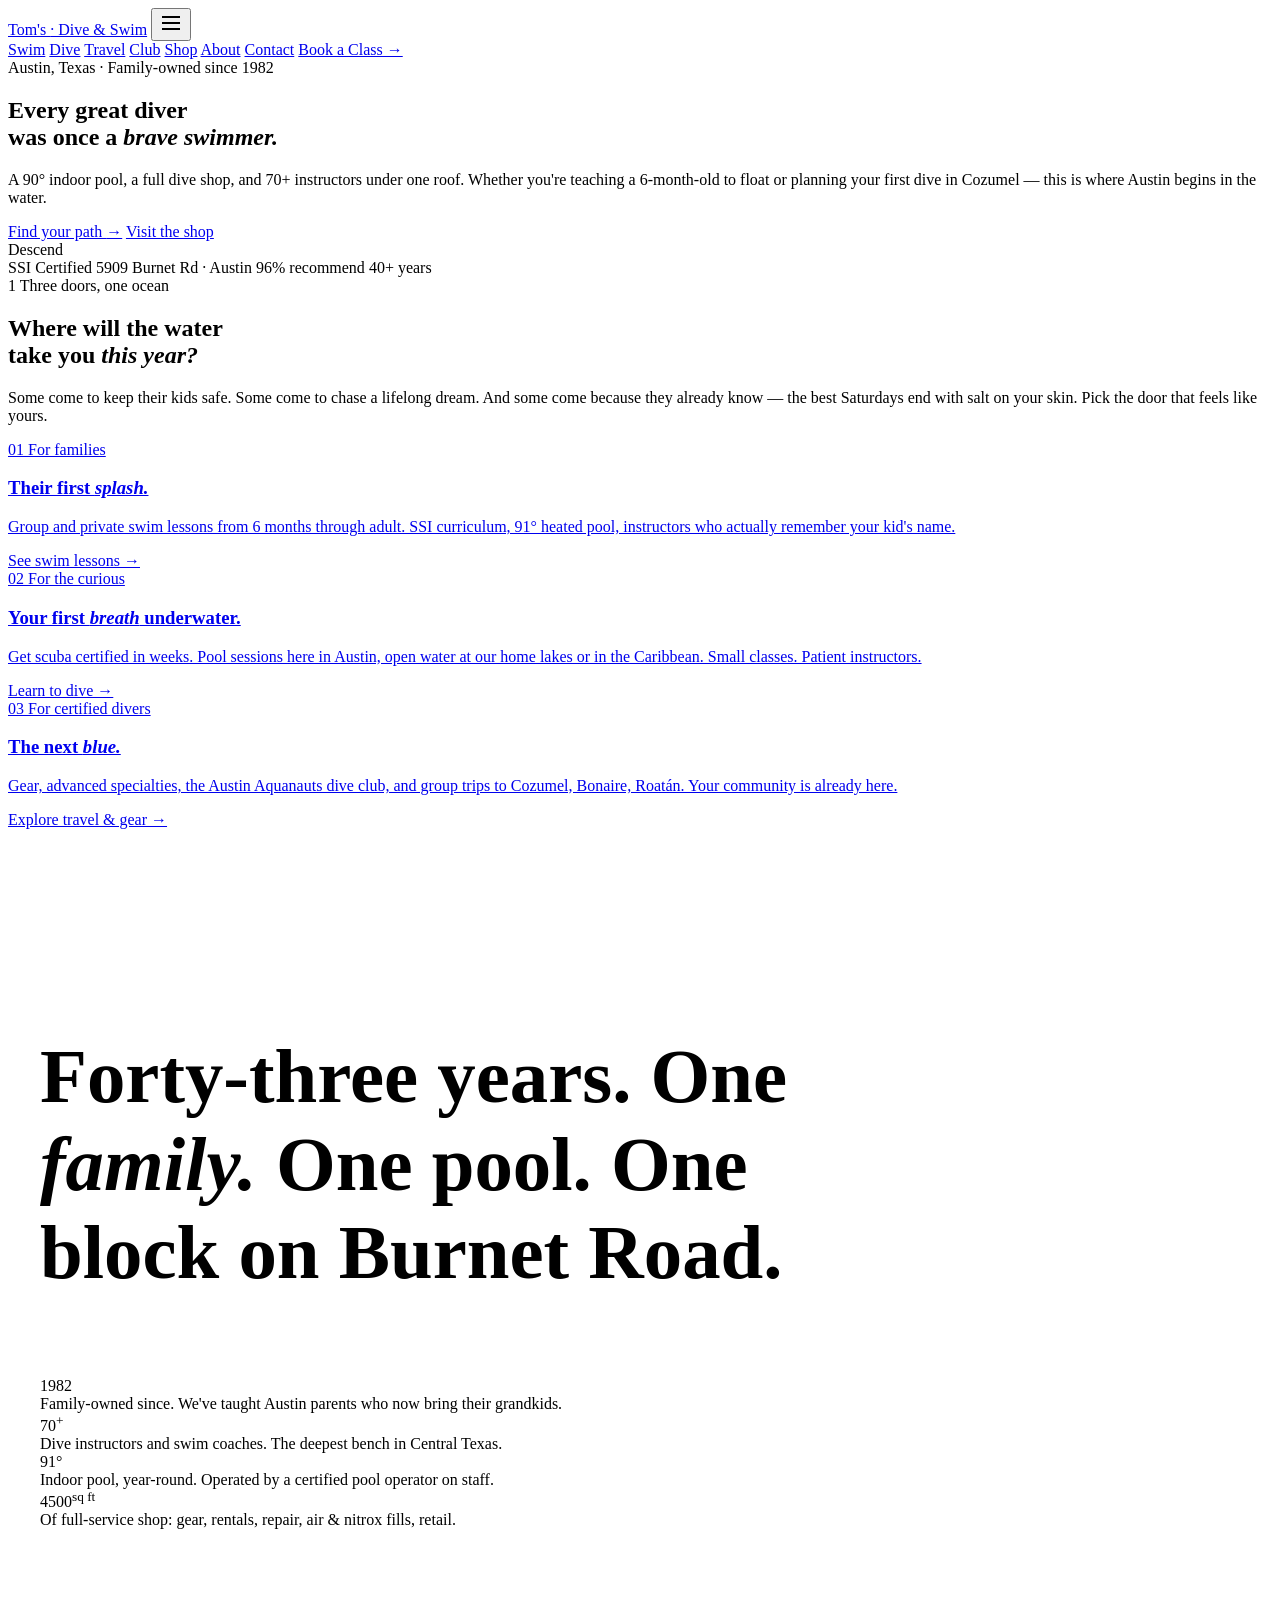
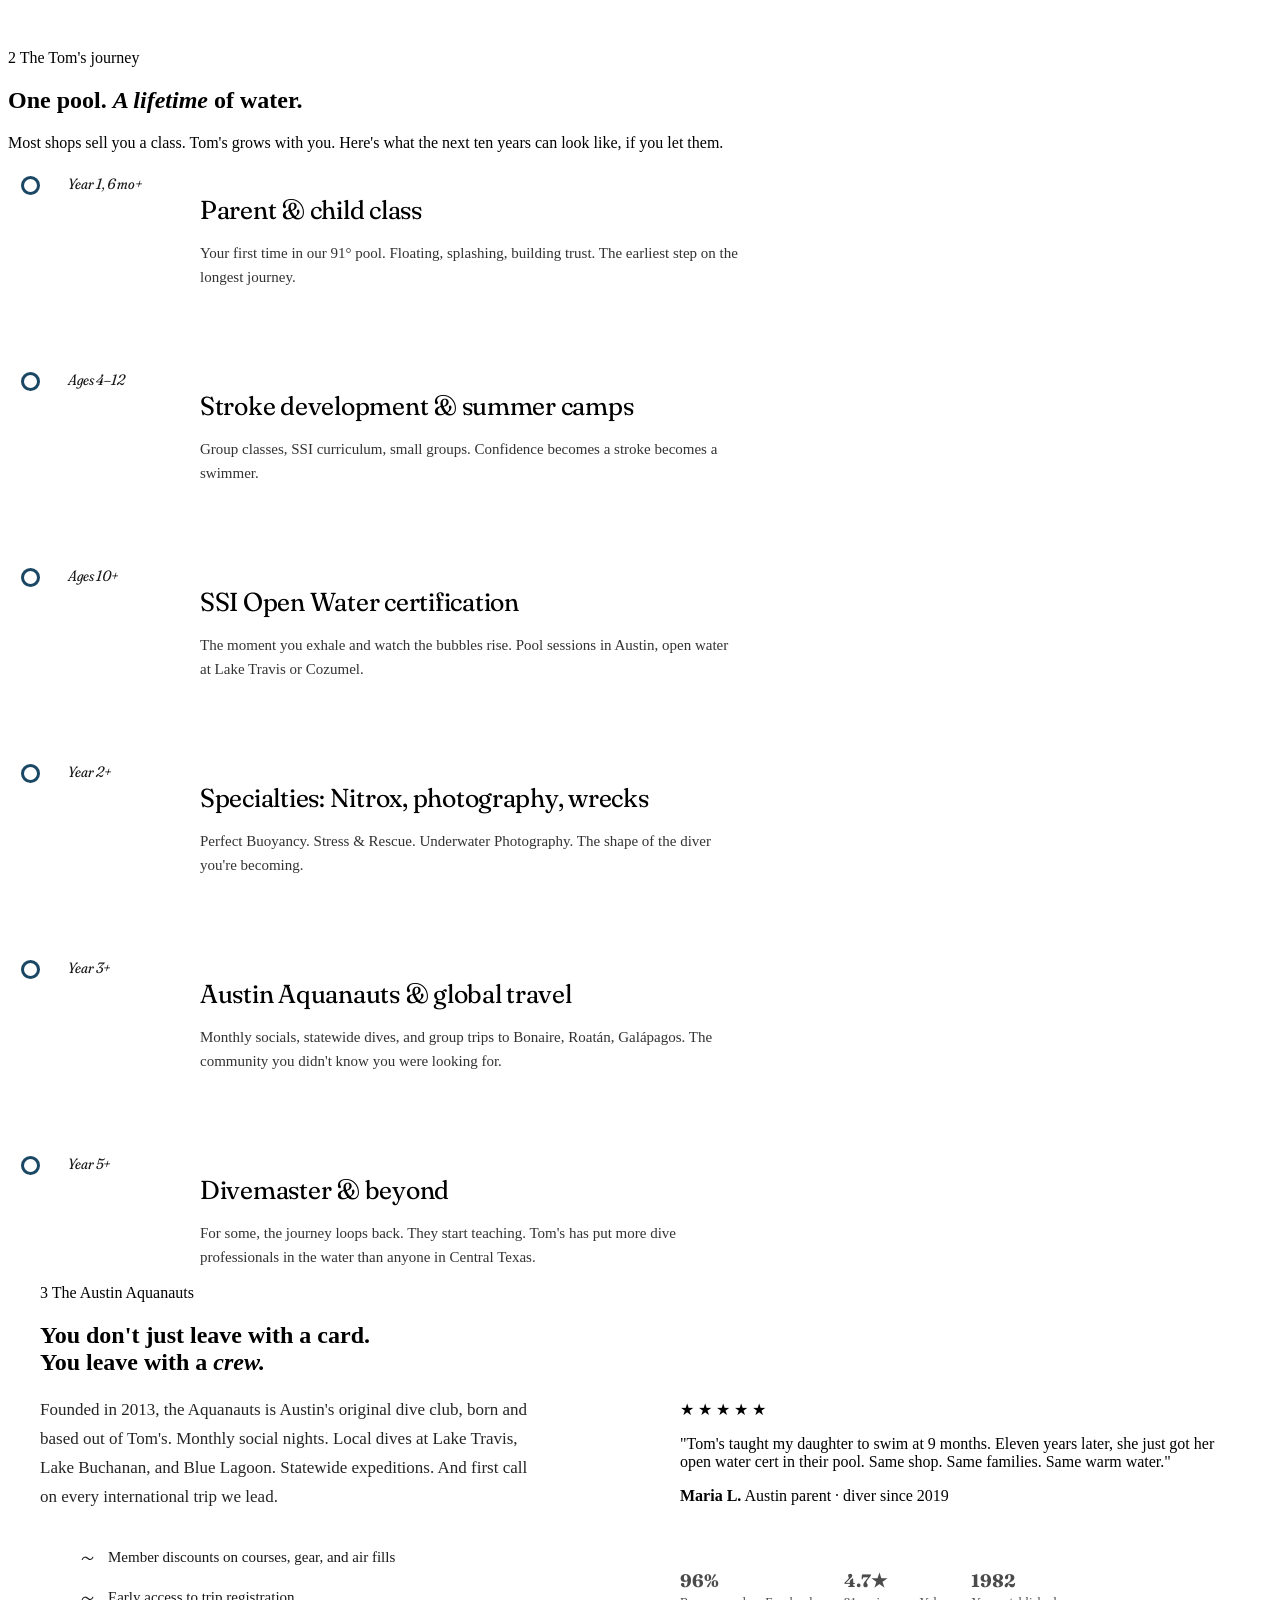
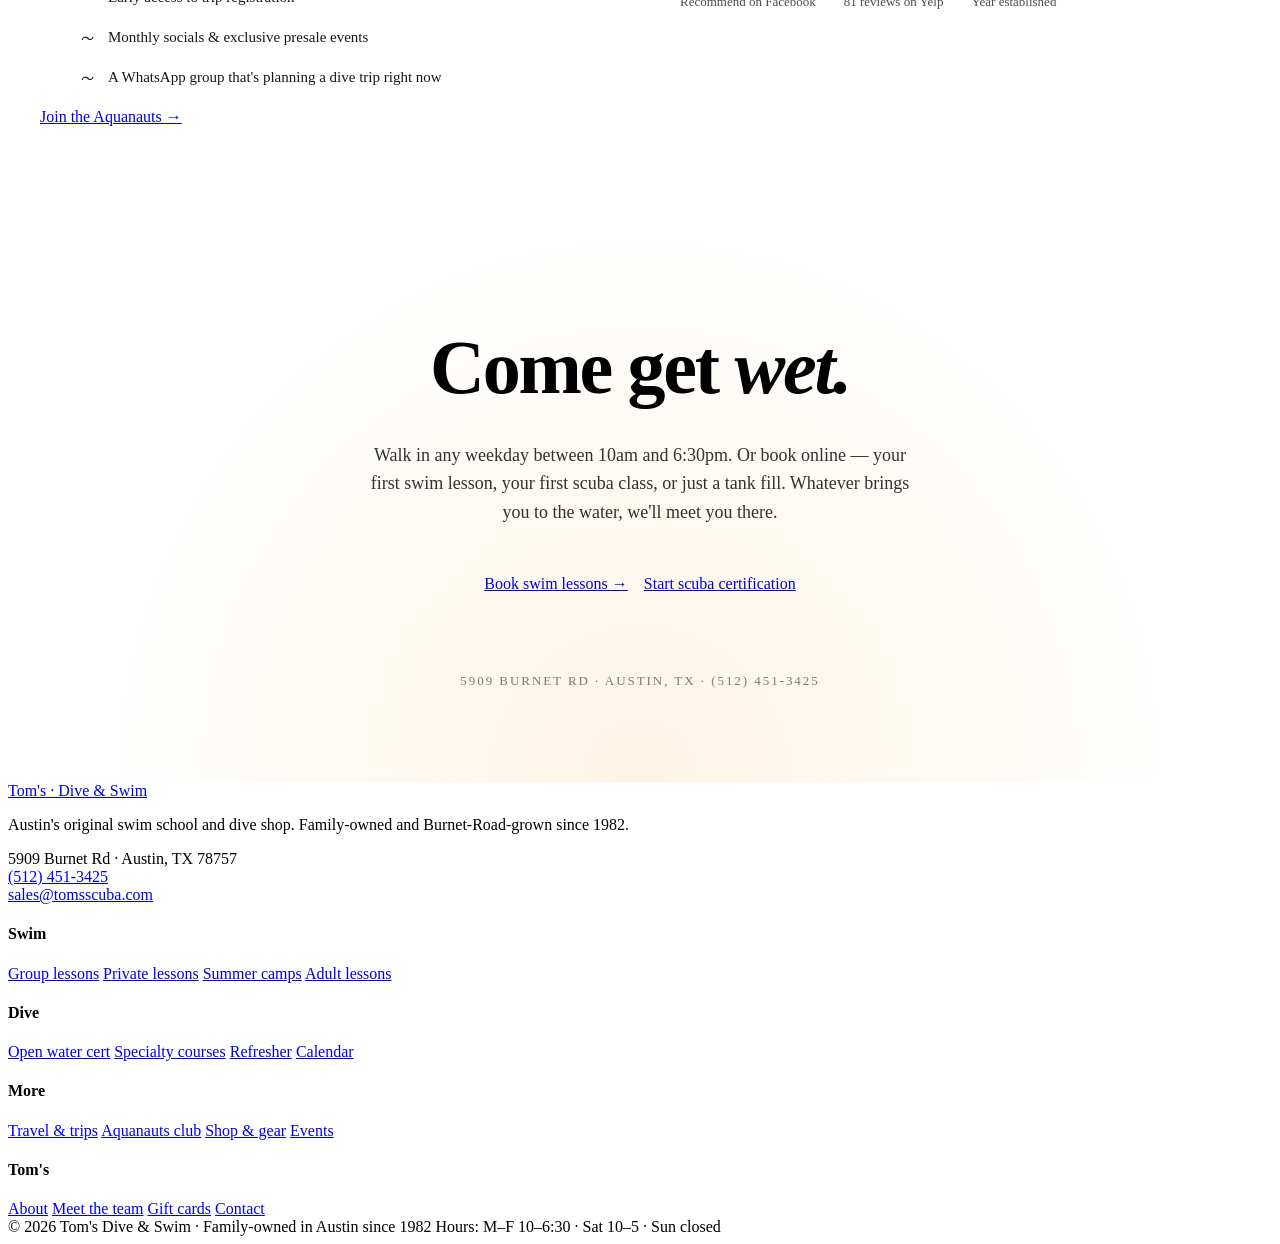
==== index.html @ 59a6f1ca "Core pages: home, swim, dive, travel, club — commerce CTAs wired to shop.tomsscuba.com" ====
<!DOCTYPE html>
<html lang="en">
<head>
<meta charset="UTF-8" />
<meta name="viewport" content="width=device-width, initial-scale=1.0" />
<title>Tom's Dive & Swim — Austin's Water People Since 1982</title>
<meta name="description" content="Austin's family-owned swim school and dive shop since 1982. Swim lessons from 6 months to adult, SSI scuba certification, dive trips, and the Austin Aquanauts dive club.">
<link rel="preconnect" href="https://fonts.googleapis.com">
<link rel="preconnect" href="https://fonts.gstatic.com" crossorigin>
<link href="https://fonts.googleapis.com/css2?family=Fraunces:opsz,wght,SOFT@9..144,300..900,0..100&family=Manrope:wght@300;400;500;600;700&display=swap" rel="stylesheet">
<link rel="stylesheet" href="assets/css/styles.css">
<style>
  .heritage-light {
    background: linear-gradient(180deg, var(--paper) 0%, #1a4763 100%);
    padding: 140px 32px 120px;
    position: relative; overflow: hidden;
  }
  .heritage-light h2 {
    font-size: clamp(40px, 6vw, 78px);
    color: var(--ink);
    margin-bottom: 80px;
    max-width: 900px;
  }
  .heritage-light h2 em { color: var(--coral); }
  .heritage-light .stat-num { color: var(--ink); }
  .heritage-light .stat-label { color: var(--ink); }

  .depth-map { position: relative; padding-left: 60px; }
  @media (max-width: 768px) { .depth-map { padding-left: 40px; } }
  .depth-line {
    position: absolute; left: 20px; top: 8px; bottom: 8px; width: 1px;
    background: linear-gradient(180deg, var(--sun), var(--coral) 50%, var(--reef));
  }
  .depth-line::before, .depth-line::after {
    content: ''; position: absolute; left: -3px; width: 7px; height: 7px;
    border-radius: 50%; background: var(--sand);
  }
  .depth-line::before { top: -4px; } .depth-line::after { bottom: -4px; }

  .depth-marker {
    position: relative; padding-bottom: 60px;
    display: grid; grid-template-columns: 100px 1fr; gap: 32px;
  }
  @media (max-width: 768px) { .depth-marker { grid-template-columns: 1fr; gap: 8px; padding-bottom: 40px; } }
  .depth-marker::before {
    content: ''; position: absolute; left: -47px; top: 8px;
    width: 13px; height: 13px; border-radius: 50%;
    background: var(--sand); border: 3px solid #1a4763;
    box-shadow: 0 0 0 1px var(--sand);
  }
  @media (max-width: 768px) { .depth-marker::before { left: -27px; } }
  .depth-meta {
    font-family: 'Fraunces', serif; font-style: italic;
    font-variation-settings: "opsz" 144, "SOFT" 80;
    font-size: 15px; color: var(--sun); opacity: 0.9; padding-top: 6px;
  }
  .depth-content h3 {
    font-family: 'Fraunces', serif; font-weight: 400;
    font-variation-settings: "opsz" 60, "SOFT" 50;
    font-size: 26px; margin-bottom: 8px; letter-spacing: -0.01em;
  }
  .depth-content p { font-size: 15px; opacity: 0.8; line-height: 1.6; max-width: 540px; }

  .community-inner {
    max-width: 1200px; margin: 0 auto;
    display: grid; grid-template-columns: 1fr 1fr; gap: 80px; align-items: center;
  }
  @media (max-width: 968px) { .community-inner { grid-template-columns: 1fr; gap: 48px; } }
  .community-text p { font-size: 17px; opacity: 0.85; line-height: 1.7; margin-bottom: 20px; max-width: 500px; }
  .community-features {
    list-style: none; margin-top: 32px;
    display: grid; gap: 12px;
  }
  .community-features li {
    display: flex; align-items: center; gap: 14px;
    font-size: 15px; opacity: 0.9;
  }
  .community-features li::before {
    content: '~'; color: var(--sun);
    font-family: 'Fraunces', serif; font-style: italic; font-size: 22px;
  }
  .review-source {
    margin-top: 36px; padding-top: 28px;
    border-top: 1px solid var(--line);
    display: flex; gap: 28px; flex-wrap: wrap;
    font-size: 13px; opacity: 0.7;
  }
  .review-source span strong { display: block; color: var(--sun); font-size: 18px; font-family: 'Fraunces', serif; margin-bottom: 2px; }

  .final-cta {
    background: var(--abyss); color: var(--sand);
    padding: 140px 32px 80px; text-align: center;
    position: relative; overflow: hidden;
  }
  .final-cta::before {
    content: ''; position: absolute; inset: 0;
    background: radial-gradient(ellipse at 50% 100%, rgba(240,179,74,0.15) 0%, transparent 60%);
  }
  .final-cta-inner { position: relative; z-index: 2; max-width: 900px; margin: 0 auto; }
  .final-cta h2 {
    font-size: clamp(40px, 6vw, 76px); line-height: 1.0;
    letter-spacing: -0.03em; margin-bottom: 36px;
  }
  .final-cta h2 em { color: var(--sun); }
  .final-cta-sub { font-size: 18px; opacity: 0.8; margin-bottom: 48px; max-width: 540px; margin-inline: auto; line-height: 1.6; }
  .final-ctas {
    display: flex; gap: 16px; justify-content: center; flex-wrap: wrap;
    margin-bottom: 80px;
  }
</style>
</head>
<body>

<!-- NAV -->
<nav class="site-nav" id="nav">
  <a href="index.html" class="logo">Tom's <span>· Dive & Swim</span></a>
  <button class="menu-toggle" aria-label="Menu">
    <svg width="24" height="24" viewBox="0 0 24 24" fill="none" stroke="currentColor" stroke-width="2"><line x1="3" y1="6" x2="21" y2="6"/><line x1="3" y1="12" x2="21" y2="12"/><line x1="3" y1="18" x2="21" y2="18"/></svg>
  </button>
  <div class="nav-links">
    <a href="swim.html">Swim</a>
    <a href="dive.html">Dive</a>
    <a href="travel.html">Travel</a>
    <a href="club.html">Club</a>
    <a href="shop.html">Shop</a>
    <a href="about.html">About</a>
    <a href="contact.html">Contact</a>
    <a href="swim.html" class="nav-cta">Book a Class →</a>
  </div>
</nav>

<!-- HERO -->
<section class="hero hero-deep with-bubbles">
  <div class="hero-content">
    <div class="hero-eyebrow dash">Austin, Texas · Family-owned since 1982</div>
    <h1 class="hero-title">Every great diver<br>was once a <em>brave swimmer.</em></h1>
    <p class="hero-sub">A 90° indoor pool, a full dive shop, and 70+ instructors under one roof. Whether you're teaching a 6-month-old to float or planning your first dive in Cozumel — this is where Austin begins in the water.</p>
    <div class="hero-ctas">
      <a href="#paths" class="btn btn-primary">Find your path <span class="arrow">→</span></a>
      <a href="shop.html" class="btn btn-ghost">Visit the shop</a>
    </div>
  </div>
  <div class="scroll-cue"><span>Descend</span><div class="line"></div></div>
</section>

<!-- HERITAGE STRIP -->
<div class="heritage-strip">
  <span><span class="dot"></span>SSI Certified</span>
  <span><span class="dot"></span>5909 Burnet Rd · Austin</span>
  <span><span class="dot"></span>96% recommend</span>
  <span><span class="dot"></span>40+ years</span>
</div>

<!-- THREE PATHS -->
<section class="section warm" id="paths">
  <div class="section-head">
    <div>
      <div class="eyebrow coral"><span class="num"><span>1</span></span> Three doors, one ocean</div>
      <h2 class="h2">Where will the water<br>take you <em>this year?</em></h2>
    </div>
    <p>Some come to keep their kids safe. Some come to chase a lifelong dream. And some come because they already know — the best Saturdays end with salt on your skin. Pick the door that feels like yours.</p>
  </div>

  <div class="container">
    <div class="card-grid-3">
      <a href="swim.html" class="path-card path-1">
        <div class="path-bg"></div>
        <div class="path-content">
          <div class="path-tag"><span class="step">01</span> For families</div>
          <div>
            <h3 class="path-title">Their first <em>splash.</em></h3>
            <p class="path-desc">Group and private swim lessons from 6 months through adult. SSI curriculum, 91° heated pool, instructors who actually remember your kid's name.</p>
            <span class="path-cta">See swim lessons →</span>
          </div>
        </div>
      </a>

      <a href="dive.html" class="path-card path-2">
        <div class="path-bg"></div>
        <div class="path-content">
          <div class="path-tag"><span class="step">02</span> For the curious</div>
          <div>
            <h3 class="path-title">Your first <em>breath</em> underwater.</h3>
            <p class="path-desc">Get scuba certified in weeks. Pool sessions here in Austin, open water at our home lakes or in the Caribbean. Small classes. Patient instructors.</p>
            <span class="path-cta">Learn to dive →</span>
          </div>
        </div>
      </a>

      <a href="travel.html" class="path-card path-3">
        <div class="path-bg"></div>
        <div class="path-content">
          <div class="path-tag"><span class="step">03</span> For certified divers</div>
          <div>
            <h3 class="path-title">The next <em>blue.</em></h3>
            <p class="path-desc">Gear, advanced specialties, the Austin Aquanauts dive club, and group trips to Cozumel, Bonaire, Roatán. Your community is already here.</p>
            <span class="path-cta">Explore travel & gear →</span>
          </div>
        </div>
      </a>
    </div>
  </div>
</section>

<!-- HERITAGE -->
<section class="heritage-light">
  <div class="container">
    <h2 class="h2">Forty-three years. One <em>family.</em> One pool. One block on Burnet Road.</h2>
    <div class="stats">
      <div class="stat">
        <div class="stat-num">1982</div>
        <div class="stat-label">Family-owned since. We've taught Austin parents who now bring their grandkids.</div>
      </div>
      <div class="stat">
        <div class="stat-num">70<sup>+</sup></div>
        <div class="stat-label">Dive instructors and swim coaches. The deepest bench in Central Texas.</div>
      </div>
      <div class="stat">
        <div class="stat-num">91°</div>
        <div class="stat-label">Indoor pool, year-round. Operated by a certified pool operator on staff.</div>
      </div>
      <div class="stat">
        <div class="stat-num">4500<sup>sq ft</sup></div>
        <div class="stat-label">Of full-service shop: gear, rentals, repair, air & nitrox fills, retail.</div>
      </div>
    </div>
  </div>
</section>

<!-- THE JOURNEY -->
<section class="section mid">
  <div class="container">
    <div class="section-head-center">
      <div class="eyebrow sun"><span class="num"><span>2</span></span> The Tom's journey</div>
      <h2 class="h2">One pool. <em>A lifetime</em> of water.</h2>
      <p>Most shops sell you a class. Tom's grows with you. Here's what the next ten years can look like, if you let them.</p>
    </div>

    <div class="depth-map">
      <div class="depth-line"></div>
      <div class="depth-marker">
        <div class="depth-meta">Year 1, 6 mo+</div>
        <div class="depth-content">
          <h3>Parent & child class</h3>
          <p>Your first time in our 91° pool. Floating, splashing, building trust. The earliest step on the longest journey.</p>
        </div>
      </div>
      <div class="depth-marker">
        <div class="depth-meta">Ages 4–12</div>
        <div class="depth-content">
          <h3>Stroke development & summer camps</h3>
          <p>Group classes, SSI curriculum, small groups. Confidence becomes a stroke becomes a swimmer.</p>
        </div>
      </div>
      <div class="depth-marker">
        <div class="depth-meta">Ages 10+</div>
        <div class="depth-content">
          <h3>SSI Open Water certification</h3>
          <p>The moment you exhale and watch the bubbles rise. Pool sessions in Austin, open water at Lake Travis or Cozumel.</p>
        </div>
      </div>
      <div class="depth-marker">
        <div class="depth-meta">Year 2+</div>
        <div class="depth-content">
          <h3>Specialties: Nitrox, photography, wrecks</h3>
          <p>Perfect Buoyancy. Stress & Rescue. Underwater Photography. The shape of the diver you're becoming.</p>
        </div>
      </div>
      <div class="depth-marker">
        <div class="depth-meta">Year 3+</div>
        <div class="depth-content">
          <h3>Austin Aquanauts & global travel</h3>
          <p>Monthly socials, statewide dives, and group trips to Bonaire, Roatán, Galápagos. The community you didn't know you were looking for.</p>
        </div>
      </div>
      <div class="depth-marker" style="padding-bottom: 0;">
        <div class="depth-meta">Year 5+</div>
        <div class="depth-content">
          <h3>Divemaster & beyond</h3>
          <p>For some, the journey loops back. They start teaching. Tom's has put more dive professionals in the water than anyone in Central Texas.</p>
        </div>
      </div>
    </div>
  </div>
</section>

<!-- COMMUNITY -->
<section class="section dark">
  <div class="community-inner">
    <div class="community-text">
      <div class="eyebrow coral"><span class="num"><span>3</span></span> The Austin Aquanauts</div>
      <h2 class="h2">You don't just leave with a card.<br>You leave with a <em>crew.</em></h2>
      <p>Founded in 2013, the Aquanauts is Austin's original dive club, born and based out of Tom's. Monthly social nights. Local dives at Lake Travis, Lake Buchanan, and Blue Lagoon. Statewide expeditions. And first call on every international trip we lead.</p>
      <ul class="community-features">
        <li>Member discounts on courses, gear, and air fills</li>
        <li>Early access to trip registration</li>
        <li>Monthly socials & exclusive presale events</li>
        <li>A WhatsApp group that's planning a dive trip right now</li>
      </ul>
      <a href="club.html" class="btn btn-coral mt-5">Join the Aquanauts <span class="arrow">→</span></a>
    </div>

    <div>
      <div class="testimonial">
        <div class="review-stars">★ ★ ★ ★ ★</div>
        <p class="testimonial-quote">"Tom's taught my daughter to swim at 9 months. Eleven years later, she just got her open water cert in their pool. Same shop. Same families. Same warm water."</p>
        <div class="testimonial-attr"><strong>Maria L.</strong> Austin parent · diver since 2019</div>
      </div>
      <div class="review-source">
        <span><strong>96%</strong>Recommend on Facebook</span>
        <span><strong>4.7★</strong>81 reviews on Yelp</span>
        <span><strong>1982</strong>Year established</span>
      </div>
    </div>
  </div>
</section>

<!-- FINAL CTA -->
<section class="final-cta">
  <div class="final-cta-inner">
    <h2>Come get <em>wet.</em></h2>
    <p class="final-cta-sub">Walk in any weekday between 10am and 6:30pm. Or book online — your first swim lesson, your first scuba class, or just a tank fill. Whatever brings you to the water, we'll meet you there.</p>
    <div class="final-ctas">
      <a href="swim.html" class="btn btn-primary">Book swim lessons <span class="arrow">→</span></a>
      <a href="dive.html" class="btn btn-ghost">Start scuba certification</a>
    </div>
    <p style="font-size: 13px; opacity: 0.5; letter-spacing: 0.15em; text-transform: uppercase;">5909 Burnet Rd · Austin, TX · (512) 451-3425</p>
  </div>
</section>

<!-- FOOTER -->
<footer>
  <div class="footer-inner">
    <div class="footer-brand">
      <a href="index.html" class="logo">Tom's <span>· Dive & Swim</span></a>
      <p>Austin's original swim school and dive shop. Family-owned and Burnet-Road-grown since 1982.</p>
      <div class="footer-contact">
        5909 Burnet Rd · Austin, TX 78757<br>
        <a href="tel:5124513425">(512) 451-3425</a><br>
        <a href="mailto:sales@tomsscuba.com">sales@tomsscuba.com</a>
      </div>
    </div>
    <div class="footer-col">
      <h4>Swim</h4>
      <a href="swim.html">Group lessons</a>
      <a href="swim.html">Private lessons</a>
      <a href="swim.html">Summer camps</a>
      <a href="swim.html">Adult lessons</a>
    </div>
    <div class="footer-col">
      <h4>Dive</h4>
      <a href="dive.html">Open water cert</a>
      <a href="dive.html">Specialty courses</a>
      <a href="dive.html">Refresher</a>
      <a href="dive.html">Calendar</a>
    </div>
    <div class="footer-col">
      <h4>More</h4>
      <a href="travel.html">Travel & trips</a>
      <a href="club.html">Aquanauts club</a>
      <a href="shop.html">Shop & gear</a>
      <a href="events.html">Events</a>
    </div>
    <div class="footer-col">
      <h4>Tom's</h4>
      <a href="about.html">About</a>
      <a href="about.html#team">Meet the team</a>
      <a href="gift-cards.html">Gift cards</a>
      <a href="contact.html">Contact</a>
    </div>
  </div>
  <div class="footer-bottom">
    <span>© 2026 Tom's Dive & Swim · Family-owned in Austin since 1982</span>
    <span>Hours: M–F 10–6:30 · Sat 10–5 · Sun closed</span>
  </div>
</footer>

<script src="assets/js/main.js"></script>
</body>
</html>
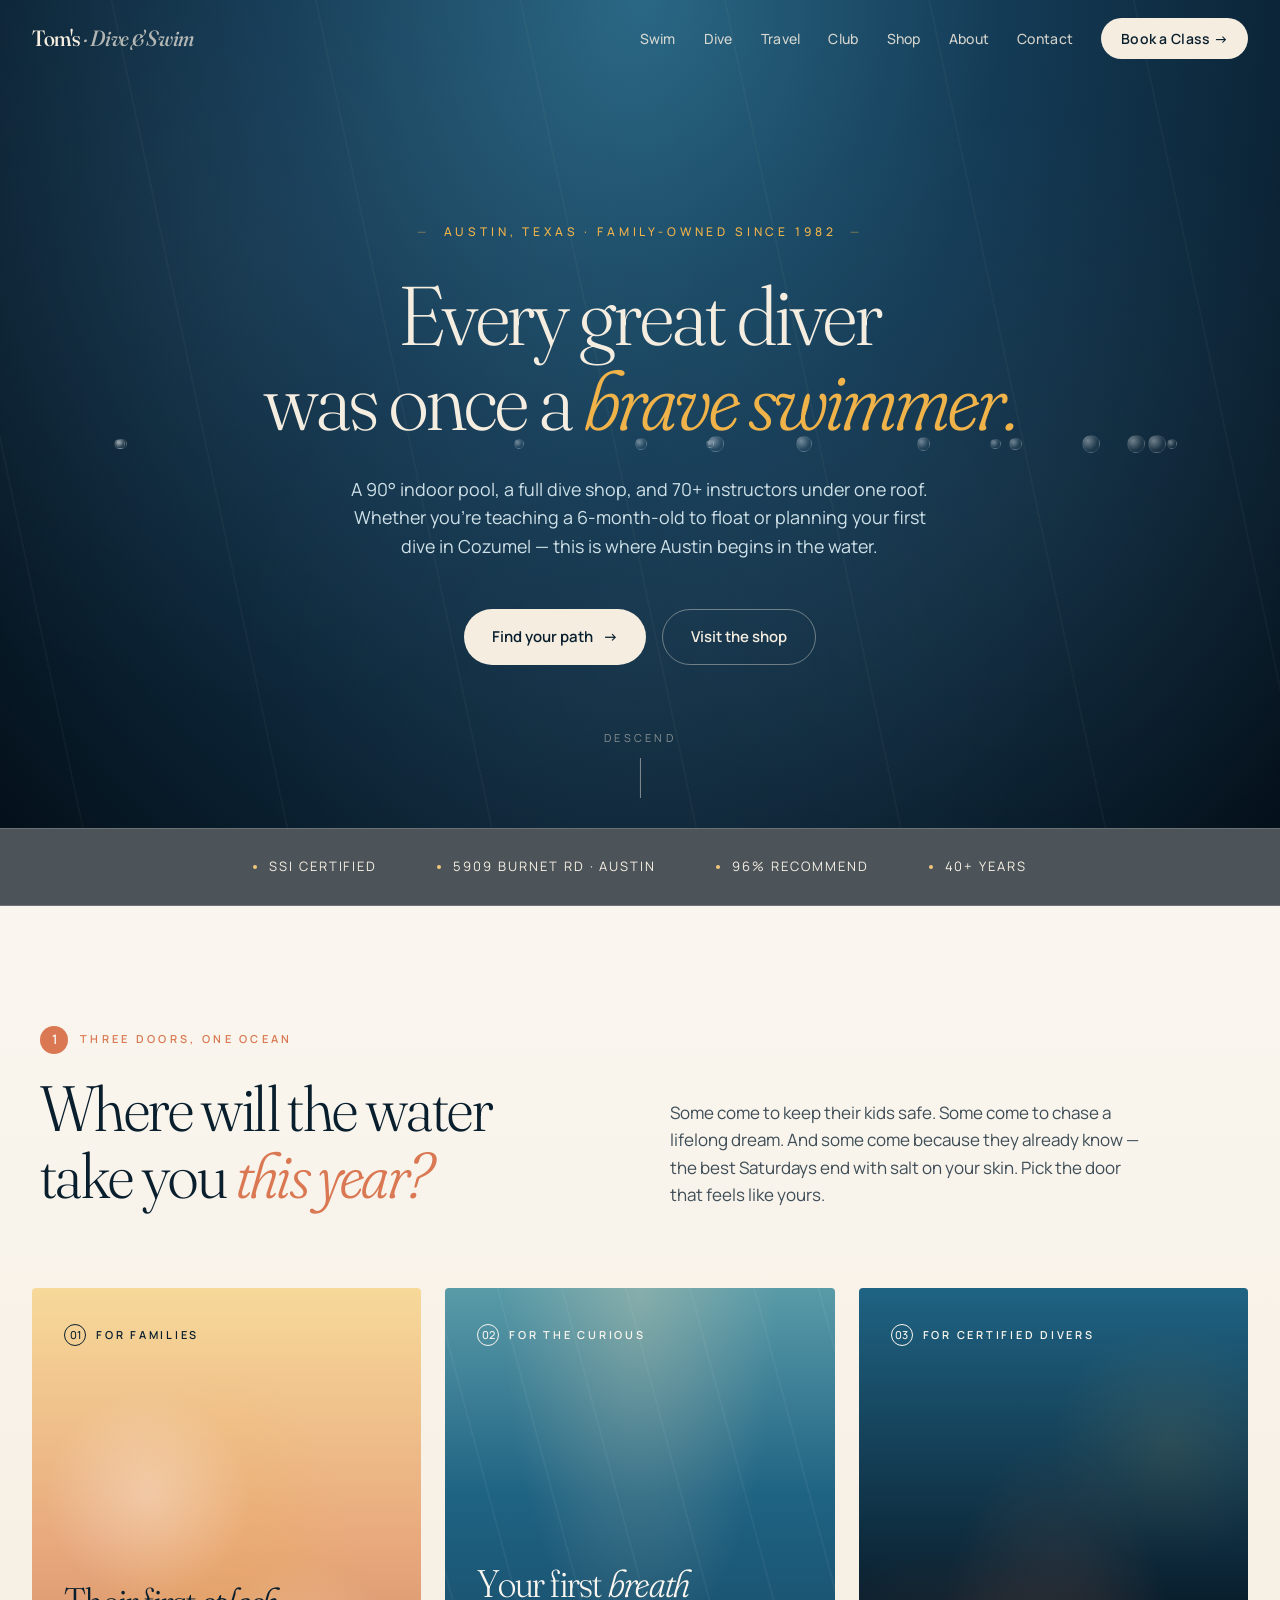
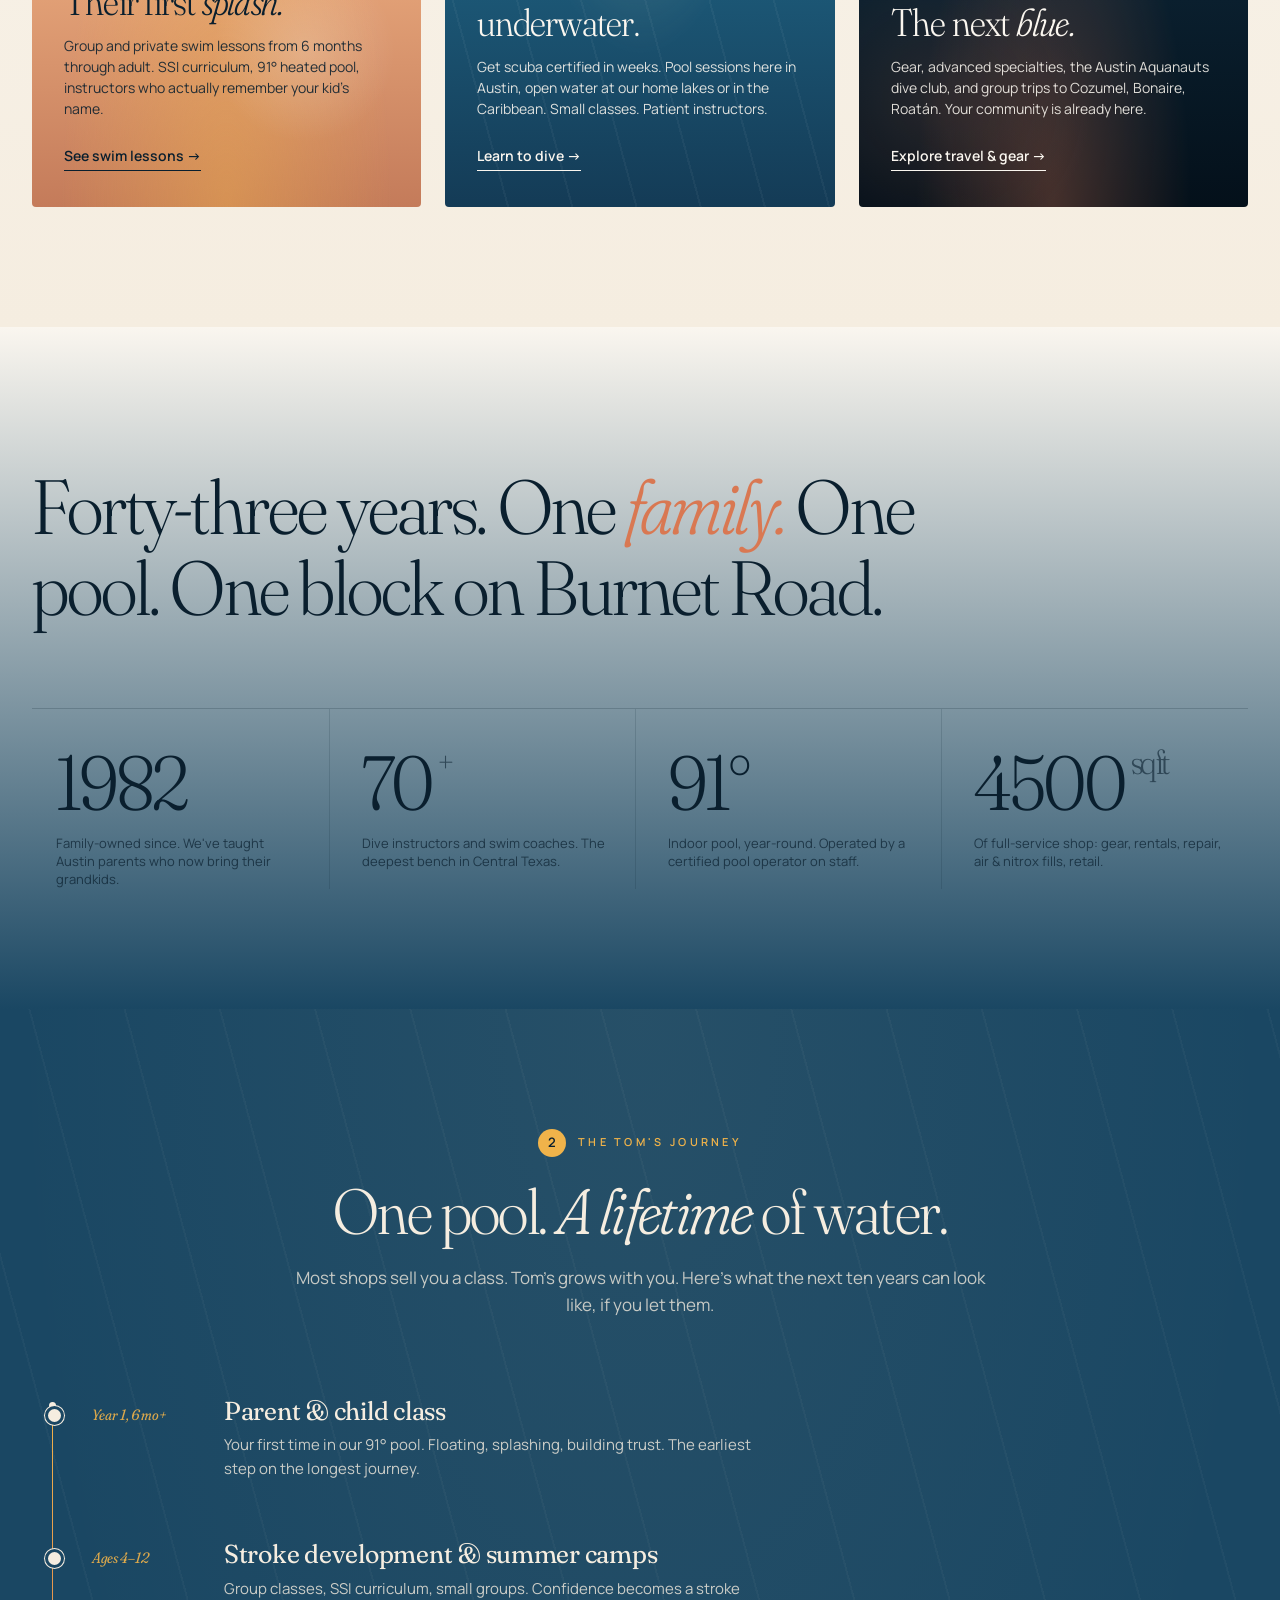
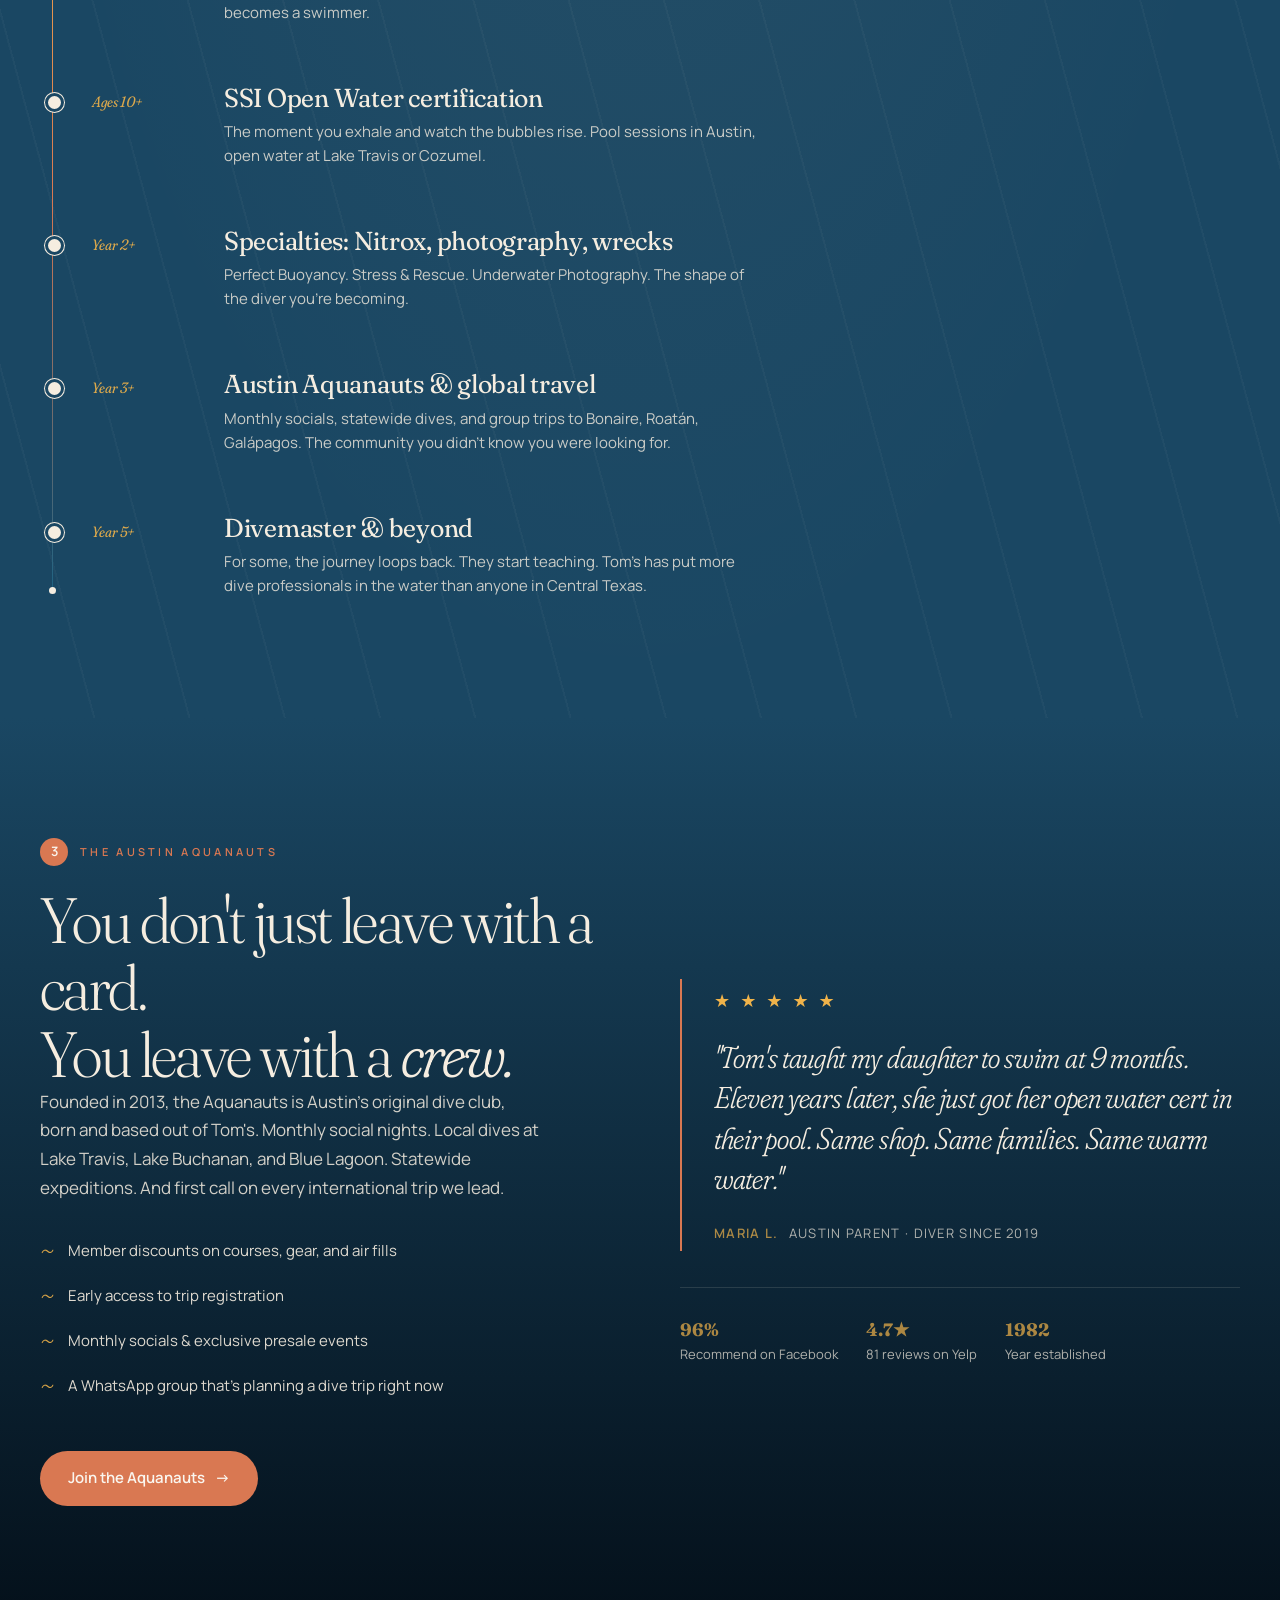
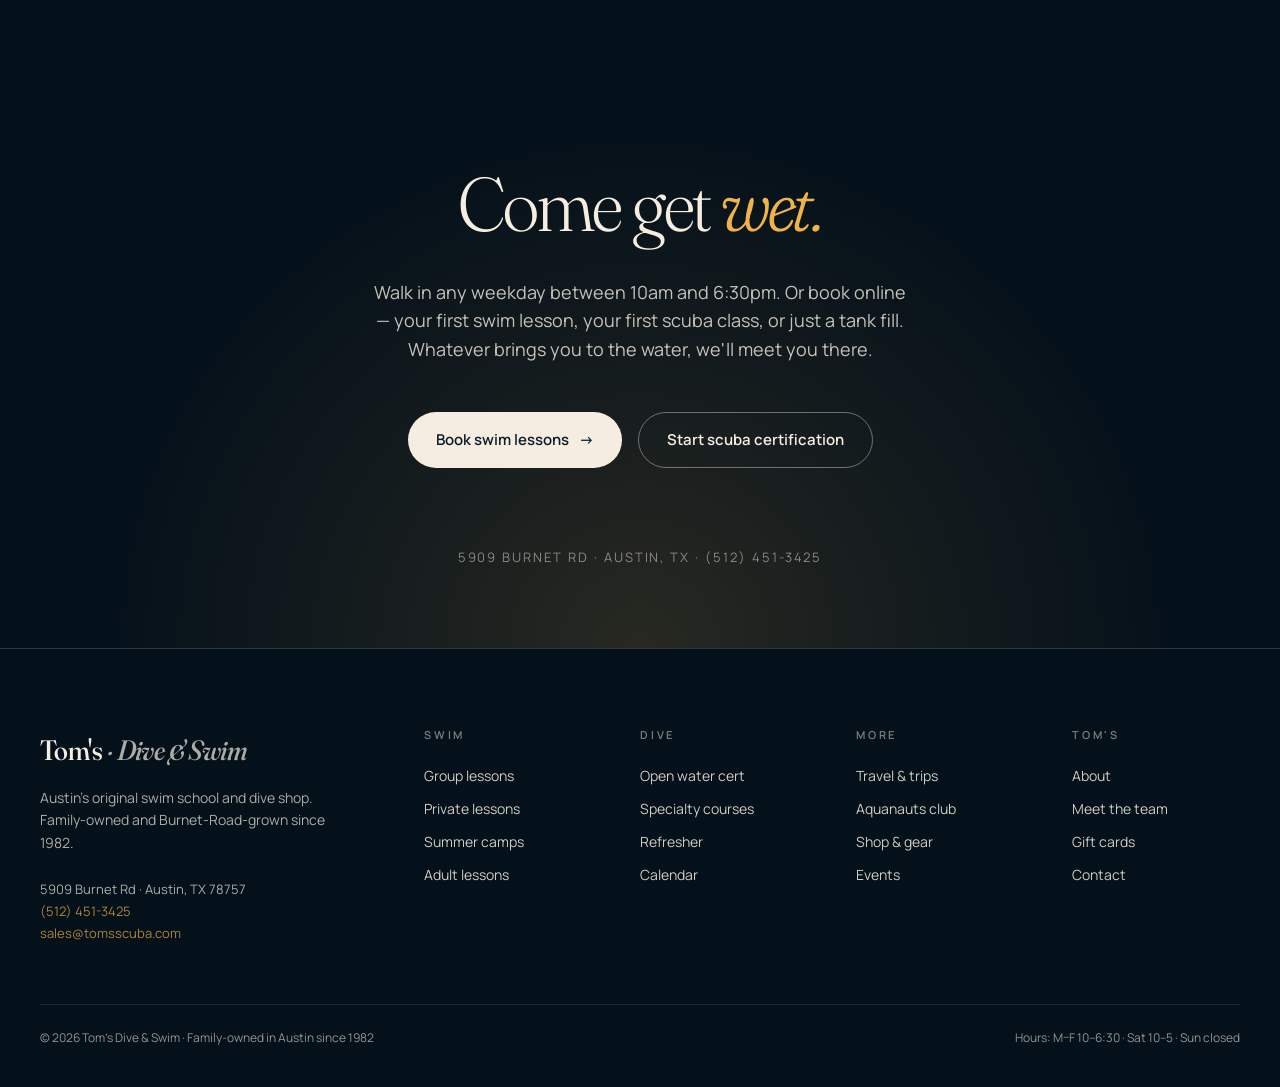
==== commit cf8ad1e0: "SEO/AEO: JSON-LD (LocalBusiness, FAQPage, Course list, breadcrumbs), canonical + Open Graph tags, ro" ====
--- a/index.html
+++ b/index.html
@@ -5,6 +5,15 @@
 <meta name="viewport" content="width=device-width, initial-scale=1.0" />
 <title>Tom's Dive & Swim — Austin's Water People Since 1982</title>
 <meta name="description" content="Austin's family-owned swim school and dive shop since 1982. Swim lessons from 6 months to adult, SSI scuba certification, dive trips, and the Austin Aquanauts dive club.">
+<link rel="canonical" href="https://tomsscuba.com/">
+<meta property="og:type" content="website">
+<meta property="og:site_name" content="Tom's Dive &amp; Swim">
+<meta property="og:title" content="Tom's Dive & Swim — Austin's Water People Since 1982">
+<meta property="og:description" content="Austin's family-owned swim school and dive shop since 1982. Swim lessons from 6 months to adult, SSI scuba certification, dive trips, and the Austin Aquanauts dive club.">
+<meta property="og:url" content="https://tomsscuba.com/">
+<meta property="og:locale" content="en_US">
+<meta name="twitter:card" content="summary">
+<meta name="theme-color" content="#04101a">
 <link rel="preconnect" href="https://fonts.googleapis.com">
 <link rel="preconnect" href="https://fonts.gstatic.com" crossorigin>
 <link href="https://fonts.googleapis.com/css2?family=Fraunces:opsz,wght,SOFT@9..144,300..900,0..100&family=Manrope:wght@300;400;500;600;700&display=swap" rel="stylesheet">
@@ -108,6 +117,52 @@
     margin-bottom: 80px;
   }
 </style>
+<script type="application/ld+json">
+{
+ "@context": "https://schema.org",
+ "@type": [
+  "LocalBusiness",
+  "SportsActivityLocation"
+ ],
+ "@id": "https://tomsscuba.com/#business",
+ "name": "Tom's Dive & Swim",
+ "description": "Austin's family-owned swim school and scuba dive shop since 1982. Swim lessons from 6 months to adult, SSI scuba certification, dive travel, gear, rentals, repair, and air & nitrox fills.",
+ "url": "https://tomsscuba.com/",
+ "telephone": "+1-512-451-3425",
+ "email": "sales@tomsscuba.com",
+ "foundingDate": "1982",
+ "address": {
+  "@type": "PostalAddress",
+  "streetAddress": "5909 Burnet Rd",
+  "addressLocality": "Austin",
+  "addressRegion": "TX",
+  "postalCode": "78757",
+  "addressCountry": "US"
+ },
+ "openingHoursSpecification": [
+  {
+   "@type": "OpeningHoursSpecification",
+   "dayOfWeek": [
+    "Monday",
+    "Tuesday",
+    "Wednesday",
+    "Thursday",
+    "Friday"
+   ],
+   "opens": "10:00",
+   "closes": "18:30"
+  },
+  {
+   "@type": "OpeningHoursSpecification",
+   "dayOfWeek": "Saturday",
+   "opens": "10:00",
+   "closes": "17:00"
+  }
+ ],
+ "priceRange": "$$",
+ "hasMap": "https://maps.google.com/?q=5909+Burnet+Rd+Austin+TX+78757"
+}
+</script>
 </head>
 <body>
 
--- a/assets/css/styles.css
+++ b/assets/css/styles.css
@@ -0,0 +1,700 @@
+/* ============================================================
+   TOM'S DIVE & SWIM — DESIGN SYSTEM
+   Editorial-cinematic ocean. Family-owned in Austin since 1982.
+   ============================================================ */
+
+:root {
+  /* Ocean palette */
+  --abyss:   #04101a;
+  --ink:     #0a1f2e;
+  --tide:    #143b56;
+  --reef:    #1f6383;
+  --shallow: #5a9ba8;
+  --sky:     #cfe1e8;
+
+  /* Warm palette */
+  --sand:    #f5ede0;
+  --paper:   #faf6ef;
+  --coral:   #d97852;
+  --coral-d: #b85a3a;
+  --sun:     #f0b34a;
+
+  /* Lines */
+  --line:    rgba(245, 237, 224, 0.18);
+  --line-d:  rgba(10, 31, 46, 0.12);
+}
+
+* { box-sizing: border-box; margin: 0; padding: 0; }
+html { scroll-behavior: smooth; -webkit-font-smoothing: antialiased; }
+body {
+  font-family: 'Manrope', system-ui, sans-serif;
+  background: var(--paper);
+  color: var(--ink);
+  overflow-x: hidden;
+  font-weight: 400;
+  line-height: 1.5;
+}
+img { max-width: 100%; display: block; }
+a { color: inherit; }
+
+/* ============ NAV ============ */
+nav.site-nav {
+  position: fixed; top: 0; left: 0; right: 0; z-index: 100;
+  padding: 18px 32px;
+  display: flex; justify-content: space-between; align-items: center;
+  background: rgba(4, 16, 26, 0);
+  transition: background 0.4s ease, padding 0.3s ease;
+}
+nav.site-nav.scrolled {
+  background: rgba(4, 16, 26, 0.94);
+  backdrop-filter: blur(12px);
+  padding: 12px 32px;
+}
+nav.site-nav.solid {
+  background: rgba(4, 16, 26, 0.94);
+  backdrop-filter: blur(12px);
+}
+.logo {
+  font-family: 'Fraunces', serif;
+  font-weight: 500;
+  font-variation-settings: "opsz" 144, "SOFT" 30;
+  font-size: 22px;
+  letter-spacing: -0.02em;
+  color: var(--sand);
+  text-decoration: none;
+}
+.logo span { font-style: italic; opacity: 0.7; }
+.nav-links {
+  display: flex; gap: 28px; align-items: center;
+  font-size: 14px; font-weight: 500;
+  letter-spacing: 0.02em;
+}
+.nav-links a {
+  color: var(--sand); text-decoration: none;
+  opacity: 0.85; transition: opacity 0.2s;
+}
+.nav-links a:hover { opacity: 1; }
+.nav-links a.active { opacity: 1; color: var(--sun); }
+.nav-cta {
+  background: var(--sand); color: var(--ink) !important;
+  padding: 10px 20px; border-radius: 999px;
+  opacity: 1 !important; font-weight: 600;
+}
+.menu-toggle {
+  display: none;
+  background: none; border: none; cursor: pointer;
+  color: var(--sand); padding: 8px;
+}
+.menu-toggle svg { display: block; }
+
+@media (max-width: 860px) {
+  nav.site-nav { padding: 14px 20px; }
+  .nav-links { display: none; }
+  .menu-toggle { display: block; }
+  .nav-links.open {
+    display: flex; flex-direction: column;
+    position: absolute; top: 100%; left: 0; right: 0;
+    background: rgba(4, 16, 26, 0.98);
+    backdrop-filter: blur(12px);
+    padding: 24px;
+    gap: 18px;
+    align-items: flex-start;
+  }
+  .nav-links.open a { font-size: 16px; }
+}
+
+/* ============ BUTTONS ============ */
+.btn {
+  display: inline-flex; align-items: center; gap: 10px;
+  padding: 16px 28px;
+  font-family: 'Manrope', sans-serif;
+  font-weight: 600; font-size: 15px;
+  border: none; border-radius: 999px;
+  cursor: pointer; text-decoration: none;
+  transition: transform 0.2s, box-shadow 0.2s;
+}
+.btn:hover { transform: translateY(-2px); }
+.btn-primary { background: var(--sand); color: var(--ink); }
+.btn-primary:hover { box-shadow: 0 12px 30px rgba(245, 237, 224, 0.25); }
+.btn-coral { background: var(--coral); color: var(--paper); }
+.btn-coral:hover { box-shadow: 0 12px 30px rgba(217,120,82,0.35); background: var(--coral-d); }
+.btn-ghost {
+  background: transparent; color: var(--sand);
+  border: 1px solid rgba(245,237,224,0.4);
+}
+.btn-ghost:hover { background: rgba(245,237,224,0.1); }
+.btn-ghost-dark {
+  background: transparent; color: var(--ink);
+  border: 1px solid rgba(10,31,46,0.3);
+}
+.btn-ghost-dark:hover { background: rgba(10,31,46,0.05); }
+.btn .arrow { transition: transform 0.2s; }
+.btn:hover .arrow { transform: translateX(4px); }
+
+/* ============ TYPOGRAPHY ============ */
+.eyebrow {
+  font-size: 11px; letter-spacing: 0.3em; text-transform: uppercase;
+  font-weight: 600;
+  display: inline-flex; align-items: center; gap: 12px;
+  margin-bottom: 20px;
+}
+.eyebrow.coral { color: var(--coral); }
+.eyebrow.sun { color: var(--sun); }
+.eyebrow .num {
+  width: 28px; height: 28px; border-radius: 50%;
+  background: currentColor;
+  display: inline-flex; align-items: center; justify-content: center;
+  font-size: 13px; letter-spacing: 0;
+}
+.eyebrow .num span { color: var(--paper); }
+.eyebrow.sun .num span { color: var(--ink); }
+
+h1, h2, h3, h4 {
+  font-family: 'Fraunces', serif;
+  font-weight: 300;
+  font-variation-settings: "opsz" 144, "SOFT" 40;
+  letter-spacing: -0.025em;
+  line-height: 1.05;
+}
+h1 em, h2 em, h3 em {
+  font-style: italic;
+  font-variation-settings: "opsz" 144, "SOFT" 90;
+  font-weight: 300;
+}
+
+.display { font-size: clamp(40px, 6.5vw, 88px); line-height: 1.02; }
+.h2 { font-size: clamp(36px, 5vw, 64px); }
+.h3 { font-size: clamp(26px, 3vw, 36px); }
+.lead { font-size: clamp(15px, 1.4vw, 18px); line-height: 1.6; }
+
+/* ============ HEROES ============ */
+.hero {
+  position: relative;
+  min-height: 92vh;
+  color: var(--sand);
+  display: flex; align-items: center; justify-content: center;
+  overflow: hidden;
+  padding: 140px 32px 80px;
+}
+.hero.short { min-height: 60vh; }
+.hero-deep {
+  background:
+    radial-gradient(ellipse at top, #2a6885 0%, #143b56 40%, #04101a 100%),
+    var(--abyss);
+}
+.hero-warm {
+  background:
+    radial-gradient(ellipse at bottom, rgba(240,179,74,0.35) 0%, transparent 60%),
+    linear-gradient(180deg, #5a9ba8 0%, #1f6383 60%, #143b56 100%);
+}
+.hero-coral {
+  background:
+    radial-gradient(ellipse at 80% 30%, rgba(240,179,74,0.3) 0%, transparent 50%),
+    linear-gradient(180deg, #c47b5a 0%, #d97852 50%, #1f6383 100%);
+}
+.hero-pool {
+  background:
+    radial-gradient(ellipse at 50% 0%, rgba(240,220,180,0.3) 0%, transparent 50%),
+    linear-gradient(180deg, #f7d99a 0%, #e8a87c 40%, #5a9ba8 100%);
+  color: var(--ink);
+}
+.hero-pool .hero-eyebrow, .hero-pool h1 em { color: var(--coral-d); }
+.hero-pool .hero-sub { color: var(--ink); opacity: 0.85; }
+
+/* Caustic light + sun rays */
+.hero::before {
+  content: '';
+  position: absolute; inset: 0;
+  background:
+    repeating-linear-gradient(78deg, transparent 0px, transparent 80px,
+      rgba(240, 220, 180, 0.025) 80px, rgba(240, 220, 180, 0.04) 82px,
+      transparent 82px, transparent 200px);
+  pointer-events: none;
+}
+.hero::after {
+  content: '';
+  position: absolute; inset: 0;
+  background-image:
+    radial-gradient(circle at 20% 30%, rgba(255,255,255,0.04) 0%, transparent 40%),
+    radial-gradient(circle at 80% 60%, rgba(255,255,255,0.03) 0%, transparent 35%),
+    radial-gradient(circle at 50% 80%, rgba(255,255,255,0.04) 0%, transparent 45%);
+  pointer-events: none;
+}
+
+.bubble {
+  position: absolute;
+  border-radius: 50%;
+  background: radial-gradient(circle at 30% 30%, rgba(255,255,255,0.4), rgba(255,255,255,0.05) 60%, transparent);
+  border: 1px solid rgba(255,255,255,0.1);
+  animation: float linear infinite;
+  pointer-events: none;
+  z-index: 1;
+}
+@keyframes float {
+  0% { transform: translateY(110vh) translateX(0); opacity: 0; }
+  10% { opacity: 0.6; }
+  90% { opacity: 0.6; }
+  100% { transform: translateY(-10vh) translateX(20px); opacity: 0; }
+}
+
+.hero-content {
+  position: relative; z-index: 2;
+  max-width: 1100px;
+  text-align: center;
+}
+.hero-content.left { text-align: left; }
+.hero-eyebrow {
+  font-size: 12px; letter-spacing: 0.32em; text-transform: uppercase;
+  color: var(--sun); margin-bottom: 32px;
+  font-weight: 500;
+  opacity: 0;
+  animation: fadeUp 1s ease 0.2s forwards;
+}
+.hero-eyebrow.dash::before, .hero-eyebrow.dash::after {
+  content: '—'; opacity: 0.5; margin: 0 14px;
+}
+h1.hero-title {
+  font-size: clamp(40px, 6.5vw, 88px);
+  line-height: 1.02;
+  margin-bottom: 32px;
+  opacity: 0;
+  animation: fadeUp 1.2s ease 0.4s forwards;
+}
+h1.hero-title em { color: var(--sun); }
+.hero-pool h1.hero-title em { color: var(--coral-d); }
+.hero-sub {
+  font-size: clamp(15px, 1.4vw, 18px);
+  max-width: 580px;
+  margin: 0 auto 48px;
+  color: var(--sky);
+  opacity: 0;
+  animation: fadeUp 1.2s ease 0.7s forwards;
+  line-height: 1.6;
+}
+.hero-content.left .hero-sub { margin-left: 0; }
+.hero-ctas {
+  display: flex; gap: 16px; justify-content: center; flex-wrap: wrap;
+  opacity: 0;
+  animation: fadeUp 1.2s ease 0.9s forwards;
+}
+.hero-content.left .hero-ctas { justify-content: flex-start; }
+
+@keyframes fadeUp {
+  from { opacity: 0; transform: translateY(20px); }
+  to { opacity: 1; transform: translateY(0); }
+}
+
+.scroll-cue {
+  position: absolute; bottom: 30px; left: 50%;
+  transform: translateX(-50%);
+  color: var(--sand); opacity: 0.5;
+  font-size: 11px; letter-spacing: 0.3em; text-transform: uppercase;
+  z-index: 2;
+  display: flex; flex-direction: column; align-items: center; gap: 12px;
+}
+.scroll-cue .line {
+  width: 1px; height: 40px; background: var(--sand);
+  animation: scrollLine 2s ease-in-out infinite;
+}
+@keyframes scrollLine {
+  0%, 100% { transform: scaleY(0.3); transform-origin: top; }
+  50% { transform: scaleY(1); transform-origin: top; }
+}
+
+/* ============ HERITAGE STRIP ============ */
+.heritage-strip {
+  background: var(--abyss);
+  color: var(--sand);
+  padding: 28px 32px;
+  display: flex; justify-content: center; gap: 60px;
+  flex-wrap: wrap;
+  border-top: 1px solid var(--line);
+  border-bottom: 1px solid var(--line);
+  font-size: 13px; letter-spacing: 0.15em; text-transform: uppercase;
+  opacity: 0.7;
+}
+.heritage-strip span { display: flex; align-items: center; gap: 12px; }
+.heritage-strip .dot {
+  width: 4px; height: 4px; border-radius: 50%; background: var(--sun);
+}
+@media (max-width: 768px) {
+  .heritage-strip { gap: 24px; font-size: 11px; padding: 20px; }
+}
+
+/* ============ SECTIONS ============ */
+.section {
+  padding: 120px 32px;
+}
+.section.tight { padding: 80px 32px; }
+.section.dark {
+  background: linear-gradient(180deg, #1a4763 0%, var(--abyss) 100%);
+  color: var(--sand);
+}
+.section.deep {
+  background: var(--abyss);
+  color: var(--sand);
+}
+.section.mid {
+  background: #1a4763;
+  color: var(--sand);
+  position: relative;
+  overflow: hidden;
+}
+.section.mid::before {
+  content: '';
+  position: absolute; inset: 0;
+  background:
+    repeating-linear-gradient(75deg, transparent 0, transparent 90px,
+      rgba(245,237,224,0.025) 90px, rgba(245,237,224,0.04) 92px),
+    radial-gradient(ellipse at 50% 0%, rgba(240,220,180,0.06) 0%, transparent 70%);
+  pointer-events: none;
+}
+.section.mid > * { position: relative; z-index: 1; }
+
+.section.warm {
+  background: linear-gradient(180deg, var(--paper) 0%, var(--sand) 100%);
+}
+.container {
+  max-width: 1300px; margin: 0 auto;
+}
+.container-narrow { max-width: 900px; margin: 0 auto; }
+
+.section-head {
+  max-width: 1200px; margin: 0 auto 80px;
+  display: grid; grid-template-columns: 1fr 1fr; gap: 60px; align-items: end;
+}
+@media (max-width: 768px) {
+  .section-head { grid-template-columns: 1fr; gap: 24px; margin-bottom: 48px; }
+}
+.section-head h2 em { color: var(--coral); }
+.section.dark .section-head h2 em,
+.section.mid .section-head h2 em,
+.section.deep .section-head h2 em { color: var(--sun); }
+.section-head p {
+  font-size: 17px; opacity: 0.78; line-height: 1.6; max-width: 480px;
+}
+
+.section-head-center {
+  text-align: center; margin-bottom: 80px;
+  max-width: 720px; margin-left: auto; margin-right: auto;
+}
+.section-head-center .eyebrow { justify-content: center; display: inline-flex; }
+.section-head-center h2 { margin-bottom: 20px; }
+.section-head-center p {
+  font-size: 17px; opacity: 0.78; line-height: 1.6;
+}
+
+/* ============ CARDS / GRIDS ============ */
+.card-grid-3 {
+  display: grid; grid-template-columns: repeat(3, 1fr); gap: 24px;
+}
+.card-grid-2 {
+  display: grid; grid-template-columns: repeat(2, 1fr); gap: 24px;
+}
+.card-grid-4 {
+  display: grid; grid-template-columns: repeat(4, 1fr); gap: 20px;
+}
+@media (max-width: 968px) {
+  .card-grid-3, .card-grid-4 { grid-template-columns: 1fr; gap: 16px; }
+  .card-grid-2 { grid-template-columns: 1fr; gap: 16px; }
+}
+
+/* Path cards (used on home) */
+.path-card {
+  position: relative;
+  border-radius: 4px; overflow: hidden;
+  aspect-ratio: 3/4; cursor: pointer;
+  transition: transform 0.5s cubic-bezier(0.16, 1, 0.3, 1);
+  text-decoration: none;
+}
+.path-card:hover { transform: translateY(-8px); }
+@media (max-width: 968px) { .path-card { aspect-ratio: 4/3; } }
+
+.path-bg { position: absolute; inset: 0; transition: transform 1s cubic-bezier(0.16, 1, 0.3, 1); }
+.path-card:hover .path-bg { transform: scale(1.06); }
+
+.path-1 .path-bg {
+  background:
+    radial-gradient(ellipse at 50% 100%, rgba(240, 179, 74, 0.4) 0%, transparent 60%),
+    linear-gradient(180deg, #f7d99a 0%, #e8a87c 50%, #c47b5a 100%);
+}
+.path-1 .path-bg::before {
+  content: ''; position: absolute; inset: 0;
+  background:
+    radial-gradient(circle at 30% 40%, rgba(255,255,255,0.3) 0%, transparent 25%),
+    radial-gradient(circle at 70% 70%, rgba(255,255,255,0.2) 0%, transparent 20%);
+}
+.path-2 .path-bg {
+  background:
+    radial-gradient(ellipse at 50% 0%, rgba(240,220,180,0.3) 0%, transparent 50%),
+    linear-gradient(180deg, #5a9ba8 0%, #1f6383 40%, #143b56 100%);
+}
+.path-2 .path-bg::before {
+  content: ''; position: absolute; inset: 0;
+  background-image: repeating-linear-gradient(75deg, transparent 0, transparent 60px, rgba(255,255,255,0.04) 60px, rgba(255,255,255,0.04) 62px);
+}
+.path-3 .path-bg {
+  background:
+    radial-gradient(ellipse at 50% 100%, rgba(217, 120, 82, 0.3) 0%, transparent 50%),
+    linear-gradient(180deg, #1f6383 0%, #0a1f2e 60%, #04101a 100%);
+}
+.path-3 .path-bg::before {
+  content: ''; position: absolute; inset: 0;
+  background:
+    radial-gradient(circle at 20% 80%, rgba(217, 120, 82, 0.15) 0%, transparent 30%),
+    radial-gradient(circle at 80% 30%, rgba(240, 179, 74, 0.1) 0%, transparent 25%);
+}
+
+.path-content {
+  position: absolute; inset: 0;
+  padding: 36px 32px;
+  display: flex; flex-direction: column; justify-content: space-between;
+  color: var(--paper);
+  z-index: 2;
+}
+.path-1 .path-content { color: var(--ink); }
+.path-tag {
+  font-size: 11px; letter-spacing: 0.25em; text-transform: uppercase;
+  font-weight: 600;
+  display: flex; align-items: center; gap: 10px;
+}
+.path-tag .step {
+  width: 22px; height: 22px; border-radius: 50%;
+  border: 1px solid currentColor;
+  display: flex; align-items: center; justify-content: center;
+  font-size: 11px; letter-spacing: 0; font-weight: 500;
+}
+.path-title {
+  font-family: 'Fraunces', serif;
+  font-weight: 300;
+  font-variation-settings: "opsz" 144, "SOFT" 50;
+  font-size: clamp(32px, 3vw, 44px);
+  line-height: 1.02; letter-spacing: -0.02em;
+  margin-bottom: 14px;
+}
+.path-title em { font-style: italic; font-variation-settings: "opsz" 144, "SOFT" 80; }
+.path-desc {
+  font-size: 14px; line-height: 1.5; opacity: 0.88;
+  margin-bottom: 24px; max-width: 320px;
+}
+.path-cta {
+  display: inline-flex; align-items: center; gap: 8px;
+  font-size: 14px; font-weight: 600;
+  text-decoration: none; color: inherit;
+  padding-bottom: 4px; border-bottom: 1px solid currentColor;
+  width: fit-content; transition: gap 0.3s;
+}
+.path-card:hover .path-cta { gap: 14px; }
+
+/* Course cards */
+.course-card {
+  background: var(--paper);
+  border: 1px solid var(--line-d);
+  border-radius: 4px;
+  padding: 32px;
+  display: flex; flex-direction: column;
+  transition: transform 0.3s, box-shadow 0.3s, border-color 0.3s;
+  text-decoration: none; color: inherit;
+  position: relative;
+}
+.section.dark .course-card, .section.deep .course-card, .section.mid .course-card {
+  background: rgba(245, 237, 224, 0.04);
+  border-color: var(--line);
+  color: var(--sand);
+}
+.course-card:hover {
+  transform: translateY(-4px);
+  box-shadow: 0 20px 60px rgba(10,31,46,0.08);
+  border-color: var(--coral);
+}
+.section.dark .course-card:hover, .section.deep .course-card:hover, .section.mid .course-card:hover {
+  background: rgba(245, 237, 224, 0.08);
+  box-shadow: 0 20px 60px rgba(0,0,0,0.3);
+}
+.course-card .course-tag {
+  font-size: 10px; letter-spacing: 0.25em; text-transform: uppercase;
+  color: var(--coral); font-weight: 600; margin-bottom: 18px;
+}
+.section.dark .course-card .course-tag,
+.section.deep .course-card .course-tag,
+.section.mid .course-card .course-tag { color: var(--sun); }
+.course-card h3 {
+  font-size: 22px; margin-bottom: 12px;
+  font-variation-settings: "opsz" 80, "SOFT" 50;
+  font-weight: 400;
+}
+.course-card p {
+  font-size: 14px; opacity: 0.78; line-height: 1.6; flex-grow: 1;
+  margin-bottom: 24px;
+}
+.course-card .course-meta {
+  display: flex; gap: 16px; font-size: 12px; opacity: 0.6;
+  letter-spacing: 0.05em; text-transform: uppercase;
+  border-top: 1px solid var(--line-d);
+  padding-top: 16px; margin-top: auto;
+}
+.section.dark .course-card .course-meta,
+.section.deep .course-card .course-meta,
+.section.mid .course-card .course-meta { border-color: var(--line); }
+
+/* ============ STATS ============ */
+.stats {
+  display: grid; grid-template-columns: repeat(4, 1fr); gap: 8px;
+  border-top: 1px solid rgba(10,31,46,0.2);
+}
+.section.dark .stats, .section.deep .stats, .section.mid .stats {
+  border-color: rgba(245,237,224,0.2);
+}
+@media (max-width: 768px) { .stats { grid-template-columns: repeat(2, 1fr); } }
+
+.stat {
+  padding: 36px 24px 0;
+  border-right: 1px solid rgba(10,31,46,0.15);
+}
+.section.dark .stat, .section.deep .stat, .section.mid .stat {
+  border-color: rgba(245,237,224,0.15);
+}
+.stat:last-child { border-right: none; }
+@media (max-width: 768px) {
+  .stat:nth-child(2) { border-right: none; }
+  .stat:nth-child(1), .stat:nth-child(2) { border-bottom: 1px solid rgba(10,31,46,0.15); padding-bottom: 28px; }
+}
+.stat-num {
+  font-family: 'Fraunces', serif;
+  font-weight: 300;
+  font-variation-settings: "opsz" 144, "SOFT" 60;
+  font-size: clamp(56px, 6vw, 88px);
+  line-height: 1; margin-bottom: 12px; letter-spacing: -0.04em;
+}
+.stat-num sup { font-size: 0.45em; vertical-align: top; opacity: 0.6; margin-left: 6px; }
+.stat-label { font-size: 13px; opacity: 0.7; line-height: 1.4; }
+
+/* ============ TESTIMONIAL ============ */
+.testimonial {
+  border-left: 2px solid var(--coral);
+  padding: 8px 0 8px 32px;
+}
+.testimonial-quote {
+  font-family: 'Fraunces', serif;
+  font-weight: 300; font-style: italic;
+  font-variation-settings: "opsz" 144, "SOFT" 100;
+  font-size: clamp(22px, 2.4vw, 30px);
+  line-height: 1.35; margin-bottom: 24px;
+  letter-spacing: -0.01em;
+}
+.testimonial-attr {
+  font-size: 13px; letter-spacing: 0.1em; text-transform: uppercase;
+  opacity: 0.7;
+}
+.testimonial-attr strong { color: var(--sun); font-weight: 600; margin-right: 6px; }
+.review-stars { color: var(--sun); margin-bottom: 24px; font-size: 18px; letter-spacing: 3px; }
+
+/* ============ FORMS ============ */
+.form-grid {
+  display: grid; gap: 20px;
+}
+.form-row { display: grid; grid-template-columns: 1fr 1fr; gap: 20px; }
+@media (max-width: 600px) { .form-row { grid-template-columns: 1fr; } }
+.field {
+  display: flex; flex-direction: column; gap: 8px;
+}
+.field label {
+  font-size: 11px; letter-spacing: 0.25em; text-transform: uppercase;
+  font-weight: 600; opacity: 0.7;
+}
+.field input, .field textarea, .field select {
+  font-family: 'Manrope', sans-serif;
+  font-size: 15px;
+  padding: 14px 16px;
+  border: 1px solid var(--line-d);
+  background: var(--paper);
+  border-radius: 4px;
+  color: var(--ink);
+  transition: border-color 0.2s;
+}
+.field input:focus, .field textarea:focus, .field select:focus {
+  outline: none; border-color: var(--coral);
+}
+.field textarea { resize: vertical; min-height: 120px; }
+.section.dark .field input, .section.deep .field input, .section.mid .field input,
+.section.dark .field textarea, .section.deep .field textarea, .section.mid .field textarea,
+.section.dark .field select, .section.deep .field select, .section.mid .field select {
+  background: rgba(245,237,224,0.05);
+  border-color: var(--line);
+  color: var(--sand);
+}
+
+/* ============ FOOTER ============ */
+footer {
+  background: var(--abyss);
+  color: var(--sand);
+  padding: 80px 32px 40px;
+  border-top: 1px solid var(--line);
+}
+.footer-inner {
+  max-width: 1200px; margin: 0 auto;
+  display: grid; grid-template-columns: 2fr 1fr 1fr 1fr 1fr; gap: 48px;
+}
+@media (max-width: 968px) {
+  .footer-inner { grid-template-columns: 1fr 1fr; gap: 36px; }
+  .footer-brand { grid-column: 1 / -1; }
+}
+.footer-brand .logo { font-size: 28px; margin-bottom: 16px; display: block; }
+.footer-brand p { font-size: 14px; opacity: 0.7; line-height: 1.6; max-width: 320px; }
+.footer-contact {
+  margin-top: 24px; font-size: 13px; opacity: 0.7; line-height: 1.7;
+}
+.footer-contact a { color: var(--sun); text-decoration: none; }
+.footer-col h4 {
+  font-family: 'Manrope', sans-serif;
+  font-size: 11px; letter-spacing: 0.25em; text-transform: uppercase;
+  opacity: 0.5; font-weight: 600; margin-bottom: 18px;
+}
+.footer-col a {
+  display: block; color: var(--sand); text-decoration: none;
+  font-size: 14px; padding: 6px 0; opacity: 0.85;
+  transition: opacity 0.2s, color 0.2s;
+}
+.footer-col a:hover { opacity: 1; color: var(--sun); }
+.footer-bottom {
+  max-width: 1200px; margin: 60px auto 0; padding-top: 24px;
+  border-top: 1px solid var(--line);
+  display: flex; justify-content: space-between; flex-wrap: wrap; gap: 16px;
+  font-size: 12px; opacity: 0.6;
+}
+
+/* ============ FAQ (shared) ============ */
+.faq-list { max-width: 800px; margin: 0 auto; }
+.faq-item {
+  border-top: 1px solid var(--line-d);
+  padding: 24px 0;
+}
+.faq-item:last-child { border-bottom: 1px solid var(--line-d); }
+.faq-q {
+  cursor: pointer; font-family: 'Fraunces', serif;
+  font-size: 22px; font-weight: 400;
+  font-variation-settings: "opsz" 60, "SOFT" 50;
+  display: flex; justify-content: space-between; align-items: center;
+  gap: 24px;
+}
+.faq-q::after {
+  content: '+'; font-size: 28px; opacity: 0.5;
+  transition: transform 0.3s;
+}
+.faq-item.open .faq-q::after { transform: rotate(45deg); }
+.faq-a {
+  max-height: 0; overflow: hidden;
+  transition: max-height 0.4s ease, padding 0.4s ease;
+  font-size: 15px; opacity: 0.8; line-height: 1.7;
+}
+.faq-item.open .faq-a {
+  max-height: 300px; padding-top: 16px;
+}
+
+/* ============ UTILITIES ============ */
+.text-center { text-align: center; }
+.mt-1 { margin-top: 8px; } .mt-2 { margin-top: 16px; } .mt-3 { margin-top: 24px; }
+.mt-4 { margin-top: 32px; } .mt-5 { margin-top: 48px; } .mt-6 { margin-top: 64px; }
+.mb-1 { margin-bottom: 8px; } .mb-2 { margin-bottom: 16px; } .mb-3 { margin-bottom: 24px; }
+.mb-4 { margin-bottom: 32px; } .mb-5 { margin-bottom: 48px; } .mb-6 { margin-bottom: 64px; }
+.hidden { display: none; }
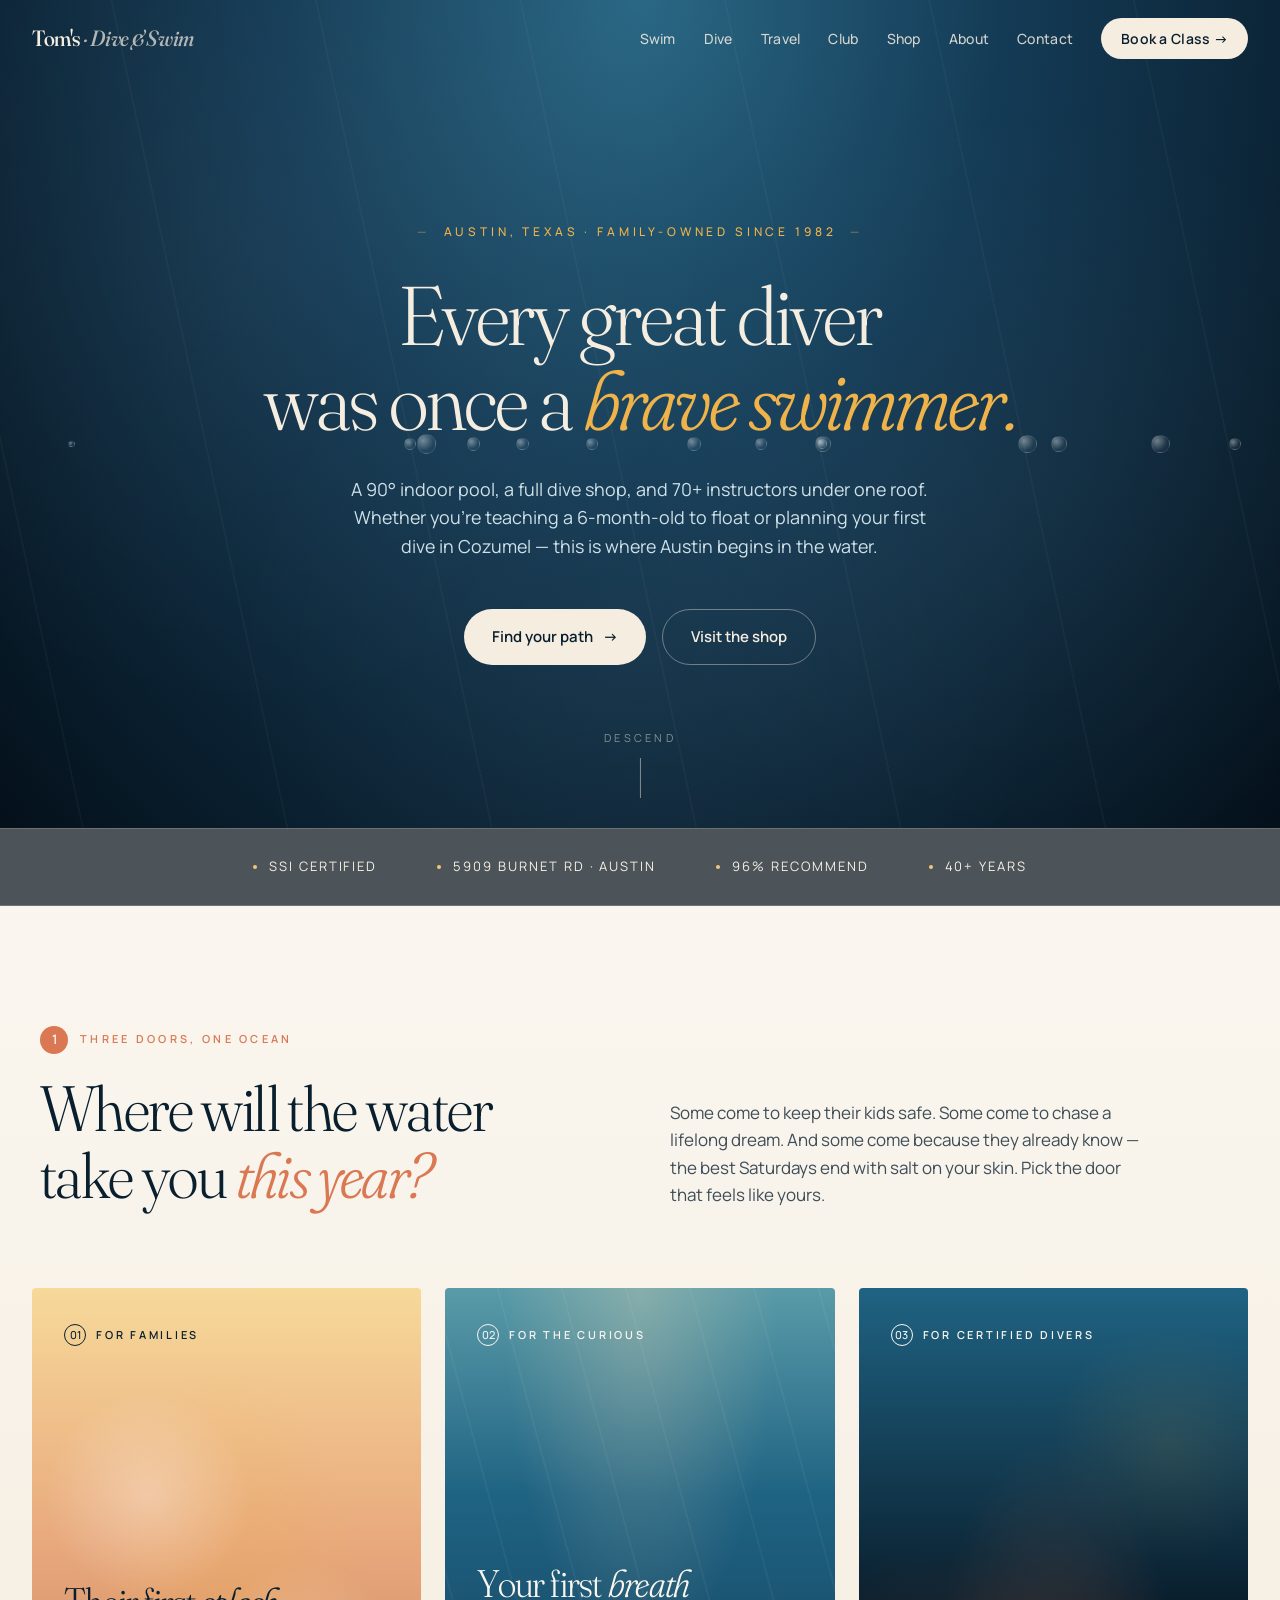
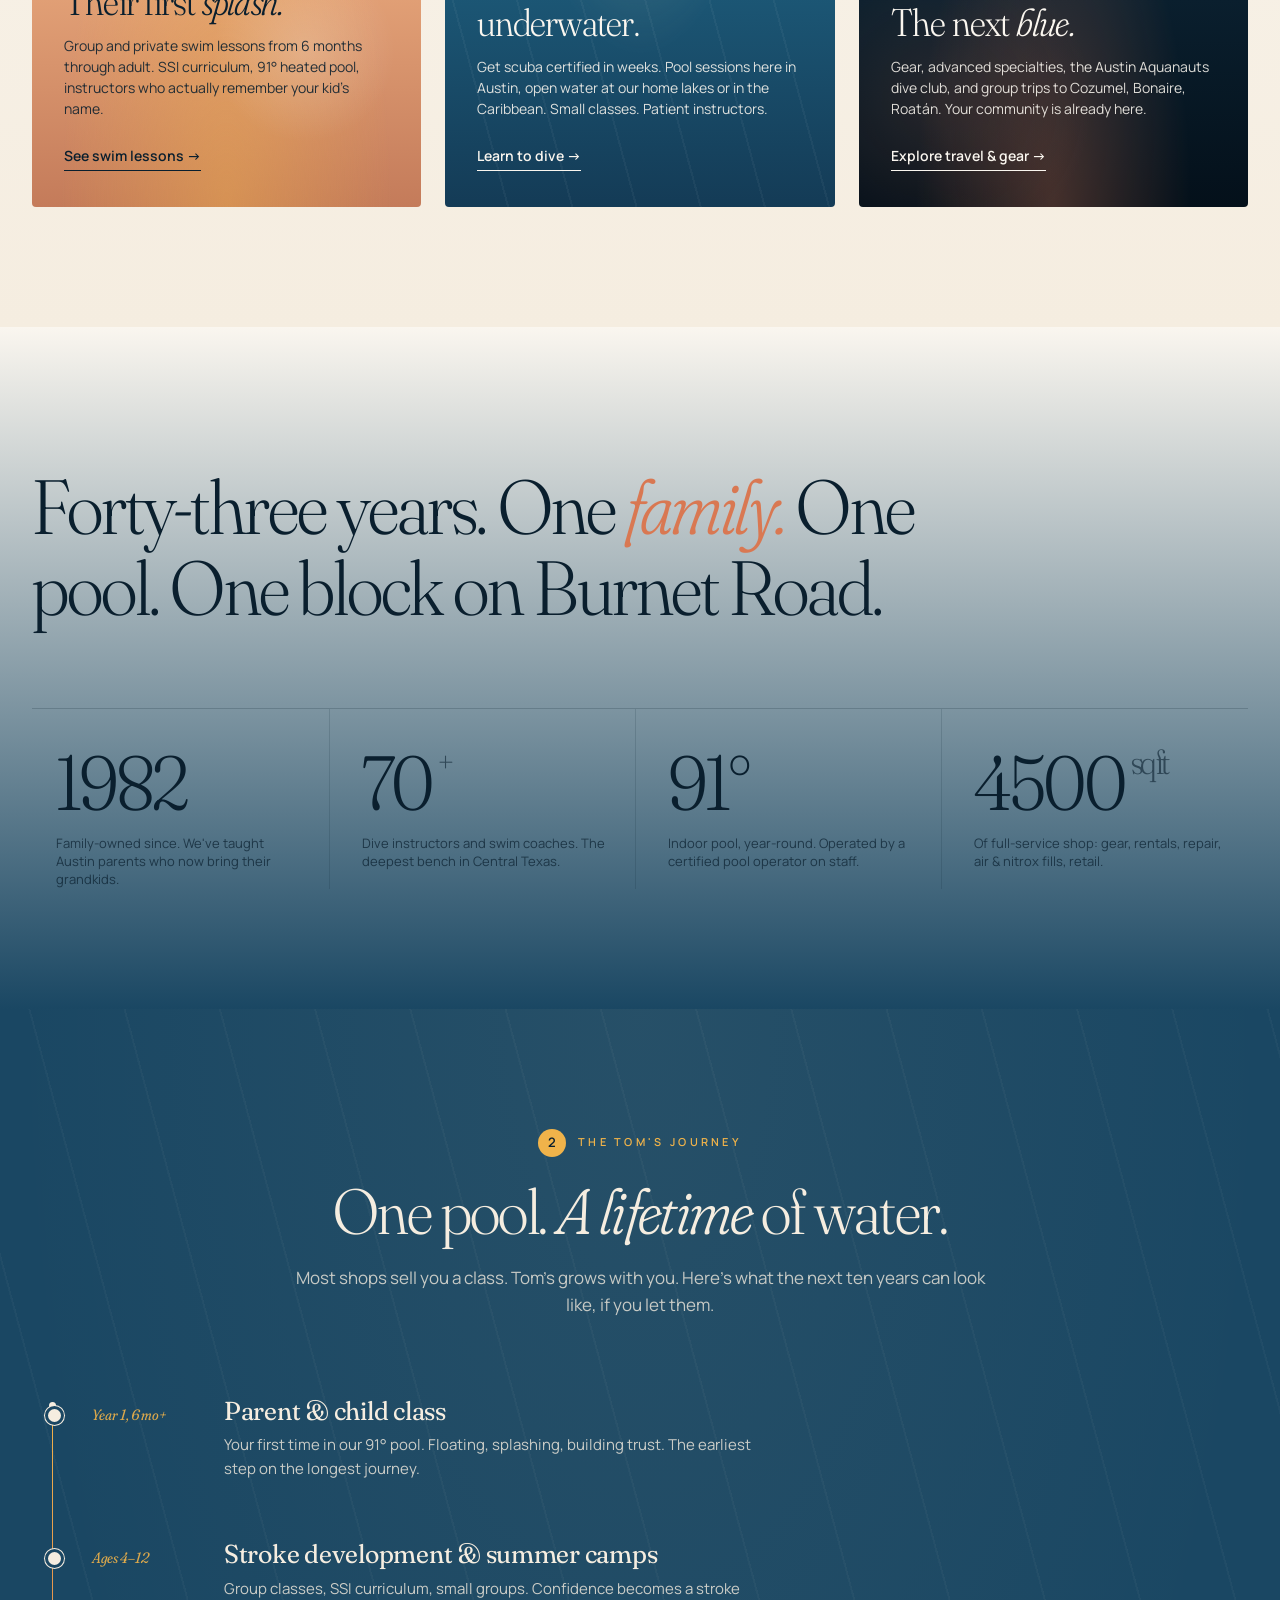
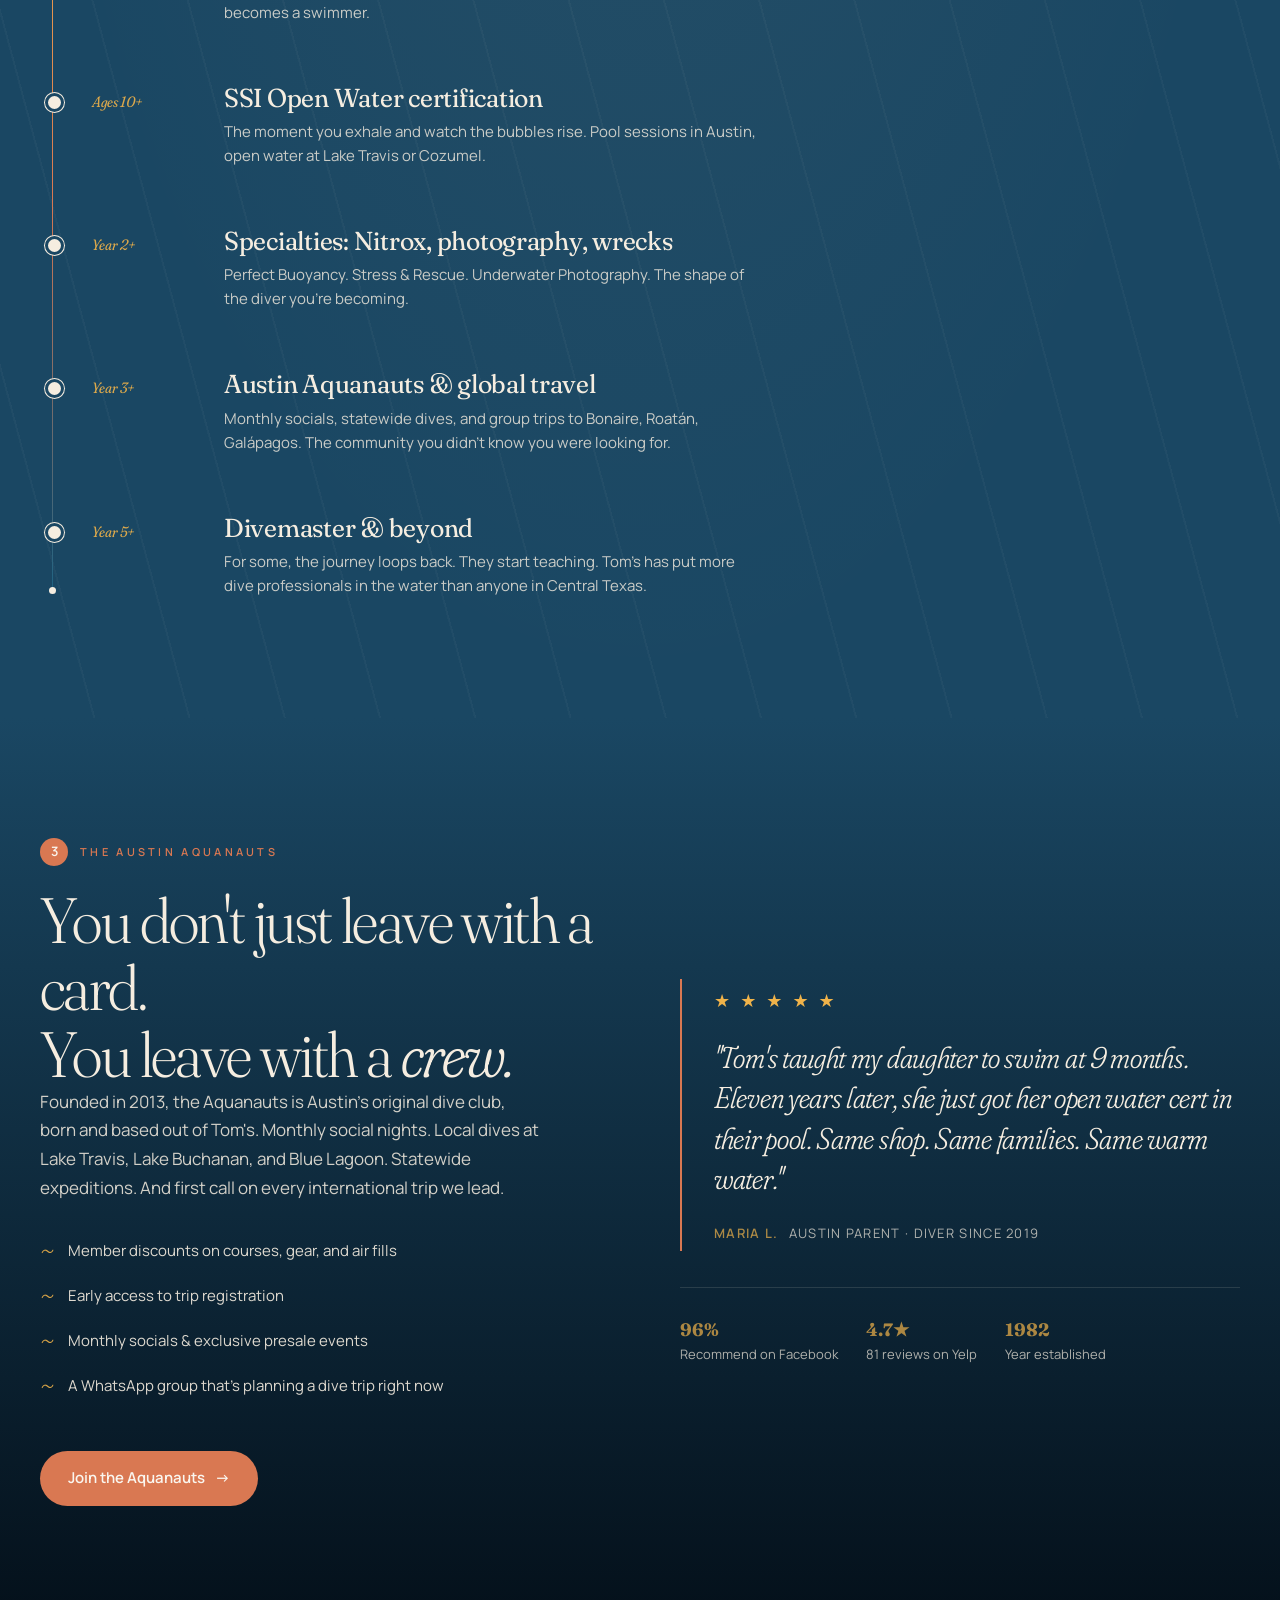
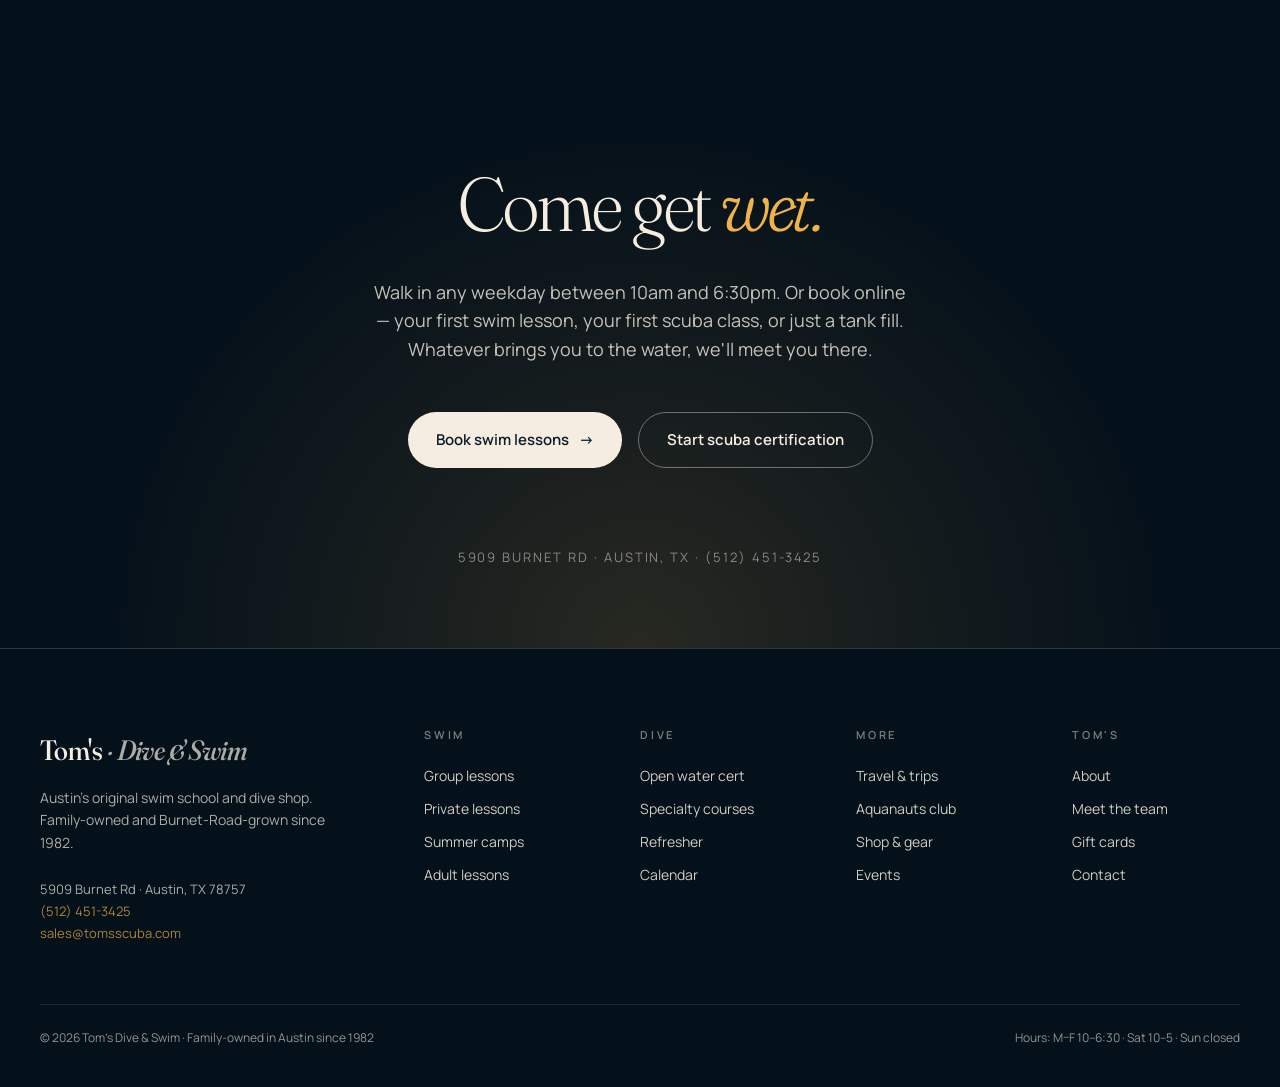
==== commit ee590b99: "Brand assets & tracking: favicon set + apple-touch-icon + og-image from fish logo, GTM container GTM" ====
--- a/index.html
+++ b/index.html
@@ -12,8 +12,16 @@
 <meta property="og:description" content="Austin's family-owned swim school and dive shop since 1982. Swim lessons from 6 months to adult, SSI scuba certification, dive trips, and the Austin Aquanauts dive club.">
 <meta property="og:url" content="https://tomsscuba.com/">
 <meta property="og:locale" content="en_US">
-<meta name="twitter:card" content="summary">
+<meta name="twitter:card" content="summary_large_image">
 <meta name="theme-color" content="#04101a">
+<link rel="icon" href="favicon.ico" sizes="48x48">
+<link rel="icon" type="image/png" sizes="32x32" href="assets/img/favicon-32x32.png">
+<link rel="apple-touch-icon" href="assets/img/apple-touch-icon.png">
+<meta property="og:image" content="https://tomsscuba.com/assets/img/og-image.png">
+<meta property="og:image:width" content="1200">
+<meta property="og:image:height" content="630">
+<meta property="og:image:alt" content="Tom's Dive & Swim — Austin's water people since 1982">
+<meta name="twitter:image" content="https://tomsscuba.com/assets/img/og-image.png">
 <link rel="preconnect" href="https://fonts.googleapis.com">
 <link rel="preconnect" href="https://fonts.gstatic.com" crossorigin>
 <link href="https://fonts.googleapis.com/css2?family=Fraunces:opsz,wght,SOFT@9..144,300..900,0..100&family=Manrope:wght@300;400;500;600;700&display=swap" rel="stylesheet">
@@ -160,11 +168,37 @@
   }
  ],
  "priceRange": "$$",
- "hasMap": "https://maps.google.com/?q=5909+Burnet+Rd+Austin+TX+78757"
+ "hasMap": "https://maps.google.com/?q=5909+Burnet+Rd+Austin+TX+78757",
+ "image": "https://tomsscuba.com/assets/img/og-image.png",
+ "logo": "https://tomsscuba.com/assets/img/icon-512.png",
+ "faxNumber": "+1-512-451-4607",
+ "geo": {
+  "@type": "GeoCoordinates",
+  "latitude": 30.3352517,
+  "longitude": -97.7440876
+ },
+ "sameAs": [
+  "https://www.facebook.com/tomsdiveandswim/",
+  "https://www.instagram.com/tomsdiveandswim/",
+  "https://www.yelp.com/biz/toms-dive-and-swim-austin",
+  "https://www.tripadvisor.com/Attraction_Review-g30196-d19249548-Reviews-Tom_s_Dive_Swim-Austin_Texas.html",
+  "https://www.divessi.com/en/divecenter/toms-dive-amp-swim-austin-tx-texas-usa-united-states-800812"
+ ]
 }
 </script>
+<!-- Google Tag Manager -->
+<script>(function(w,d,s,l,i){w[l]=w[l]||[];w[l].push({'gtm.start':
+new Date().getTime(),event:'gtm.js'});var f=d.getElementsByTagName(s)[0],
+j=d.createElement(s),dl=l!='dataLayer'?'&l='+l:'';j.async=true;j.src=
+'https://www.googletagmanager.com/gtm.js?id='+i+dl;f.parentNode.insertBefore(j,f);
+})(window,document,'script','dataLayer','GTM-N28V49VS');</script>
+<!-- End Google Tag Manager -->
 </head>
 <body>
+<!-- Google Tag Manager (noscript) -->
+<noscript><iframe src="https://www.googletagmanager.com/ns.html?id=GTM-N28V49VS"
+height="0" width="0" style="display:none;visibility:hidden"></iframe></noscript>
+<!-- End Google Tag Manager (noscript) -->
 
 <!-- NAV -->
 <nav class="site-nav" id="nav">
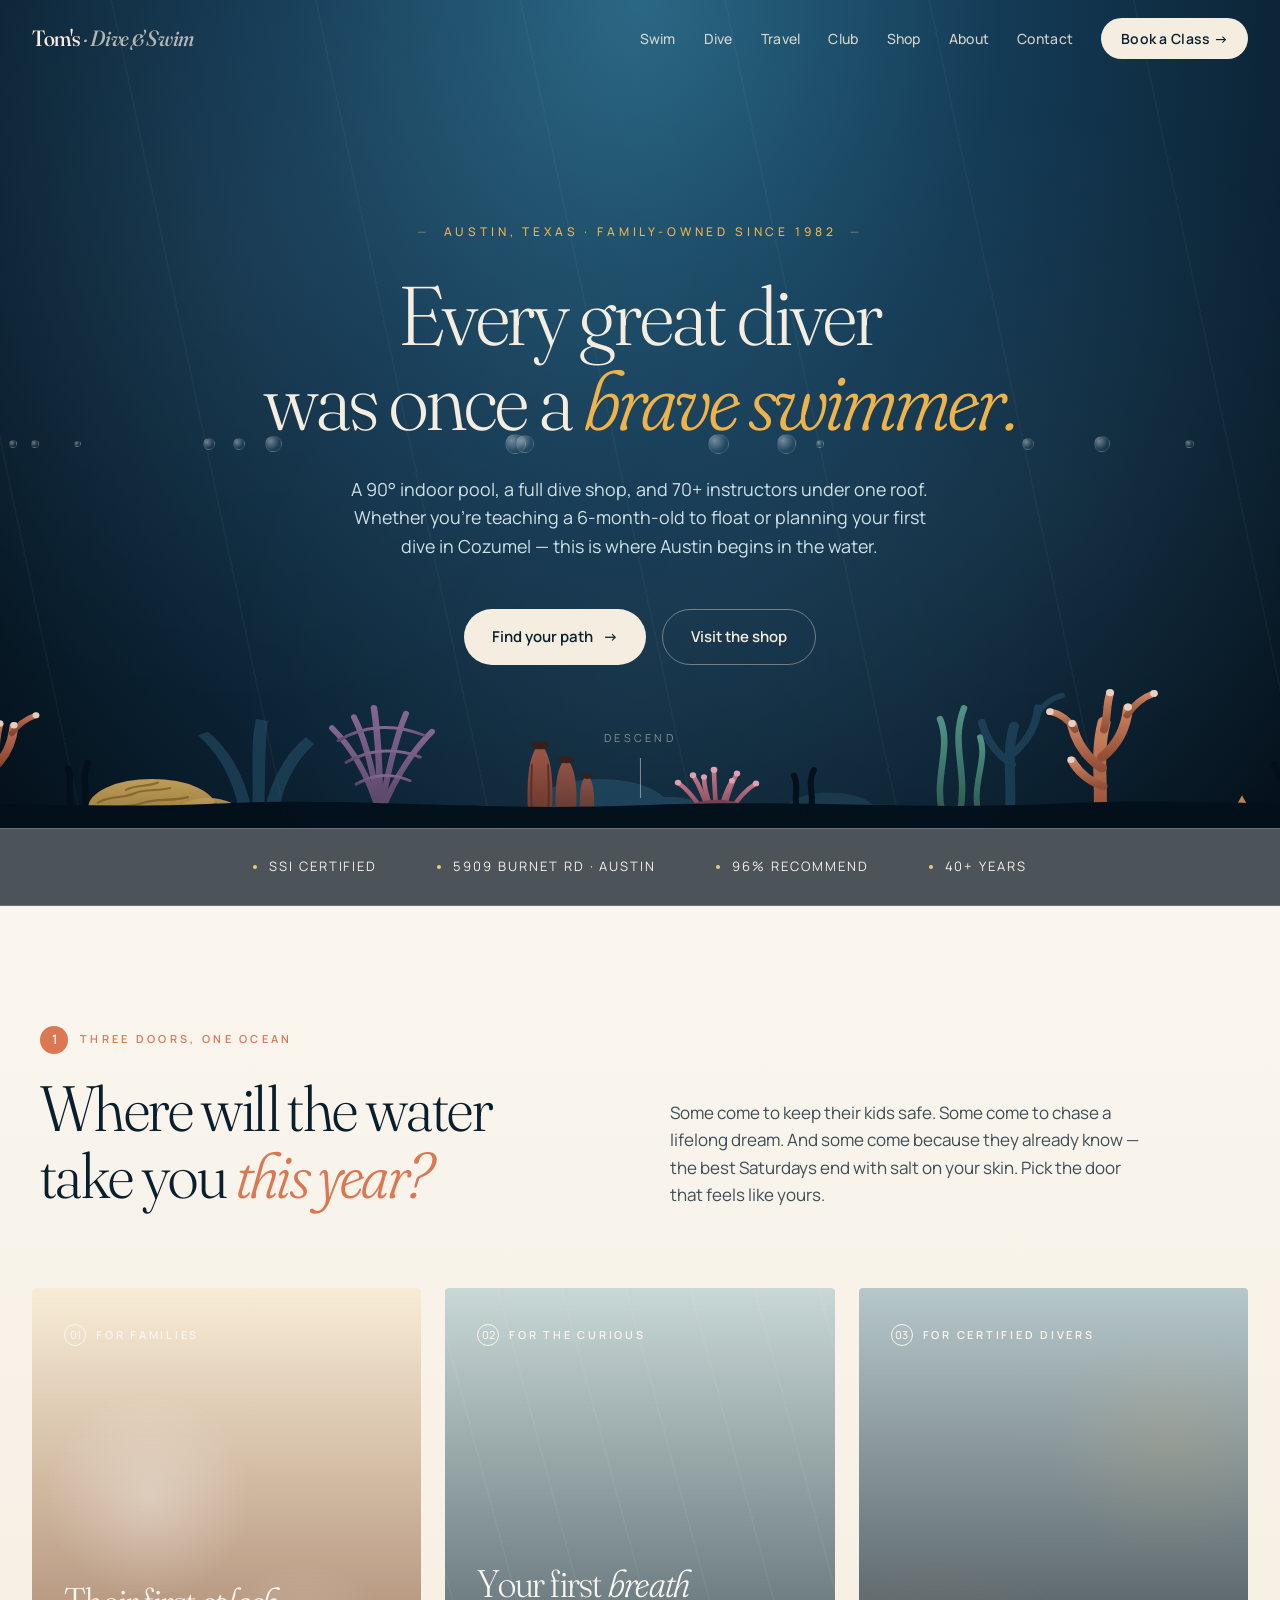
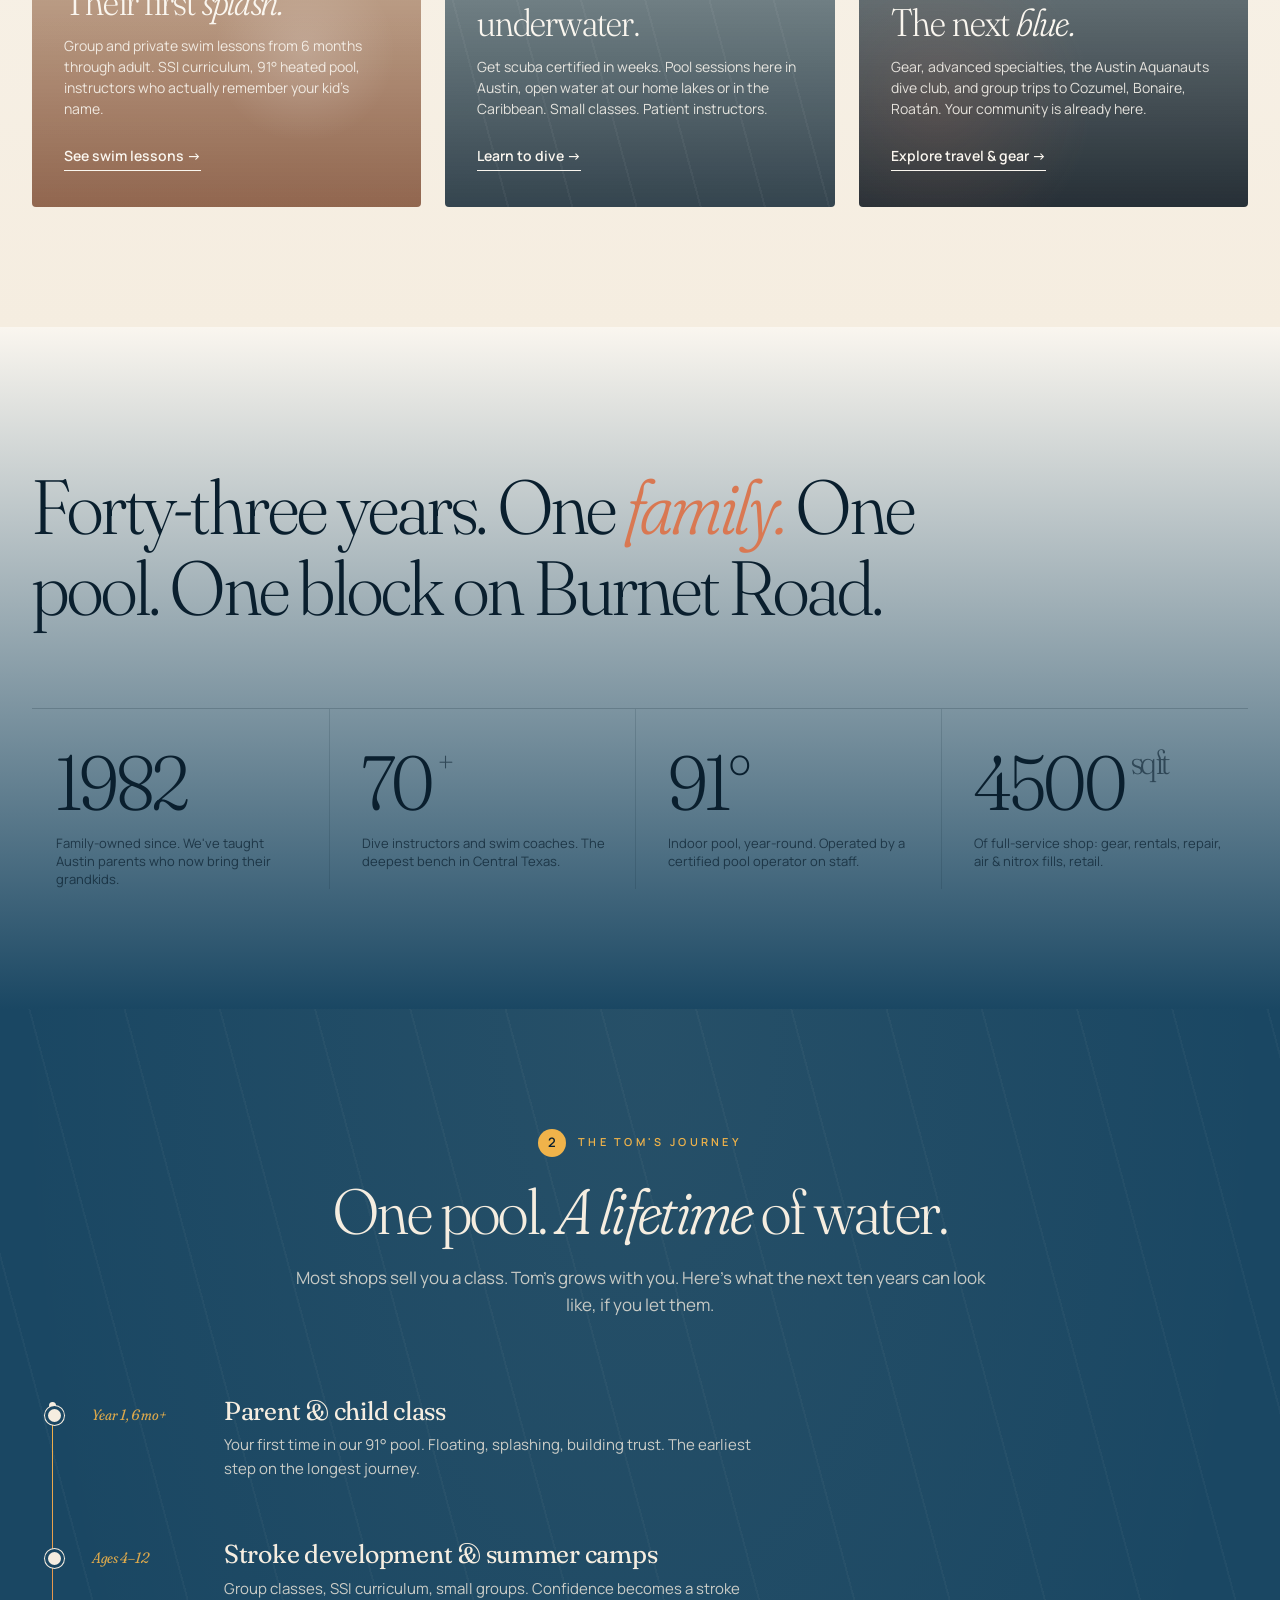
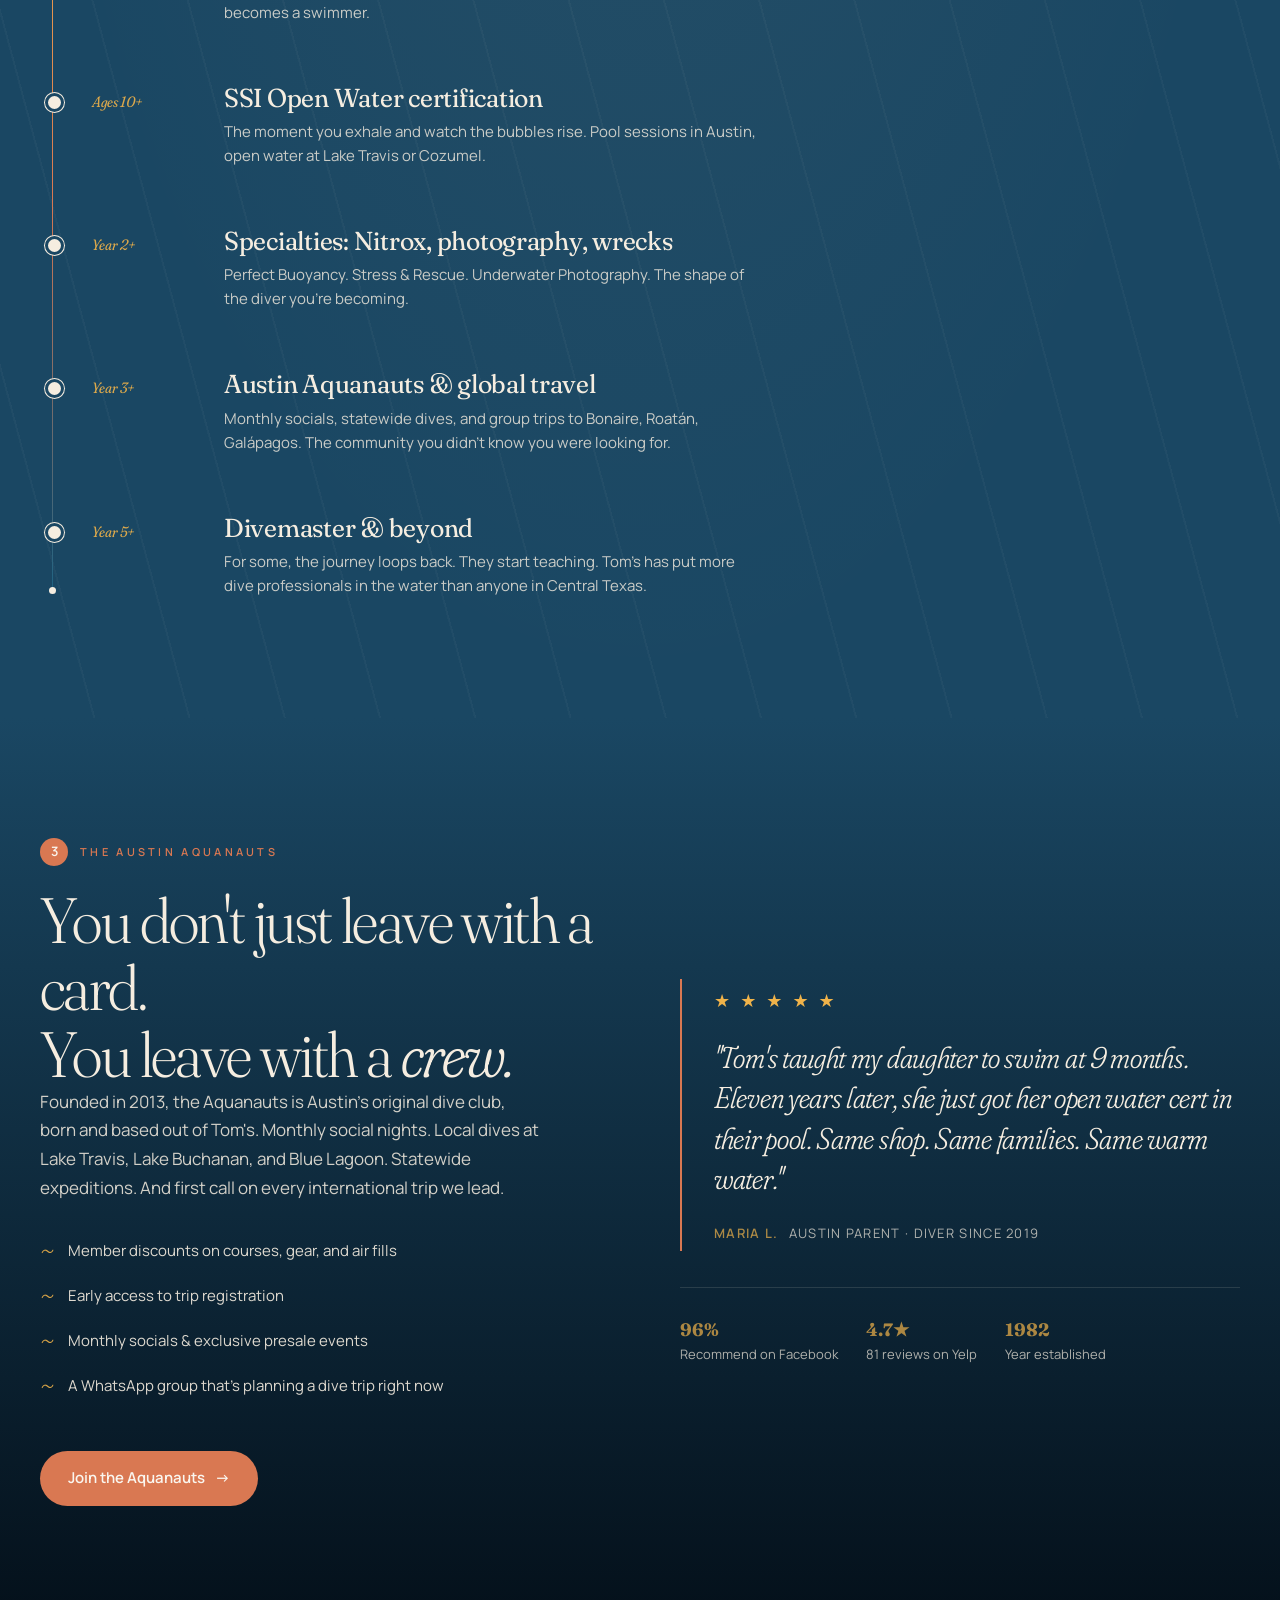
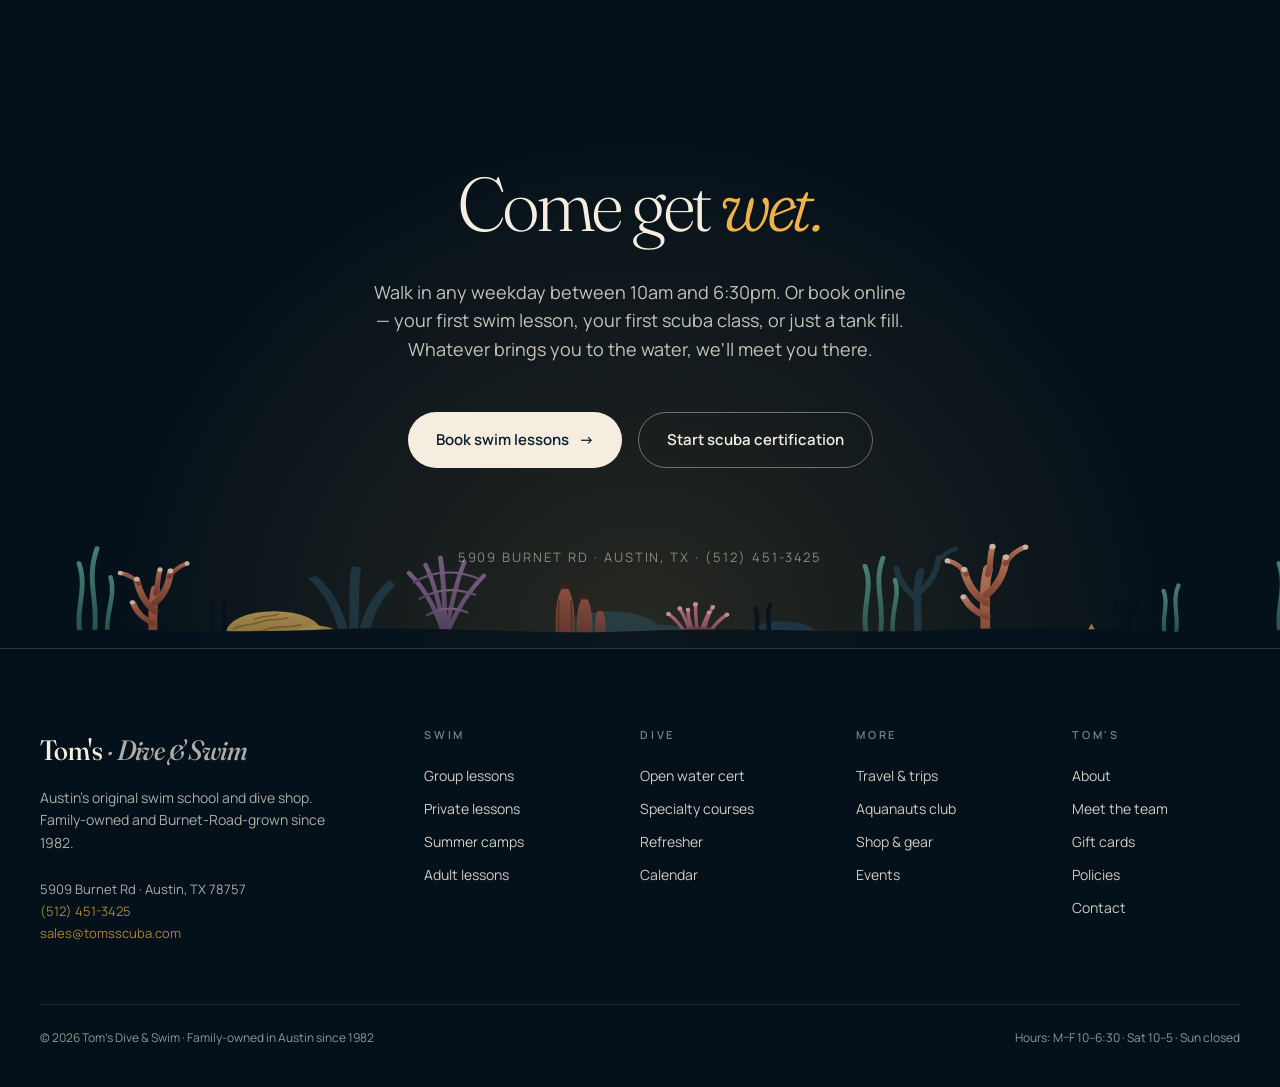
==== commit 85ea474b: "Policies page: sample policies for privacy, returns, class refunds, swim billing (from published aus" ====
--- a/index.html
+++ b/index.html
@@ -455,6 +455,7 @@
       <a href="about.html">About</a>
       <a href="about.html#team">Meet the team</a>
       <a href="gift-cards.html">Gift cards</a>
+      <a href="policies.html">Policies</a>
       <a href="contact.html">Contact</a>
     </div>
   </div>
--- a/assets/css/styles.css
+++ b/assets/css/styles.css
@@ -194,8 +194,8 @@
 }
 .hero-pool {
   background:
-    radial-gradient(ellipse at 50% 0%, rgba(240,220,180,0.3) 0%, transparent 50%),
-    linear-gradient(180deg, #f7d99a 0%, #e8a87c 40%, #5a9ba8 100%);
+    radial-gradient(ellipse at 50% 0%, rgba(255,255,255,0.4) 0%, transparent 55%),
+    linear-gradient(180deg, #9fd8e8 0%, #56b0ce 45%, #2a85a6 100%);
   color: var(--ink);
 }
 .hero-pool .hero-eyebrow, .hero-pool h1 em { color: var(--coral-d); }
@@ -415,8 +415,8 @@
 
 .path-1 .path-bg {
   background:
-    radial-gradient(ellipse at 50% 100%, rgba(240, 179, 74, 0.4) 0%, transparent 60%),
-    linear-gradient(180deg, #f7d99a 0%, #e8a87c 50%, #c47b5a 100%);
+    linear-gradient(180deg, rgba(247,217,154,0.25) 0%, rgba(110,55,28,0.74) 100%),
+    url('https://s3-us-west-2.amazonaws.com/imgds360live/storefront/3546055/swim.jpg') center / cover;
 }
 .path-1 .path-bg::before {
   content: ''; position: absolute; inset: 0;
@@ -426,8 +426,8 @@
 }
 .path-2 .path-bg {
   background:
-    radial-gradient(ellipse at 50% 0%, rgba(240,220,180,0.3) 0%, transparent 50%),
-    linear-gradient(180deg, #5a9ba8 0%, #1f6383 40%, #143b56 100%);
+    linear-gradient(180deg, rgba(90,155,168,0.30) 0%, rgba(10,31,46,0.82) 100%),
+    url('https://s3-us-west-2.amazonaws.com/imgds360live/storefront/3546055/learn.jpg') center / cover;
 }
 .path-2 .path-bg::before {
   content: ''; position: absolute; inset: 0;
@@ -435,8 +435,8 @@
 }
 .path-3 .path-bg {
   background:
-    radial-gradient(ellipse at 50% 100%, rgba(217, 120, 82, 0.3) 0%, transparent 50%),
-    linear-gradient(180deg, #1f6383 0%, #0a1f2e 60%, #04101a 100%);
+    linear-gradient(180deg, rgba(31,99,131,0.30) 0%, rgba(4,16,26,0.86) 100%),
+    url('https://s3-us-west-2.amazonaws.com/imgds360live/storefront/3546055/travel.jpg') center / cover;
 }
 .path-3 .path-bg::before {
   content: ''; position: absolute; inset: 0;
@@ -452,7 +452,7 @@
   color: var(--paper);
   z-index: 2;
 }
-.path-1 .path-content { color: var(--ink); }
+.path-1 .path-content { color: var(--paper); }
 .path-tag {
   font-size: 11px; letter-spacing: 0.25em; text-transform: uppercase;
   font-weight: 600;
@@ -698,3 +698,87 @@
 .mb-1 { margin-bottom: 8px; } .mb-2 { margin-bottom: 16px; } .mb-3 { margin-bottom: 24px; }
 .mb-4 { margin-bottom: 32px; } .mb-5 { margin-bottom: 48px; } .mb-6 { margin-bottom: 64px; }
 .hidden { display: none; }
+
+/* ============ UNDERWATER SCENERY ============ */
+.reef-floor {
+  position: absolute; left: 0; right: 0; bottom: 0;
+  height: 200px;
+  background: url('../img/reef.svg') repeat-x bottom center / 1600px 200px;
+  pointer-events: none;
+  z-index: 1;
+  opacity: 0.95;
+}
+.hero-pool .reef-floor { opacity: 0.13; }
+.hero-coral .reef-floor { opacity: 0.55; }
+.final-cta .reef-floor { height: 150px; background-size: 1200px 150px; opacity: 0.8; }
+@media (max-width: 768px) {
+  .reef-floor { height: 130px; background-size: 1040px 130px; }
+}
+
+.swim-fish {
+  position: absolute;
+  left: -90px;
+  pointer-events: none;
+  z-index: 1;
+}
+.swim-fish.rtl { left: auto; right: -90px; }
+.swim-fish svg { display: block; animation: fishBob ease-in-out infinite; }
+.swim-fish svg + svg { margin-top: 6px; margin-left: 14px; }
+@keyframes swimRight {
+  from { transform: translateX(0); }
+  to   { transform: translateX(115vw); }
+}
+@keyframes swimLeft {
+  from { transform: translateX(0); }
+  to   { transform: translateX(-115vw); }
+}
+@keyframes fishBob {
+  0%, 100% { transform: translateY(0); }
+  50% { transform: translateY(-7px); }
+}
+@media (prefers-reduced-motion: reduce) {
+  .bubble, .swim-fish { display: none; }
+}
+
+/* ============ POOL SCENERY (swim pages) ============ */
+.pool-floor {
+  position: absolute; left: 0; right: 0; bottom: 0;
+  height: 150px;
+  background: url('../img/pool-floor.svg') repeat-x bottom center / 800px 150px;
+  pointer-events: none;
+  z-index: 1;
+}
+@media (max-width: 768px) {
+  .pool-floor { height: 100px; background-size: 560px 100px; }
+}
+.swimmer-kid {
+  position: absolute;
+  left: -110px;
+  pointer-events: none;
+  z-index: 1;
+}
+.swimmer-kid.rtl { left: auto; right: -110px; }
+.swimmer-kid svg { display: block; animation: fishBob ease-in-out infinite; }
+
+/* ============ PHOTOS ============ */
+.course-card .card-photo {
+  width: calc(100% + 64px); max-width: none;
+  margin: -32px -32px 22px;
+  aspect-ratio: 16/9; object-fit: cover;
+  border-radius: 4px 4px 0 0; display: block;
+}
+.trip-photo {
+  position: absolute; inset: 0; width: 100%; height: 100%;
+  object-fit: cover;
+}
+.photo-figure {
+  max-width: 920px; margin: 56px auto 0;
+}
+.photo-figure img {
+  width: 100%; display: block; border-radius: 4px;
+  box-shadow: 0 24px 70px rgba(10,31,46,0.18);
+}
+.photo-figure figcaption {
+  font-size: 13px; opacity: 0.6; padding-top: 14px; text-align: center;
+  letter-spacing: 0.05em;
+}
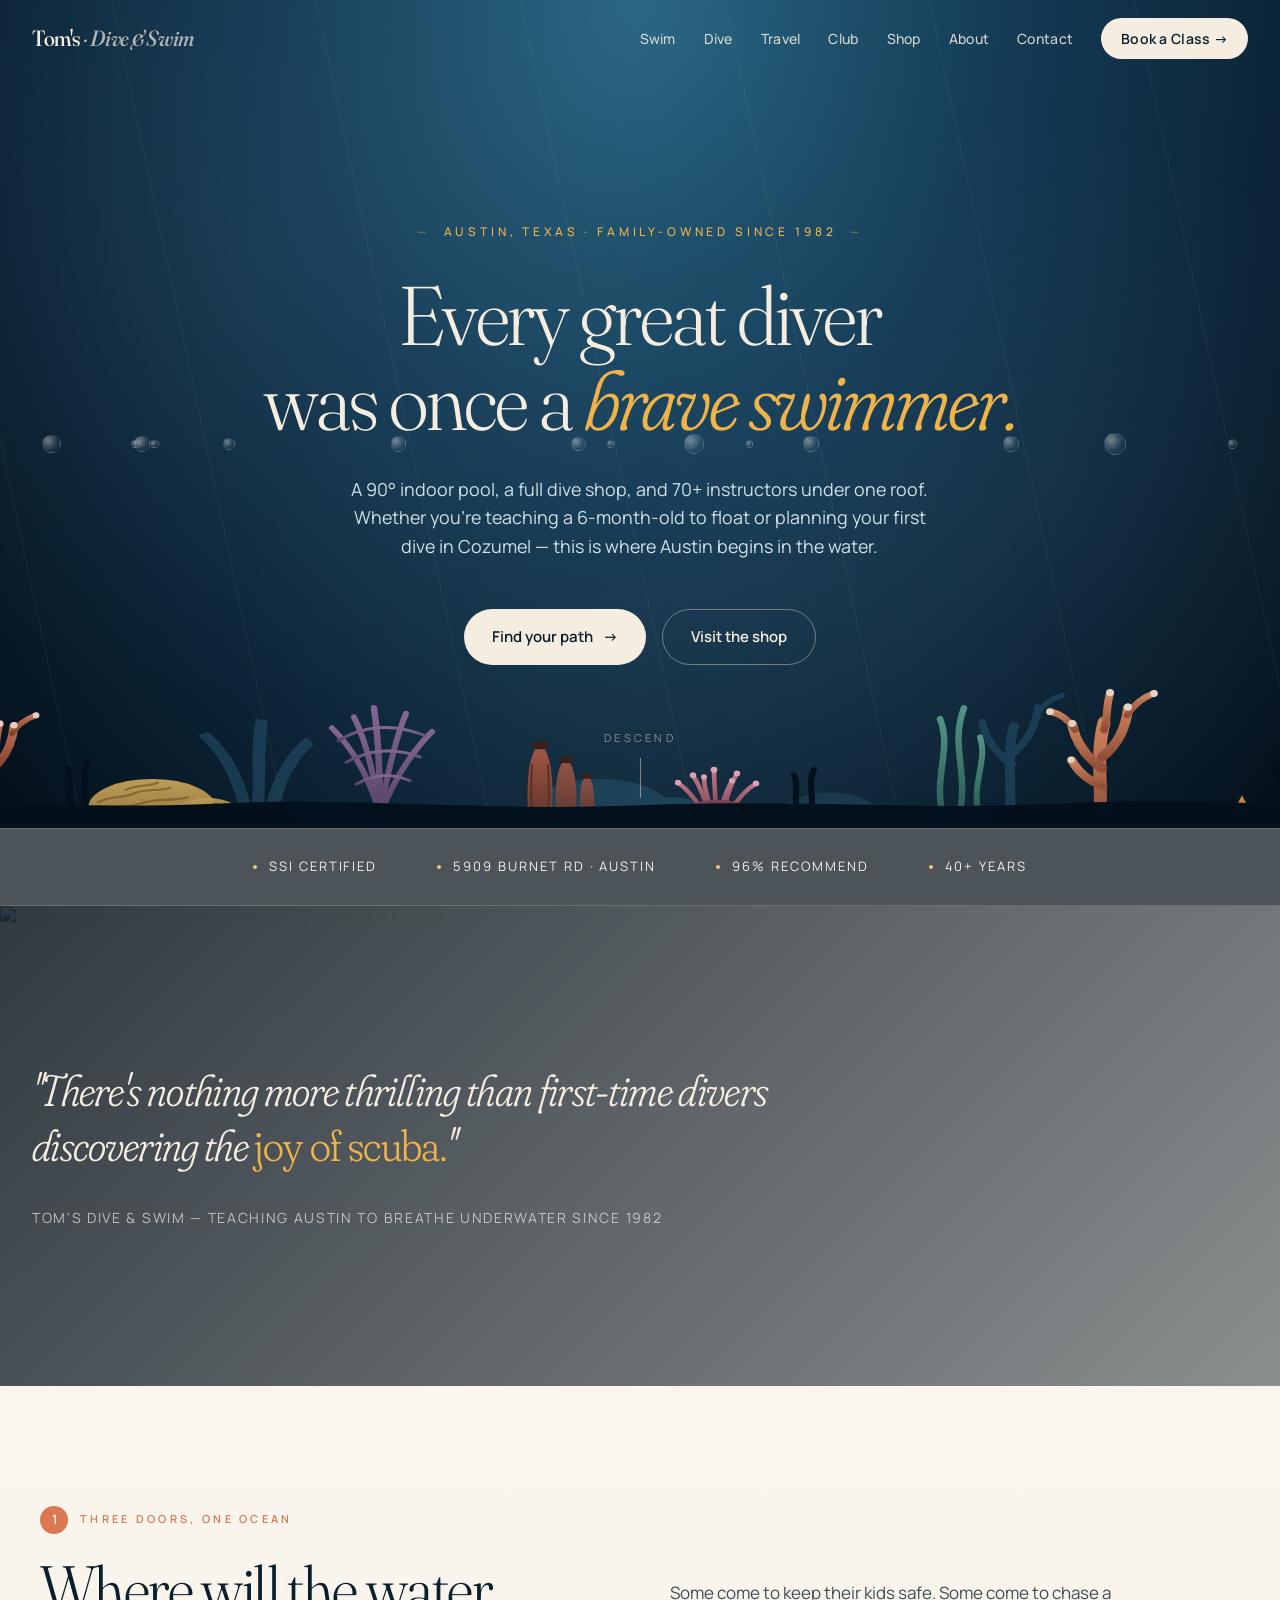
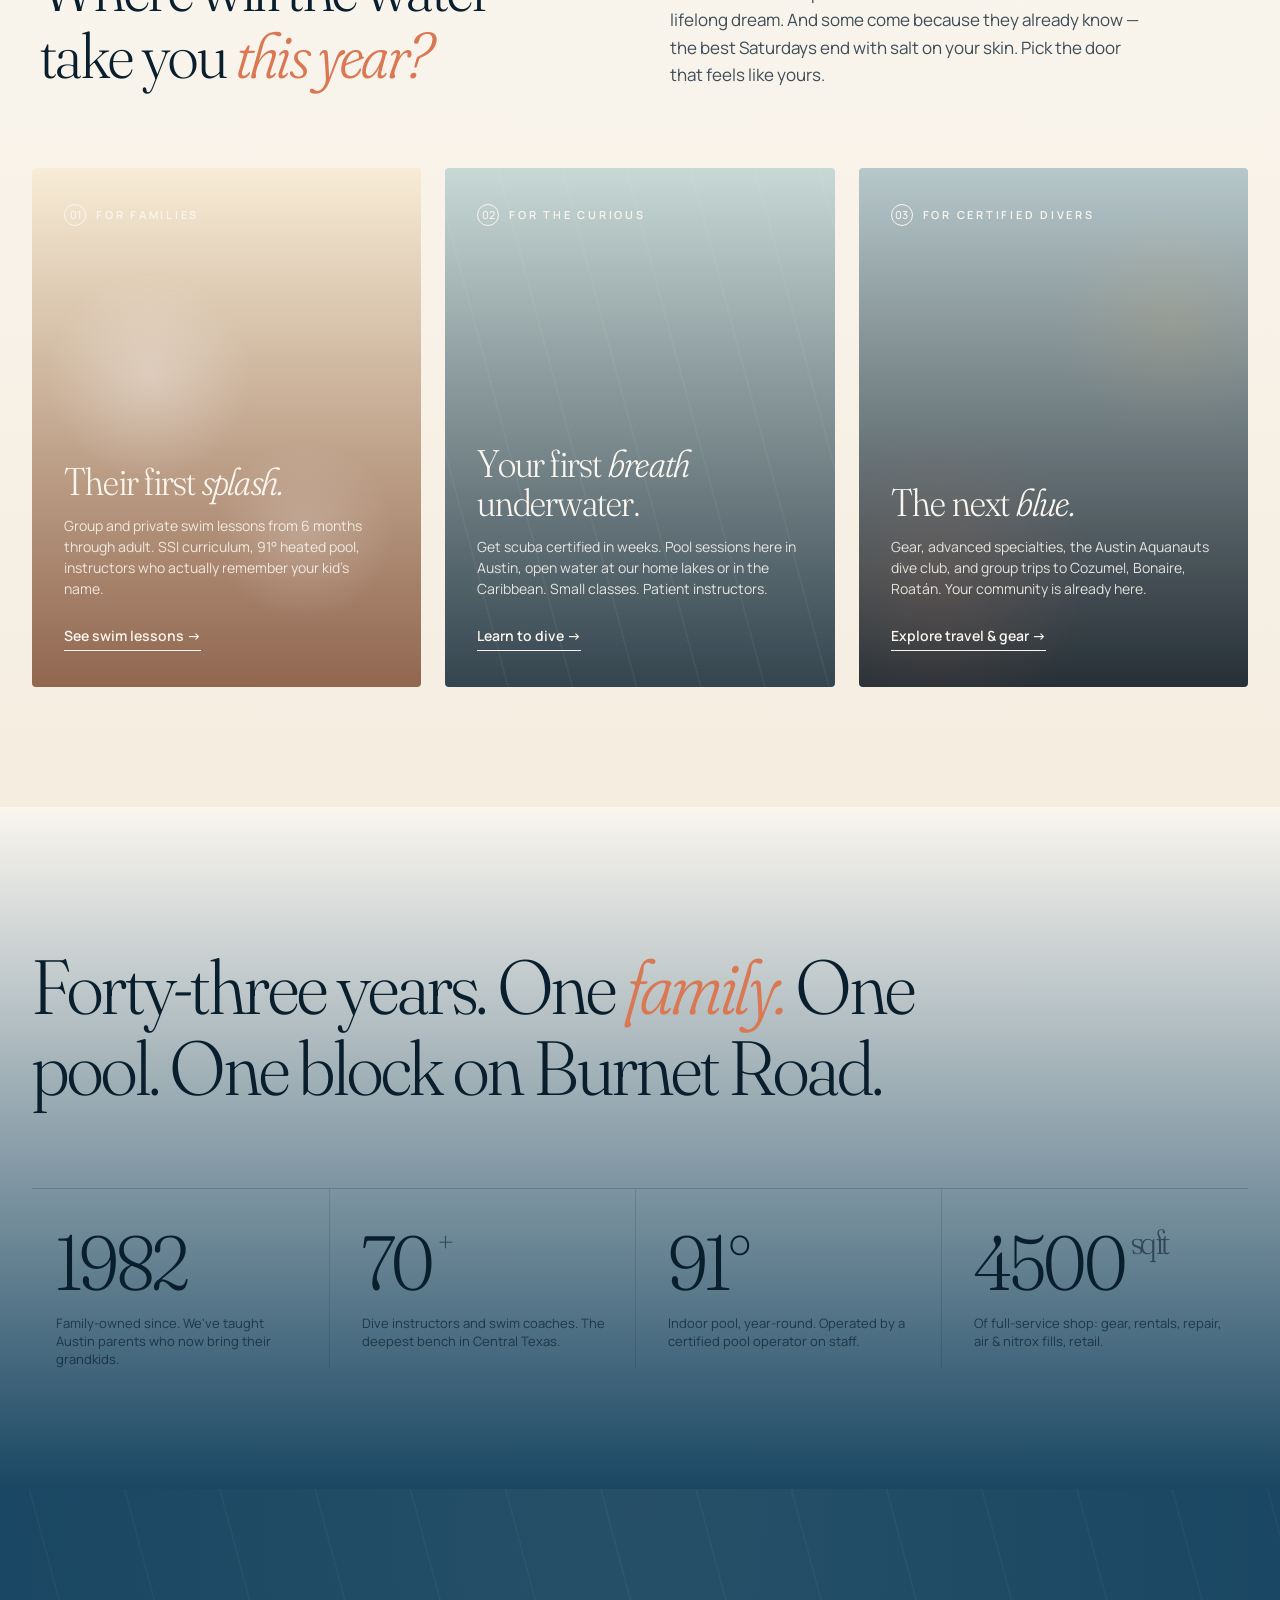
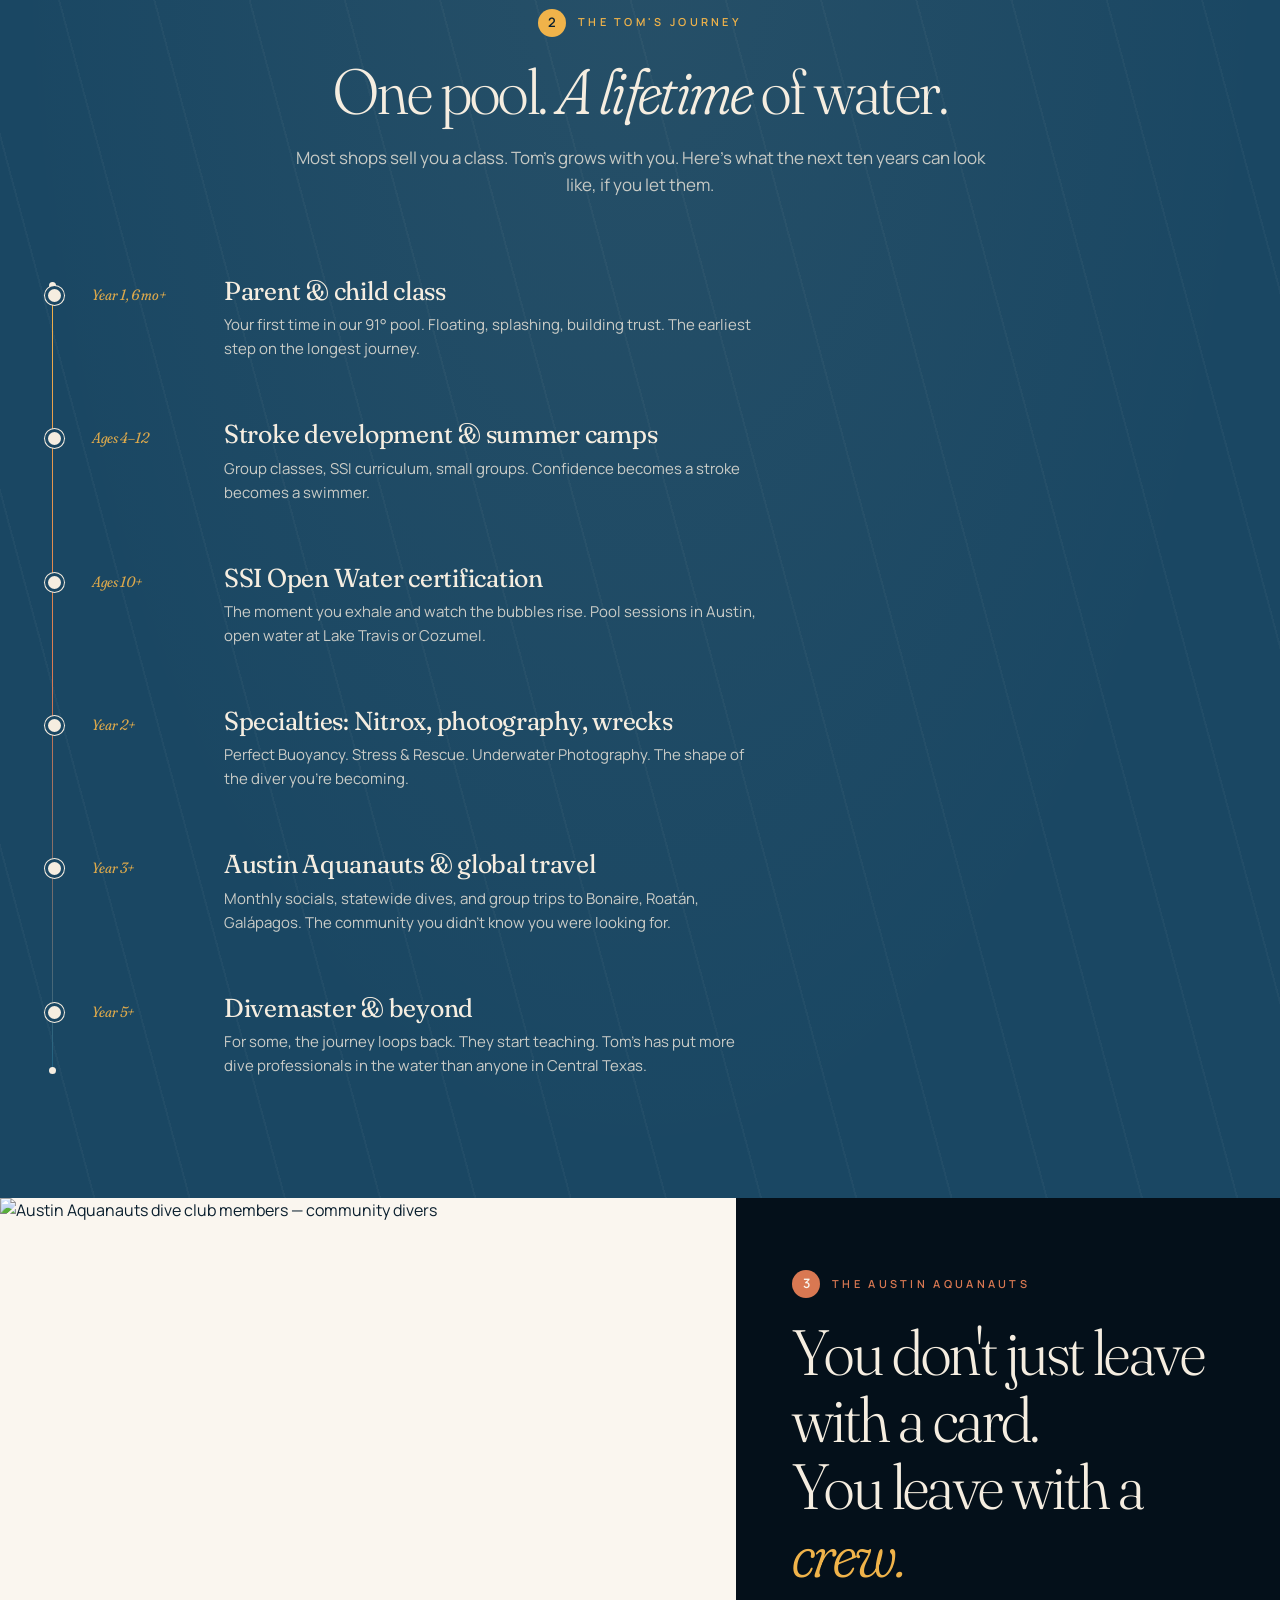
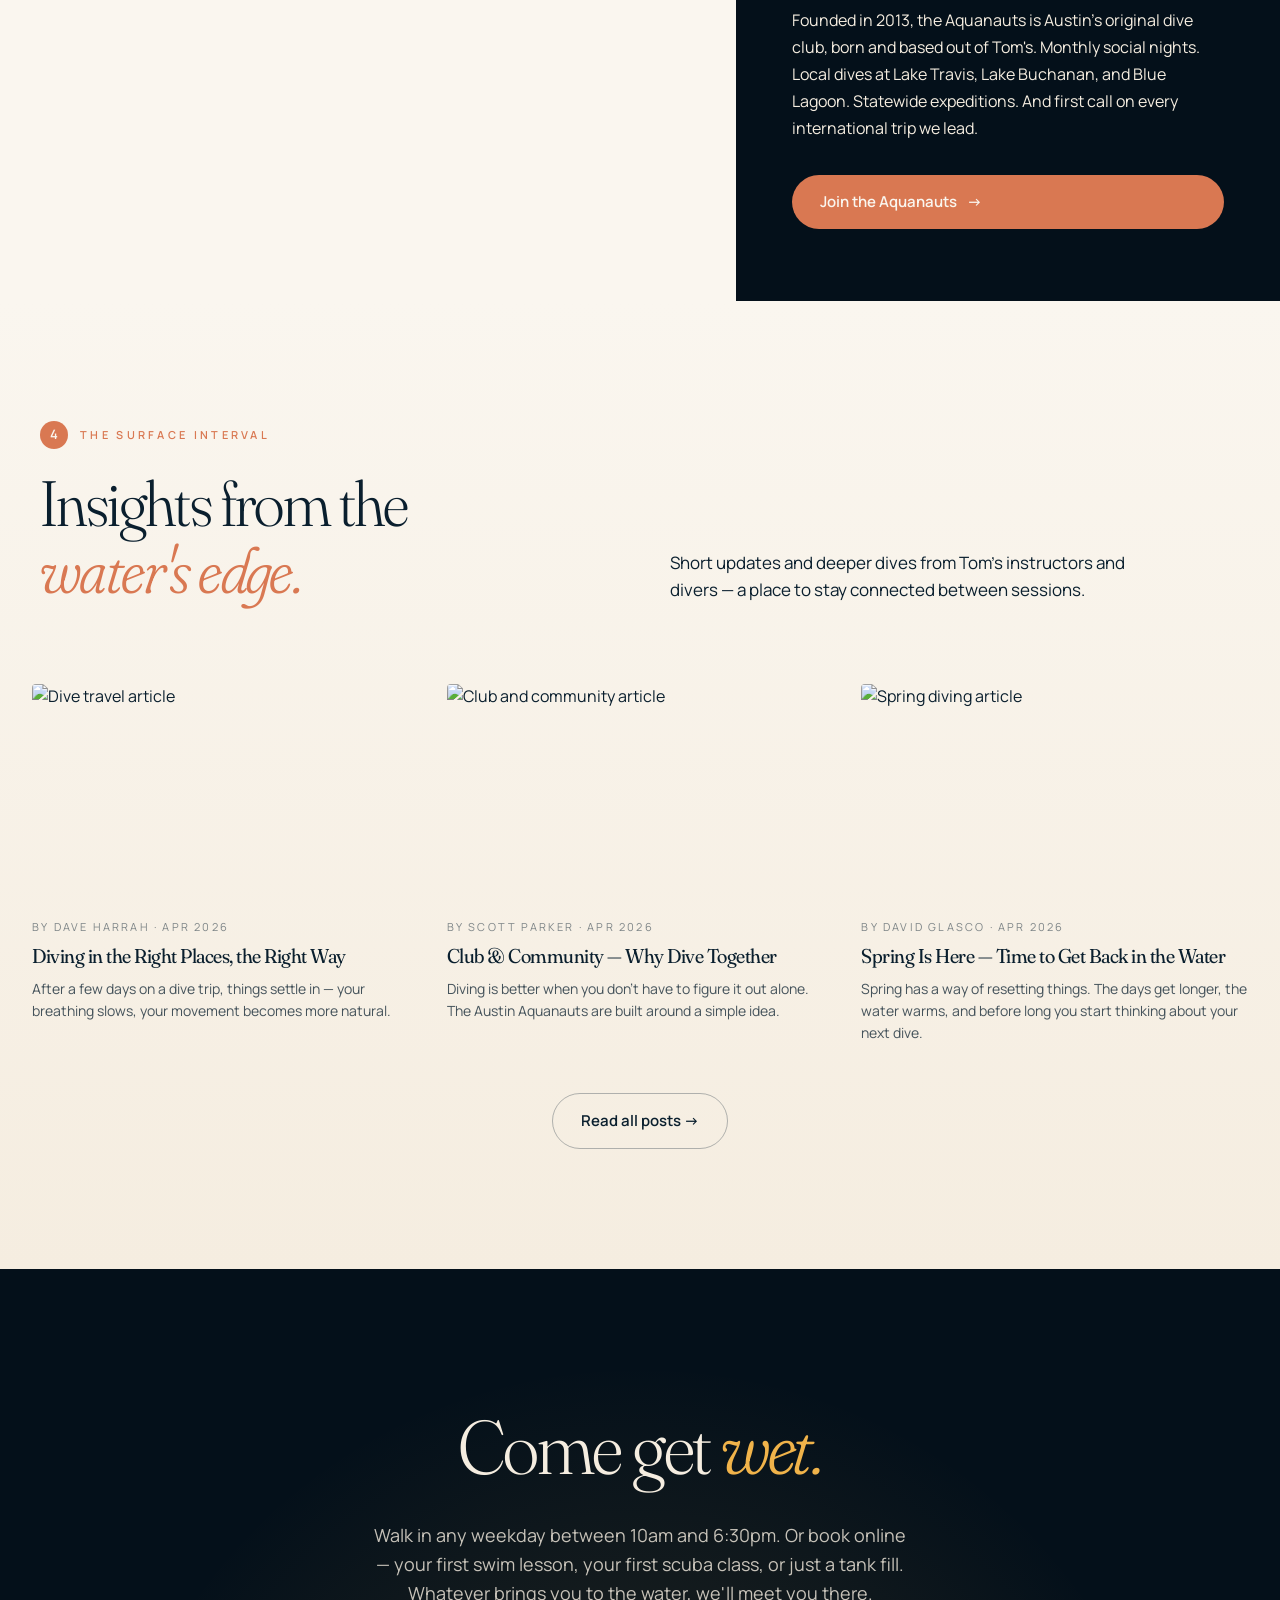
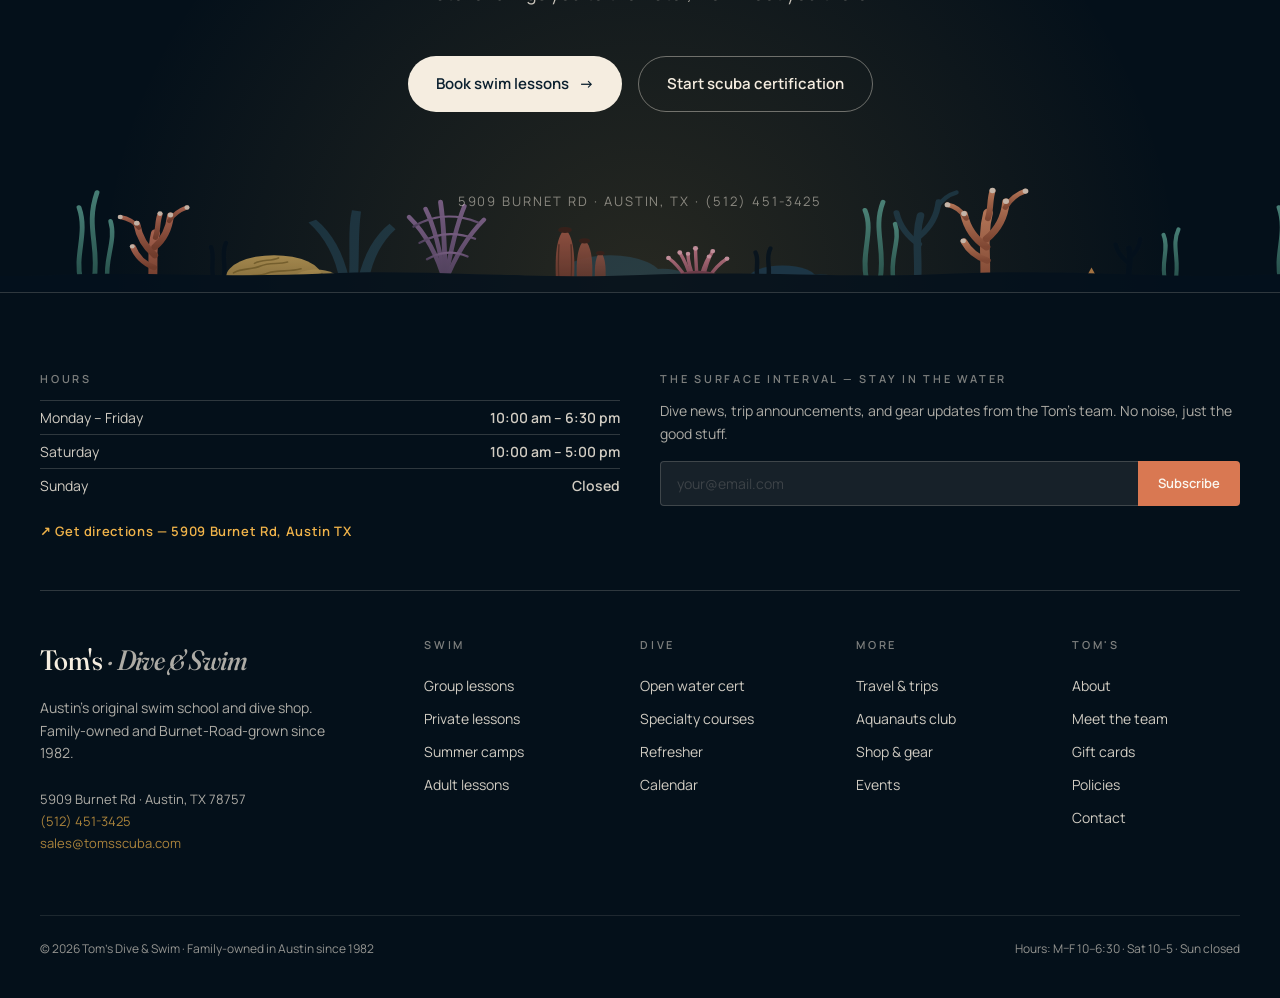
==== commit 3068fcae: "World-class design pass: scroll reveal animations, hero photo overlays (wreck diver/pool lesson/trav" ====
--- a/index.html
+++ b/index.html
@@ -220,6 +220,7 @@
 
 <!-- HERO -->
 <section class="hero hero-deep with-bubbles">
+  <img class="hero-photo-bg" src="https://s3-us-west-2.amazonaws.com/imgds360live/storefront/3546055/Continuing_Education/Wreck_with_Diver.png" alt="Diver exploring an underwater wreck" loading="eager">
   <div class="hero-content">
     <div class="hero-eyebrow dash">Austin, Texas · Family-owned since 1982</div>
     <h1 class="hero-title">Every great diver<br>was once a <em>brave swimmer.</em></h1>
@@ -240,12 +241,23 @@
   <span><span class="dot"></span>40+ years</span>
 </div>
 
+
+<!-- PHOTO BREAK: real diver moment -->
+<div class="photo-break">
+  <img class="photo-break-img" src="https://s3-us-west-2.amazonaws.com/imgds360live/storefront/3546055/20190820_145903331-scaled.jpg" alt="Open Water certification pool session at Tom's Dive &amp; Swim" loading="lazy">
+  <div class="photo-break-overlay"></div>
+  <div class="photo-break-content reveal">
+    <blockquote>"There's nothing more thrilling than first-time divers discovering the <em>joy of scuba.</em>"</blockquote>
+    <cite>Tom's Dive &amp; Swim — teaching Austin to breathe underwater since 1982</cite>
+  </div>
+</div>
+
 <!-- THREE PATHS -->
 <section class="section warm" id="paths">
   <div class="section-head">
     <div>
-      <div class="eyebrow coral"><span class="num"><span>1</span></span> Three doors, one ocean</div>
-      <h2 class="h2">Where will the water<br>take you <em>this year?</em></h2>
+      <div class="eyebrow coral reveal"><span class="num"><span>1</span></span> Three doors, one ocean</div>
+      <h2 class="h2 reveal reveal-delay-1">Where will the water<br>take you <em>this year?</em></h2>
     </div>
     <p>Some come to keep their kids safe. Some come to chase a lifelong dream. And some come because they already know — the best Saturdays end with salt on your skin. Pick the door that feels like yours.</p>
   </div>
@@ -373,34 +385,60 @@
   </div>
 </section>
 
-<!-- COMMUNITY -->
-<section class="section dark">
-  <div class="community-inner">
-    <div class="community-text">
-      <div class="eyebrow coral"><span class="num"><span>3</span></span> The Austin Aquanauts</div>
-      <h2 class="h2">You don't just leave with a card.<br>You leave with a <em>crew.</em></h2>
-      <p>Founded in 2013, the Aquanauts is Austin's original dive club, born and based out of Tom's. Monthly social nights. Local dives at Lake Travis, Lake Buchanan, and Blue Lagoon. Statewide expeditions. And first call on every international trip we lead.</p>
-      <ul class="community-features">
-        <li>Member discounts on courses, gear, and air fills</li>
-        <li>Early access to trip registration</li>
-        <li>Monthly socials & exclusive presale events</li>
-        <li>A WhatsApp group that's planning a dive trip right now</li>
-      </ul>
-      <a href="club.html" class="btn btn-coral mt-5">Join the Aquanauts <span class="arrow">→</span></a>
-    </div>
-
-    <div>
-      <div class="testimonial">
-        <div class="review-stars">★ ★ ★ ★ ★</div>
-        <p class="testimonial-quote">"Tom's taught my daughter to swim at 9 months. Eleven years later, she just got her open water cert in their pool. Same shop. Same families. Same warm water."</p>
-        <div class="testimonial-attr"><strong>Maria L.</strong> Austin parent · diver since 2019</div>
-      </div>
-      <div class="review-source">
-        <span><strong>96%</strong>Recommend on Facebook</span>
-        <span><strong>4.7★</strong>81 reviews on Yelp</span>
-        <span><strong>1982</strong>Year established</span>
-      </div>
-    </div>
+
+<!-- COMMUNITY SPLIT with real photo -->
+<div class="split-section">
+  <div class="split-photo">
+    <img src="https://imgds360live.s3.amazonaws.com/storefront/3546055/3359739370_1778965756_3546055.jpg" alt="Austin Aquanauts dive club members — community divers" loading="lazy">
+  </div>
+  <div class="split-body">
+    <div class="eyebrow coral reveal"><span class="num"><span>3</span></span> The Austin Aquanauts</div>
+    <h2 class="h2 reveal reveal-delay-1">You don't just leave with a card.<br>You leave with a <em>crew.</em></h2>
+    <p class="reveal reveal-delay-2">Founded in 2013, the Aquanauts is Austin's original dive club, born and based out of Tom's. Monthly social nights. Local dives at Lake Travis, Lake Buchanan, and Blue Lagoon. Statewide expeditions. And first call on every international trip we lead.</p>
+    <a href="club.html" class="btn btn-coral reveal reveal-delay-3">Join the Aquanauts <span class="arrow">→</span></a>
+  </div>
+</div>
+
+
+<!-- BLOG PREVIEWS -->
+<section class="section warm">
+  <div class="container">
+    <div class="section-head">
+      <div>
+        <div class="eyebrow coral reveal"><span class="num"><span>4</span></span> The Surface Interval</div>
+        <h2 class="h2 reveal reveal-delay-1">Insights from the<br><em>water's edge.</em></h2>
+      </div>
+      <p class="reveal reveal-delay-2">Short updates and deeper dives from Tom's instructors and divers — a place to stay connected between sessions.</p>
+    </div>
+    <div class="article-grid">
+      <a href="https://tomsscuba.com/blog/the-surface-interval/travel-diving-in-the-right-places-the-right-way" class="article-card reveal reveal-delay-1">
+        <div class="article-card-img">
+          <img src="https://imgds360live.s3.amazonaws.com/storefront/3546055/7269140696_1778965895_3546055.jpg" alt="Dive travel article" loading="lazy">
+        </div>
+        <div class="article-meta">By Dave Harrah · Apr 2026</div>
+        <h3>Diving in the Right Places, the Right Way</h3>
+        <p>After a few days on a dive trip, things settle in — your breathing slows, your movement becomes more natural.</p>
+      </a>
+      <a href="https://tomsscuba.com/blog/the-surface-interval/club-community-why-dive-together" class="article-card reveal reveal-delay-2">
+        <div class="article-card-img">
+          <img src="https://imgds360live.s3.amazonaws.com/storefront/3546055/3359739370_1778965756_3546055.jpg" alt="Club and community article" loading="lazy">
+        </div>
+        <div class="article-meta">By Scott Parker · Apr 2026</div>
+        <h3>Club & Community — Why Dive Together</h3>
+        <p>Diving is better when you don't have to figure it out alone. The Austin Aquanauts are built around a simple idea.</p>
+      </a>
+      <a href="https://tomsscuba.com/blog/the-surface-interval/spring-is-here-time-to-get-back-in-the-water" class="article-card reveal reveal-delay-3">
+        <div class="article-card-img">
+          <img src="https://imgds360live.s3.amazonaws.com/storefront/3546055/7628515988_1778965539_3546055.jpg" alt="Spring diving article" loading="lazy">
+        </div>
+        <div class="article-meta">By David Glasco · Apr 2026</div>
+        <h3>Spring Is Here — Time to Get Back in the Water</h3>
+        <p>Spring has a way of resetting things. The days get longer, the water warms, and before long you start thinking about your next dive.</p>
+      </a>
+    </div>
+    <p class="text-center mt-5">
+      <a href="https://tomsscuba.com/blog/the-surface-interval" class="btn btn-ghost-dark">Read all posts →</a>
+    </p>
   </div>
 </section>
 
@@ -419,6 +457,28 @@
 
 <!-- FOOTER -->
 <footer>
+  <!-- Enhanced footer: hours, directions, newsletter -->
+  <div class="footer-hours-map">
+    <div class="footer-hours">
+      <h4>Hours</h4>
+      <table>
+        <tr><td>Monday – Friday</td><td>10:00 am – 6:30 pm</td></tr>
+        <tr><td>Saturday</td><td>10:00 am – 5:00 pm</td></tr>
+        <tr><td>Sunday</td><td>Closed</td></tr>
+      </table>
+      <div class="footer-directions">
+        <a href="https://maps.google.com/?q=5909+Burnet+Rd+Austin+TX+78757" target="_blank" rel="noopener">Get directions — 5909 Burnet Rd, Austin TX</a>
+      </div>
+    </div>
+    <div class="footer-newsletter">
+      <h4>The Surface Interval — stay in the water</h4>
+      <p>Dive news, trip announcements, and gear updates from the Tom's team. No noise, just the good stuff.</p>
+      <form class="footer-newsletter-form" action="contact.html" method="get" onsubmit="return false;">
+        <input type="email" name="email" placeholder="your@email.com" autocomplete="email">
+        <button type="submit">Subscribe</button>
+      </form>
+    </div>
+  </div>
   <div class="footer-inner">
     <div class="footer-brand">
       <a href="index.html" class="logo">Tom's <span>· Dive & Swim</span></a>
--- a/assets/css/styles.css
+++ b/assets/css/styles.css
@@ -782,3 +782,211 @@
   font-size: 13px; opacity: 0.6; padding-top: 14px; text-align: center;
   letter-spacing: 0.05em;
 }
+
+/* ============ SCROLL REVEAL ============ */
+.reveal {
+  opacity: 0; transform: translateY(28px);
+  transition: opacity 0.7s ease, transform 0.7s ease;
+}
+.reveal.visible { opacity: 1; transform: none; }
+.reveal-delay-1 { transition-delay: 0.1s; }
+.reveal-delay-2 { transition-delay: 0.2s; }
+.reveal-delay-3 { transition-delay: 0.3s; }
+.reveal-delay-4 { transition-delay: 0.4s; }
+@media (prefers-reduced-motion: reduce) {
+  .reveal { opacity: 1; transform: none; transition: none; }
+}
+
+/* ============ PHOTO BREAK ============ */
+.photo-break {
+  position: relative; min-height: 480px;
+  display: flex; align-items: center;
+  overflow: hidden; color: var(--sand);
+  padding: 100px 32px;
+}
+.photo-break-img {
+  position: absolute; inset: 0; width: 100%; height: 100%;
+  object-fit: cover; z-index: 0;
+}
+.photo-break-overlay {
+  position: absolute; inset: 0; z-index: 1;
+  background: linear-gradient(135deg, rgba(4,16,26,0.82) 0%, rgba(4,16,26,0.45) 100%);
+}
+.photo-break-content {
+  position: relative; z-index: 2; max-width: 760px;
+}
+.photo-break-content blockquote {
+  font-family: 'Fraunces', serif; font-weight: 300;
+  font-style: italic; font-size: clamp(26px, 3.5vw, 44px);
+  font-variation-settings: "opsz" 144, "SOFT" 100;
+  line-height: 1.25; letter-spacing: -0.015em;
+  margin-bottom: 32px;
+}
+.photo-break-content blockquote em { color: var(--sun); font-style: normal; }
+.photo-break-content cite {
+  font-style: normal; font-size: 14px;
+  letter-spacing: 0.12em; text-transform: uppercase;
+  opacity: 0.7;
+}
+
+/* ============ ASYMMETRIC SPLIT ============ */
+.split-section {
+  display: grid; grid-template-columns: 1.15fr 0.85fr; gap: 0;
+  min-height: 560px; overflow: hidden;
+}
+.split-section.reverse { grid-template-columns: 0.85fr 1.15fr; }
+@media (max-width: 860px) {
+  .split-section, .split-section.reverse { grid-template-columns: 1fr; }
+}
+.split-photo {
+  position: relative; overflow: hidden;
+  min-height: 380px;
+}
+.split-photo img {
+  position: absolute; inset: 0; width: 100%; height: 100%;
+  object-fit: cover;
+  transition: transform 0.8s cubic-bezier(0.16,1,0.3,1);
+}
+.split-section:hover .split-photo img { transform: scale(1.04); }
+.split-body {
+  display: flex; flex-direction: column; justify-content: center;
+  padding: 72px 56px;
+  background: var(--abyss); color: var(--sand);
+}
+.split-body.warm { background: var(--sand); color: var(--ink); }
+@media (max-width: 860px) { .split-body { padding: 48px 32px; } }
+.split-body h2 em { color: var(--sun); }
+.split-body.warm h2 em { color: var(--coral); }
+.split-body p { font-size: 16px; opacity: 0.82; line-height: 1.7; margin: 20px 0 32px; max-width: 460px; }
+
+/* ============ BLOG / ARTICLE CARDS ============ */
+.article-grid { display: grid; grid-template-columns: repeat(3, 1fr); gap: 28px; }
+@media (max-width: 968px) { .article-grid { grid-template-columns: 1fr; gap: 20px; } }
+.article-card { text-decoration: none; color: inherit; display: block; }
+.article-card-img {
+  aspect-ratio: 16/9; overflow: hidden; border-radius: 4px; margin-bottom: 18px;
+}
+.article-card-img img {
+  width: 100%; height: 100%; object-fit: cover;
+  transition: transform 0.5s cubic-bezier(0.16,1,0.3,1);
+  display: block;
+}
+.article-card:hover .article-card-img img { transform: scale(1.06); }
+.article-card .article-meta {
+  font-size: 11px; letter-spacing: 0.2em; text-transform: uppercase;
+  opacity: 0.5; margin-bottom: 8px;
+}
+.article-card h3 {
+  font-family: 'Fraunces', serif; font-weight: 400;
+  font-variation-settings: "opsz" 80, "SOFT" 50;
+  font-size: 20px; margin-bottom: 10px; line-height: 1.2;
+}
+.article-card p { font-size: 14px; opacity: 0.75; line-height: 1.6; }
+
+/* ============ HERO PHOTO LAYER ============ */
+.hero-photo-bg {
+  position: absolute; inset: 0; z-index: -1;
+  width: 100%; height: 100%; object-fit: cover;
+  opacity: 0;
+  transition: opacity 1.2s ease;
+}
+.hero-photo-bg.loaded { opacity: 1; }
+
+/* ============ ENHANCED FOOTER ============ */
+.footer-hours-map {
+  max-width: 1200px; margin: 0 auto 48px;
+  display: grid; grid-template-columns: 1fr 1fr;
+  gap: 40px; padding-bottom: 48px;
+  border-bottom: 1px solid var(--line);
+}
+@media (max-width: 768px) { .footer-hours-map { grid-template-columns: 1fr; gap: 28px; } }
+.footer-hours h4, .footer-newsletter h4 {
+  font-family: 'Manrope', sans-serif;
+  font-size: 11px; letter-spacing: 0.25em; text-transform: uppercase;
+  opacity: 0.5; font-weight: 600; margin-bottom: 16px;
+}
+.footer-hours table { width: 100%; font-size: 14px; border-collapse: collapse; }
+.footer-hours td { padding: 6px 0; border-top: 1px solid var(--line); opacity: 0.85; }
+.footer-hours td:last-child { text-align: right; font-weight: 600; }
+.footer-newsletter p { font-size: 14px; opacity: 0.7; line-height: 1.6; margin-bottom: 16px; }
+.footer-newsletter-form {
+  display: flex; gap: 0;
+}
+.footer-newsletter-form input {
+  flex: 1; font-family: 'Manrope', sans-serif; font-size: 14px;
+  padding: 12px 16px; background: rgba(245,237,224,0.08);
+  border: 1px solid var(--line); border-right: none;
+  border-radius: 4px 0 0 4px; color: var(--sand);
+}
+.footer-newsletter-form input::placeholder { opacity: 0.4; }
+.footer-newsletter-form input:focus { outline: none; background: rgba(245,237,224,0.12); }
+.footer-newsletter-form button {
+  background: var(--coral); color: var(--paper);
+  border: none; padding: 12px 20px; border-radius: 0 4px 4px 0;
+  font-family: 'Manrope', sans-serif; font-weight: 600; font-size: 13px;
+  cursor: pointer; white-space: nowrap;
+  transition: background 0.2s;
+}
+.footer-newsletter-form button:hover { background: var(--coral-d); }
+.footer-directions {
+  margin-top: 16px;
+}
+.footer-directions a {
+  font-size: 13px; color: var(--sun); text-decoration: none;
+  letter-spacing: 0.05em; font-weight: 600;
+}
+.footer-directions a::before { content: '↗ '; }
+
+/* ============ MOBILE STICKY BAR ============ */
+.mobile-bar {
+  display: none; position: fixed; bottom: 0; left: 0; right: 0; z-index: 200;
+  background: var(--abyss); border-top: 1px solid var(--line);
+  padding: 10px 16px 10px;
+  padding-bottom: max(10px, env(safe-area-inset-bottom));
+  grid-template-columns: 1fr 1.5fr 1fr;
+  gap: 8px;
+}
+@media (max-width: 768px) { .mobile-bar { display: grid; } }
+.mobile-bar a {
+  display: flex; flex-direction: column; align-items: center;
+  gap: 4px; text-decoration: none; font-size: 11px;
+  letter-spacing: 0.08em; text-transform: uppercase;
+  font-weight: 600; border-radius: 6px; padding: 8px 4px;
+  color: var(--sand); opacity: 0.85;
+  transition: opacity 0.2s, background 0.2s;
+}
+.mobile-bar a:hover { opacity: 1; background: rgba(245,237,224,0.08); }
+.mobile-bar a.primary {
+  background: var(--coral); color: var(--paper); opacity: 1;
+}
+.mobile-bar a.primary:hover { background: var(--coral-d); }
+.mobile-bar a svg { display: block; }
+@media (max-width: 768px) {
+  body { padding-bottom: 72px; }
+}
+
+/* ============ INSTRUCTOR CARDS ============ */
+.instructor-grid { display: grid; grid-template-columns: repeat(3, 1fr); gap: 28px; }
+@media (max-width: 768px) { .instructor-grid { grid-template-columns: 1fr; gap: 20px; } }
+.instructor-card {
+  background: rgba(245,237,224,0.04); border: 1px solid var(--line);
+  border-radius: 4px; overflow: hidden;
+}
+.instructor-card-photo {
+  aspect-ratio: 4/3; overflow: hidden;
+}
+.instructor-card-photo img {
+  width: 100%; height: 100%; object-fit: cover; display: block;
+  transition: transform 0.5s cubic-bezier(0.16,1,0.3,1);
+}
+.instructor-card:hover .instructor-card-photo img { transform: scale(1.06); }
+.instructor-card-body { padding: 22px; }
+.instructor-card-body .role {
+  font-size: 10px; letter-spacing: 0.25em; text-transform: uppercase;
+  color: var(--sun); font-weight: 600; margin-bottom: 6px;
+}
+.instructor-card-body h3 {
+  font-size: 20px; font-weight: 400; margin-bottom: 6px;
+  font-variation-settings: "opsz" 60, "SOFT" 50;
+}
+.instructor-card-body p { font-size: 13px; opacity: 0.75; line-height: 1.6; }
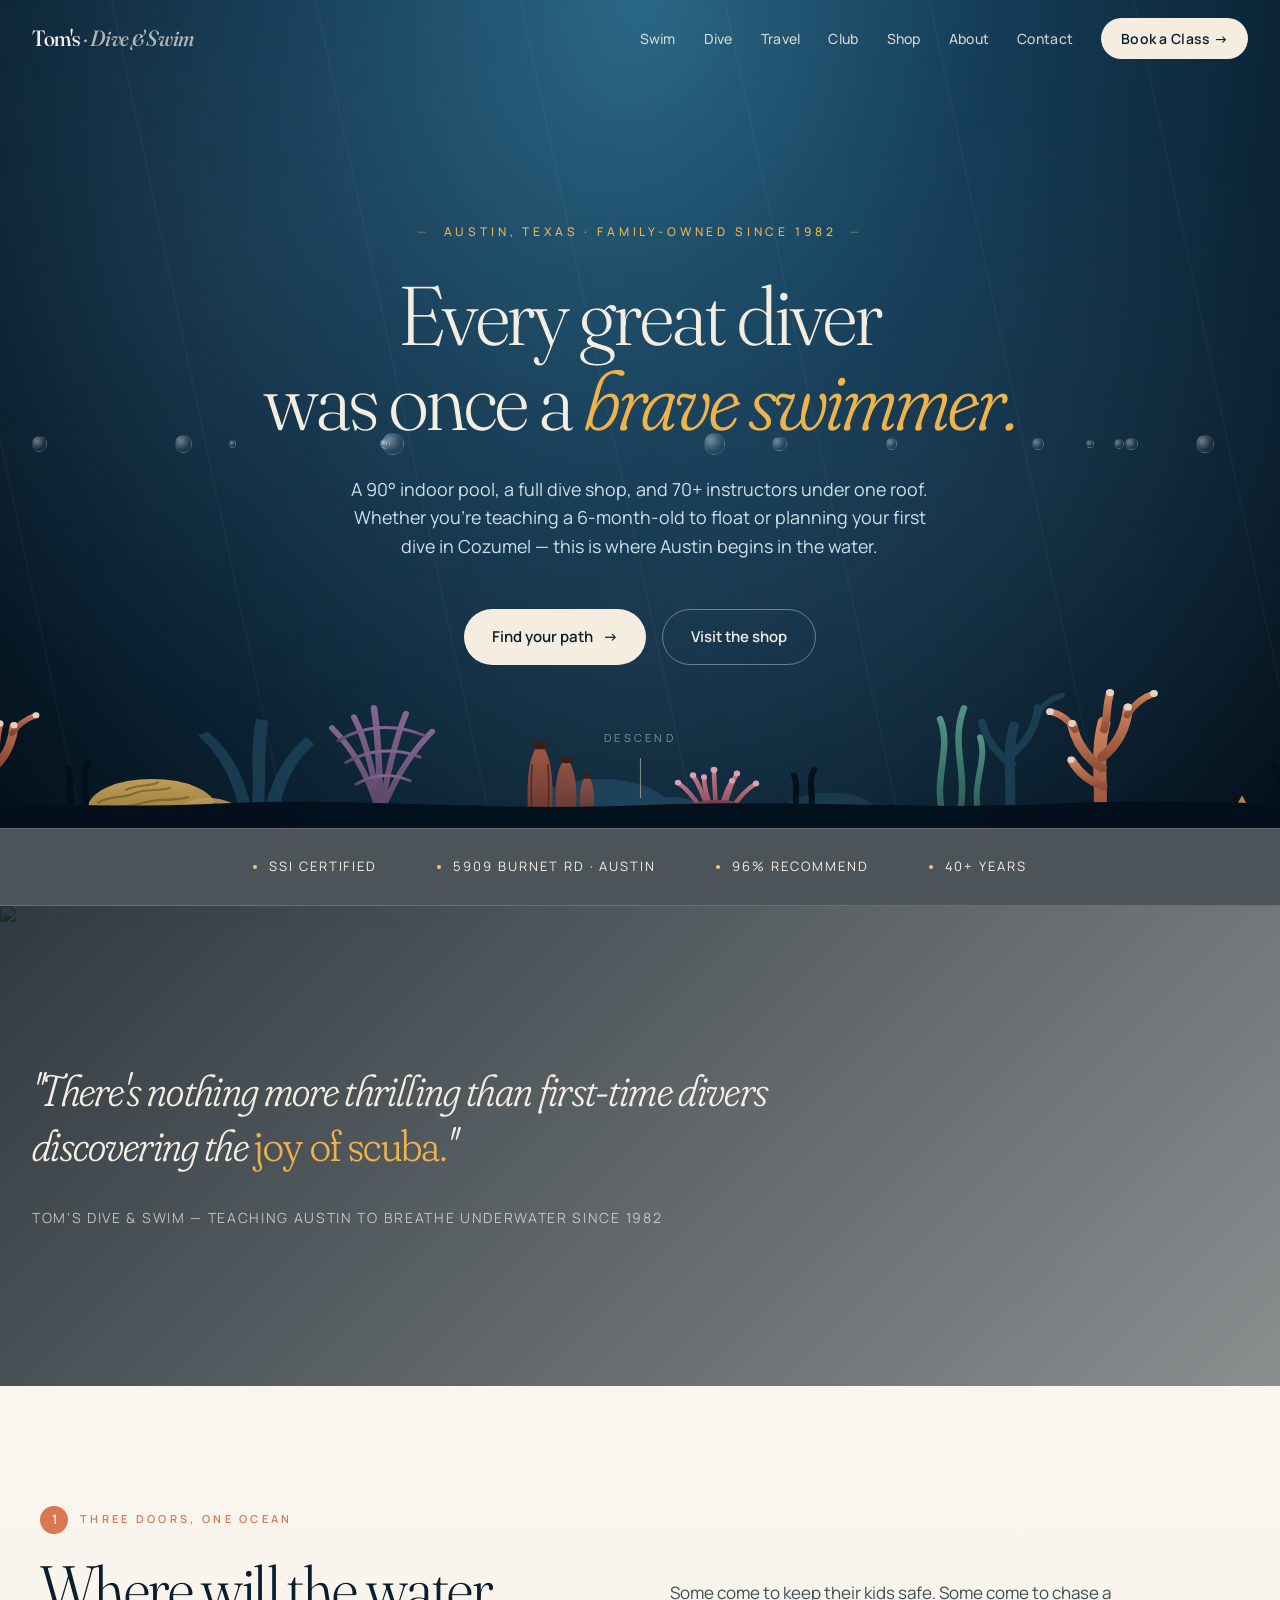
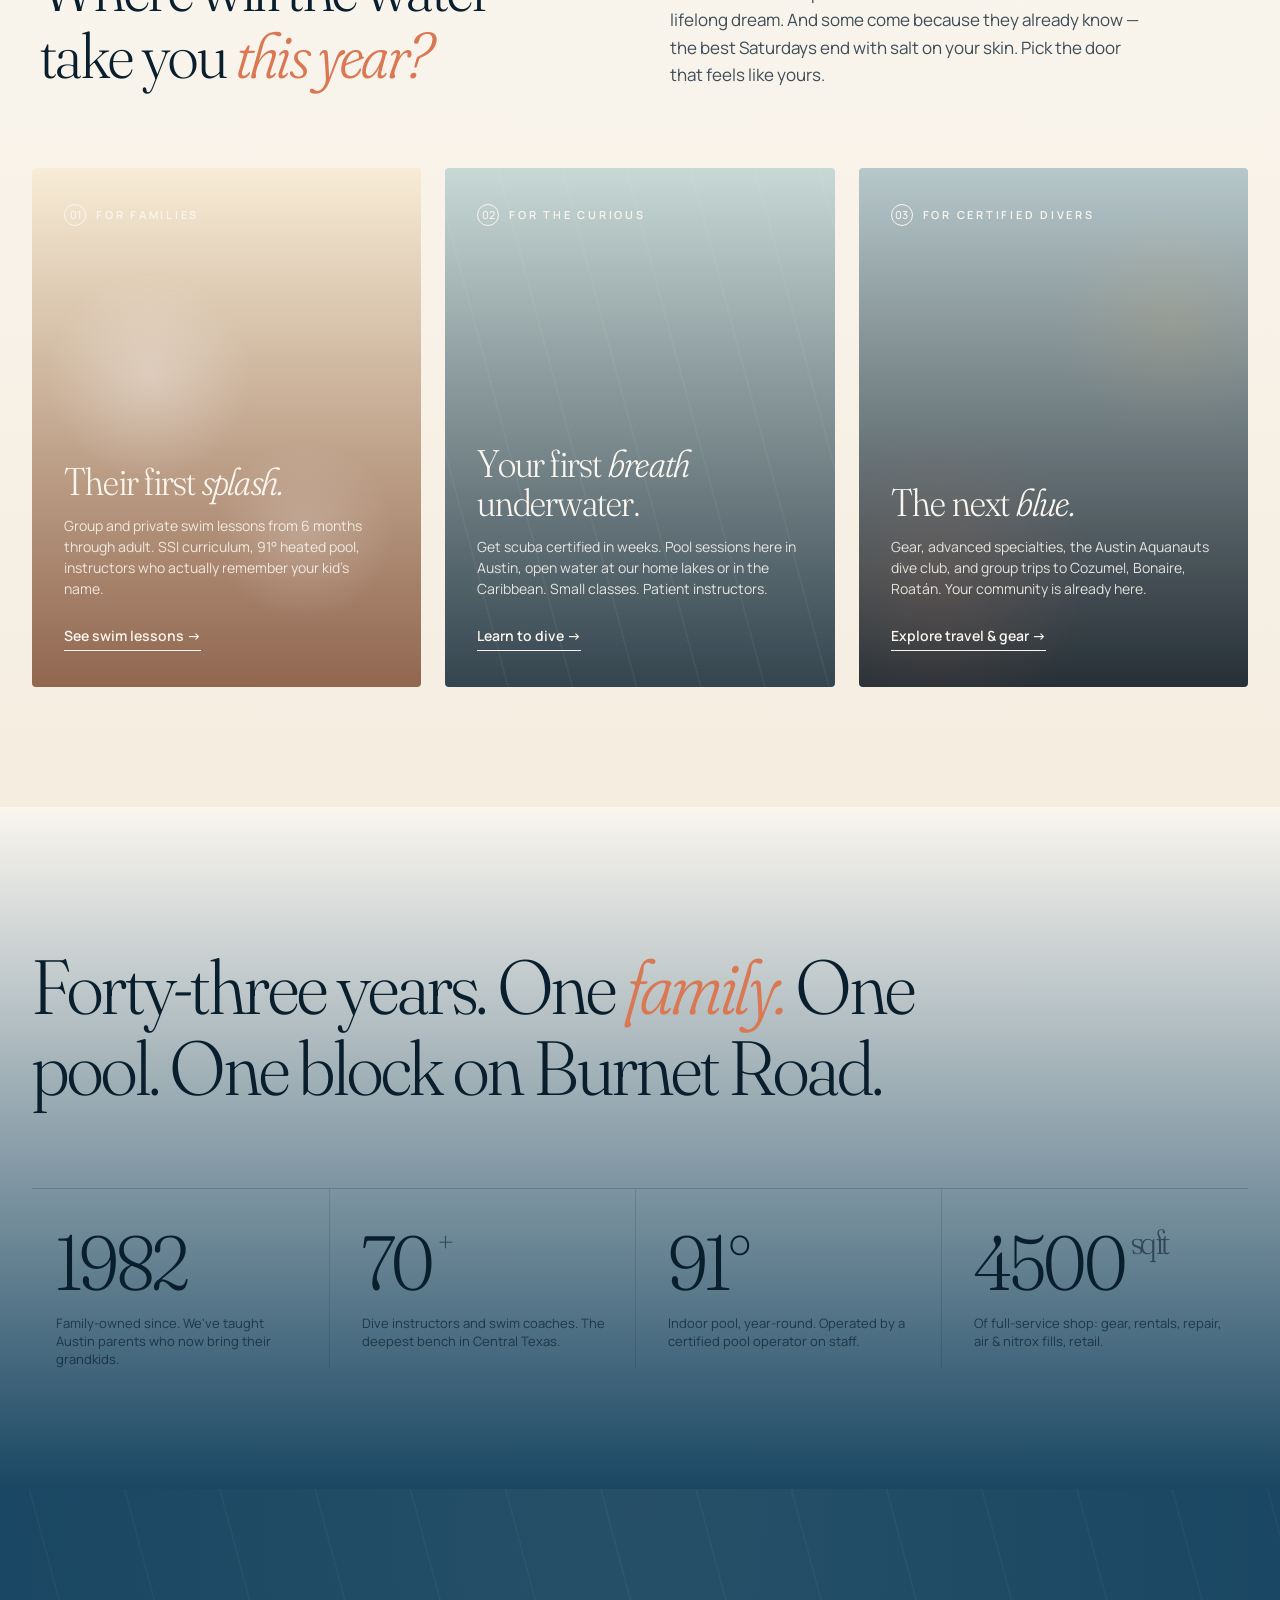
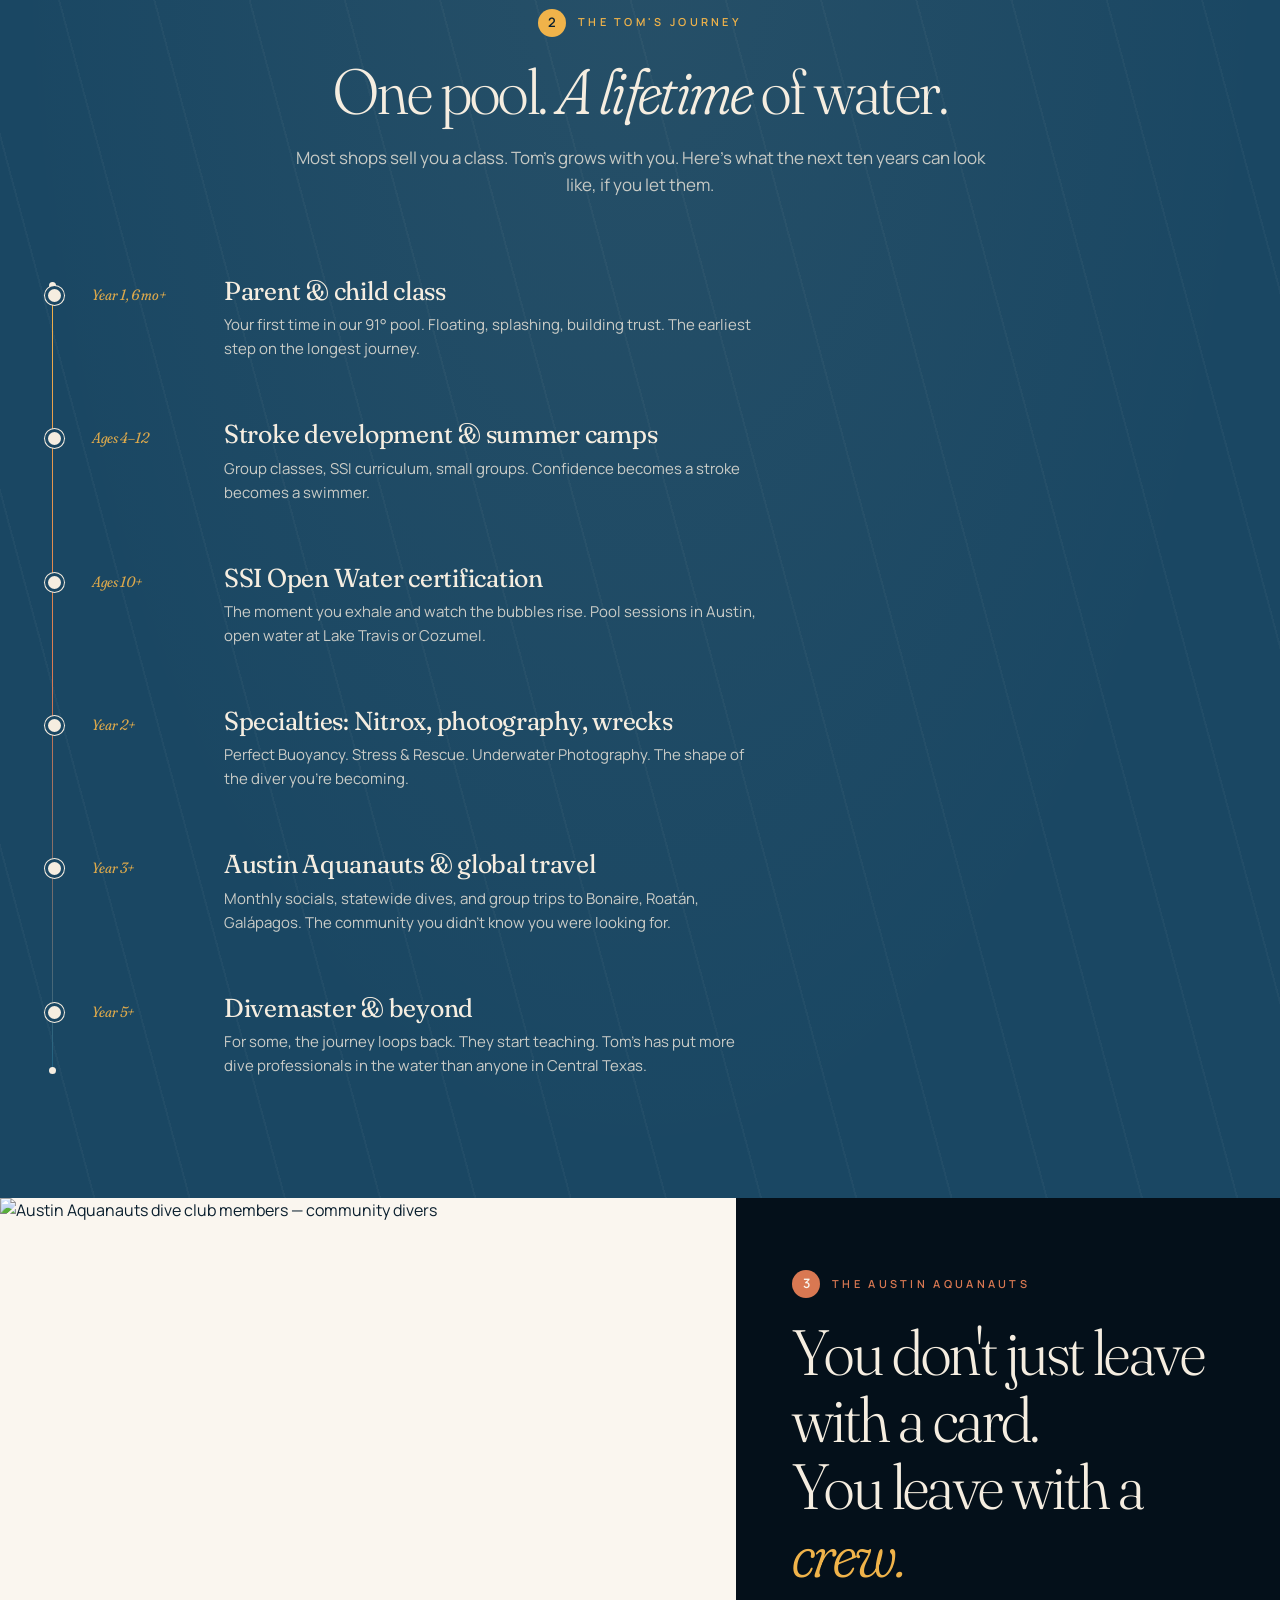
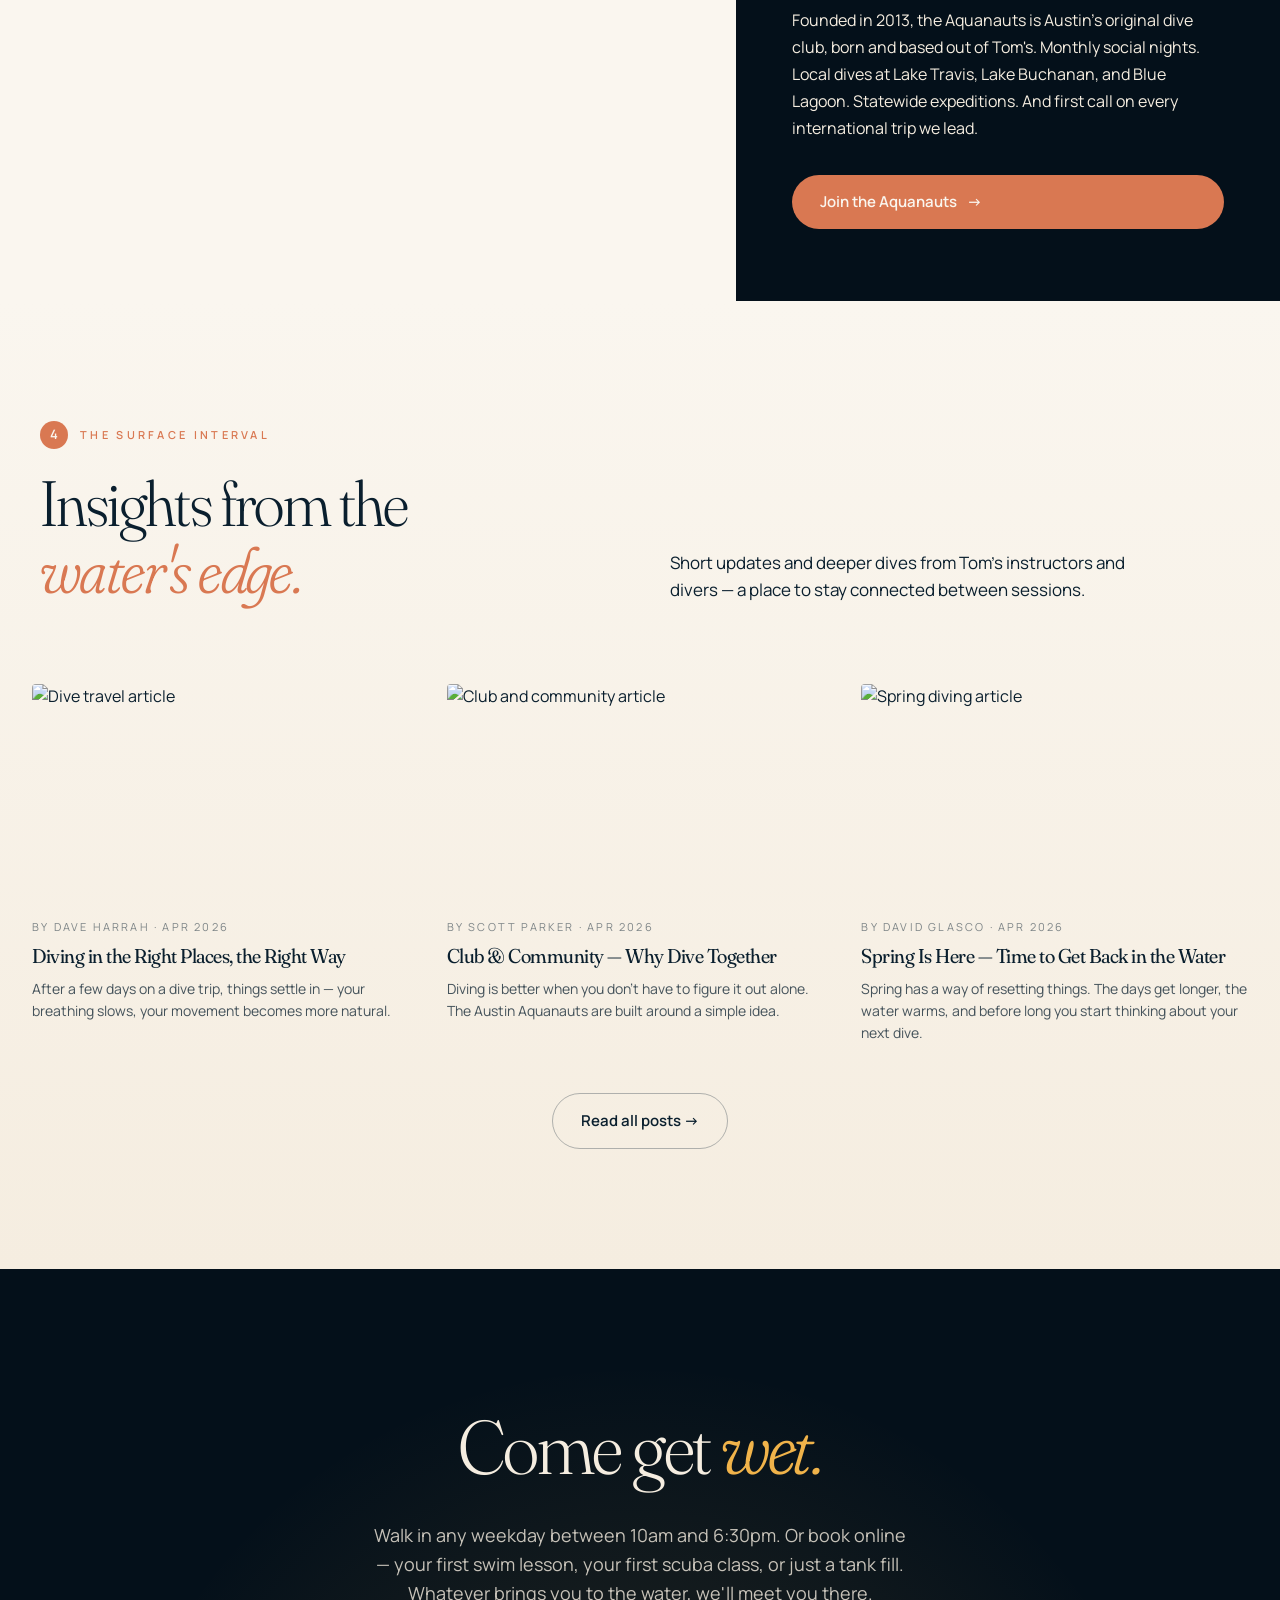
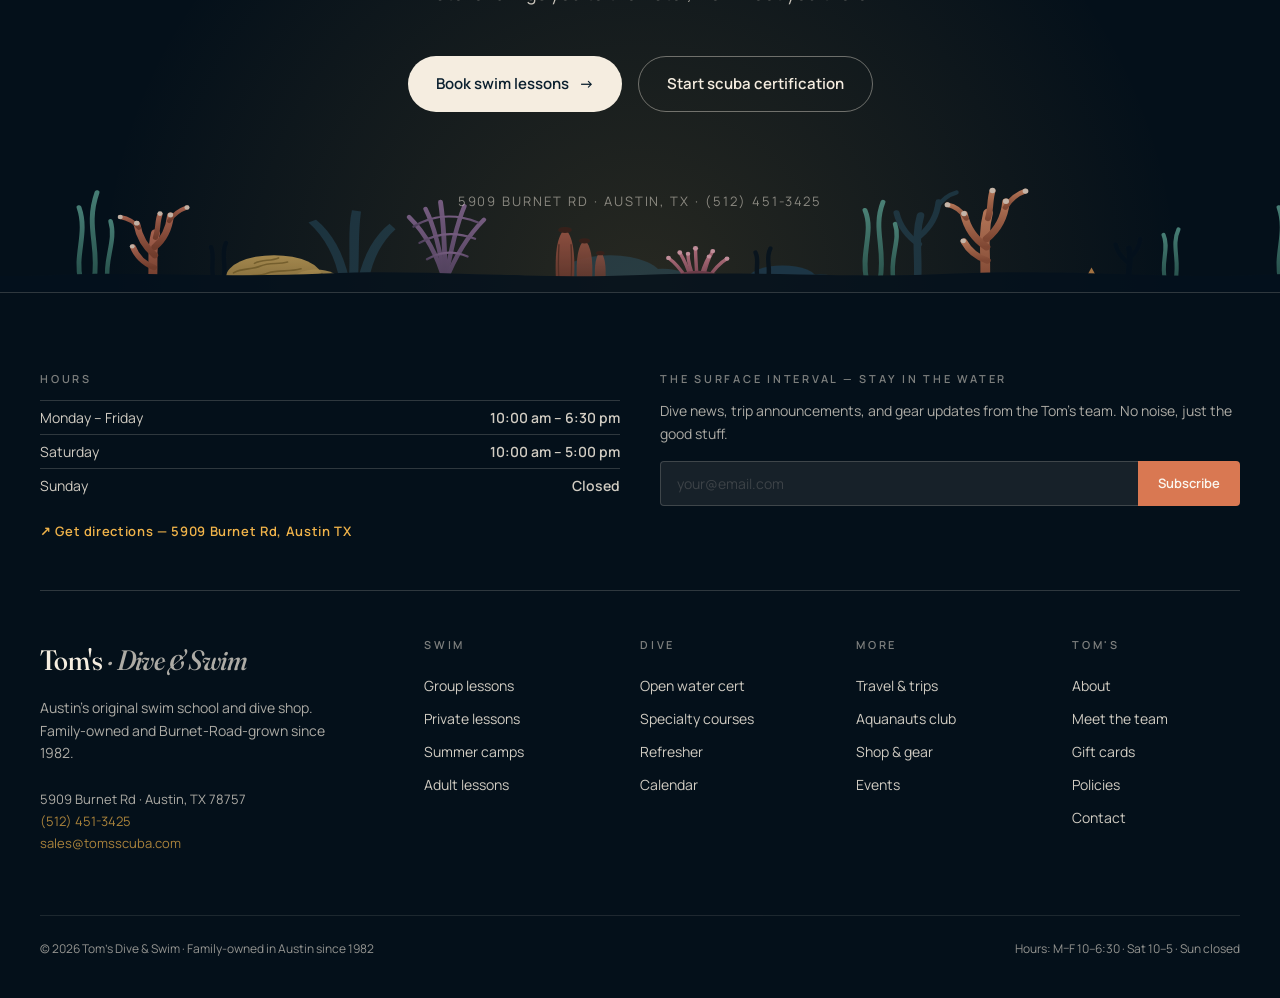
==== commit 57d2882f: "Remove hero photo backgrounds — restored clean gradient heroes" ====
--- a/index.html
+++ b/index.html
@@ -220,7 +220,6 @@
 
 <!-- HERO -->
 <section class="hero hero-deep with-bubbles">
-  <img class="hero-photo-bg" src="https://s3-us-west-2.amazonaws.com/imgds360live/storefront/3546055/Continuing_Education/Wreck_with_Diver.png" alt="Diver exploring an underwater wreck" loading="eager">
   <div class="hero-content">
     <div class="hero-eyebrow dash">Austin, Texas · Family-owned since 1982</div>
     <h1 class="hero-title">Every great diver<br>was once a <em>brave swimmer.</em></h1>
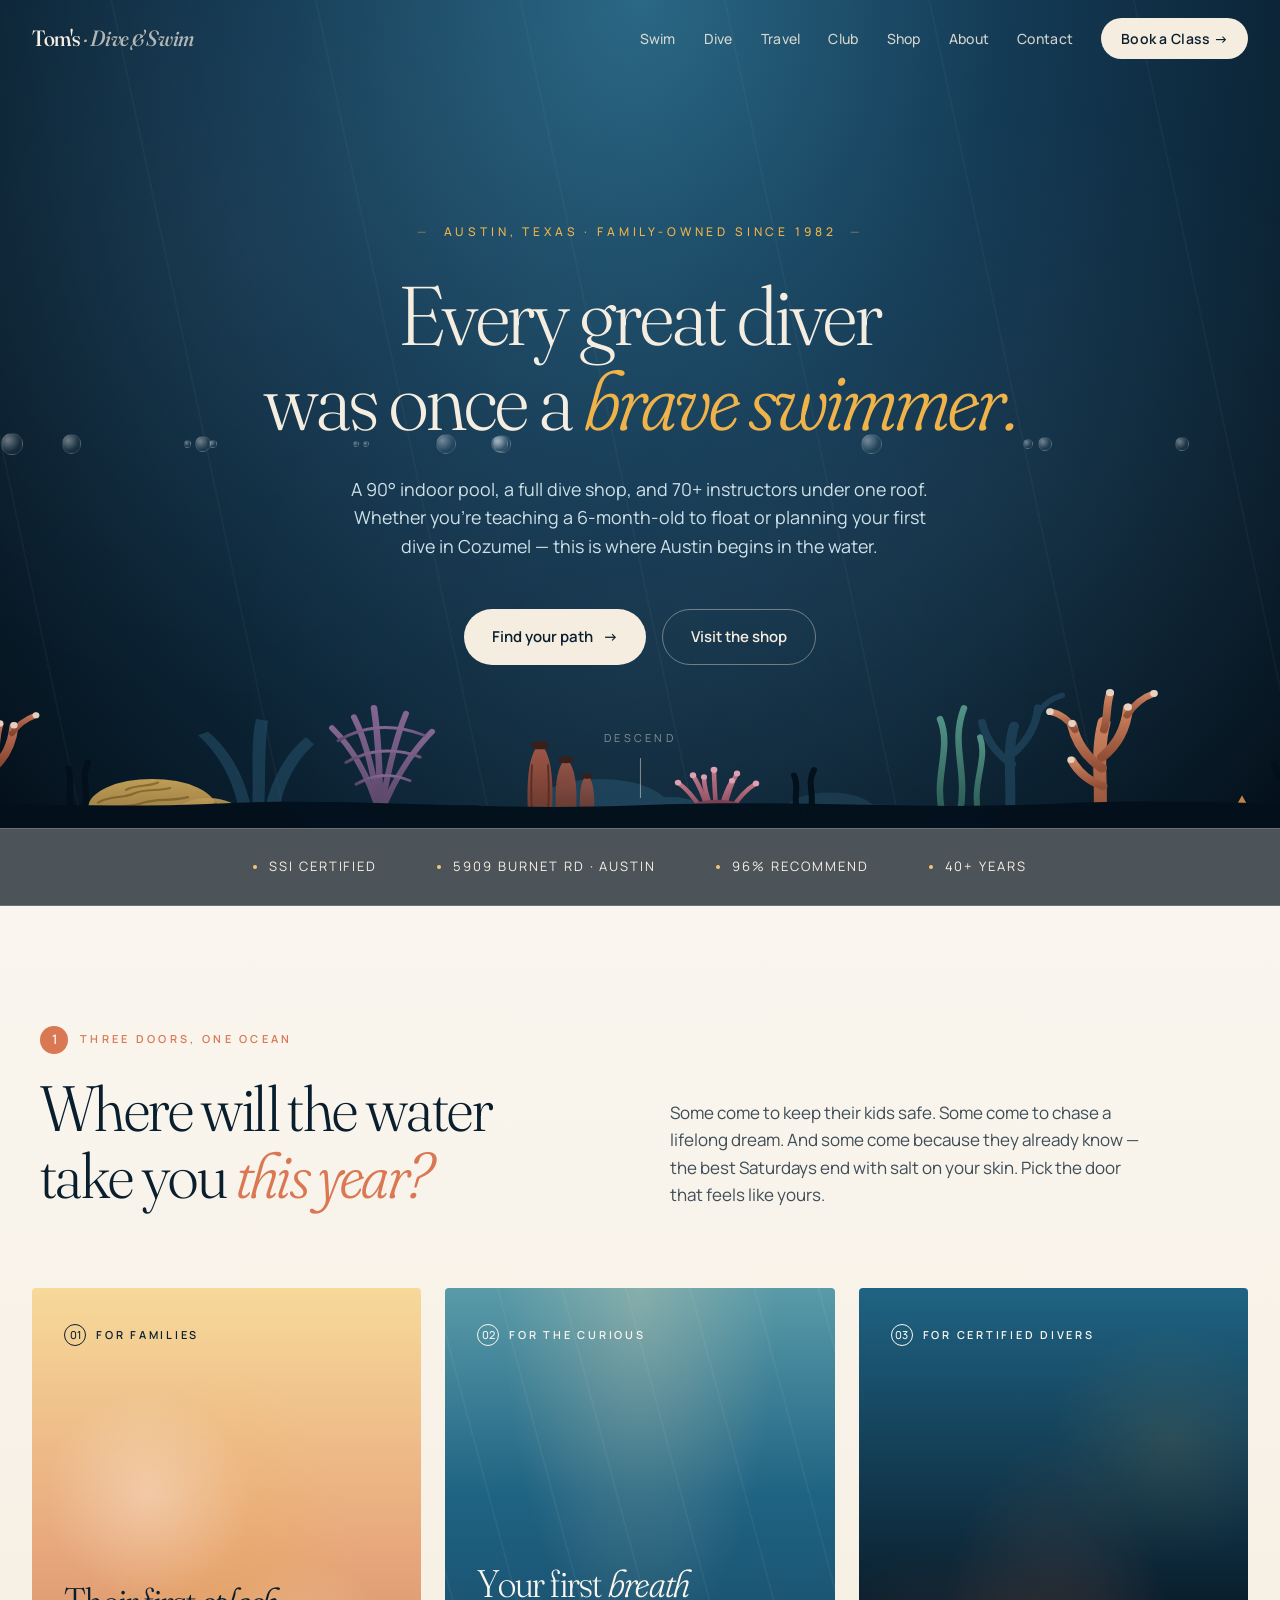
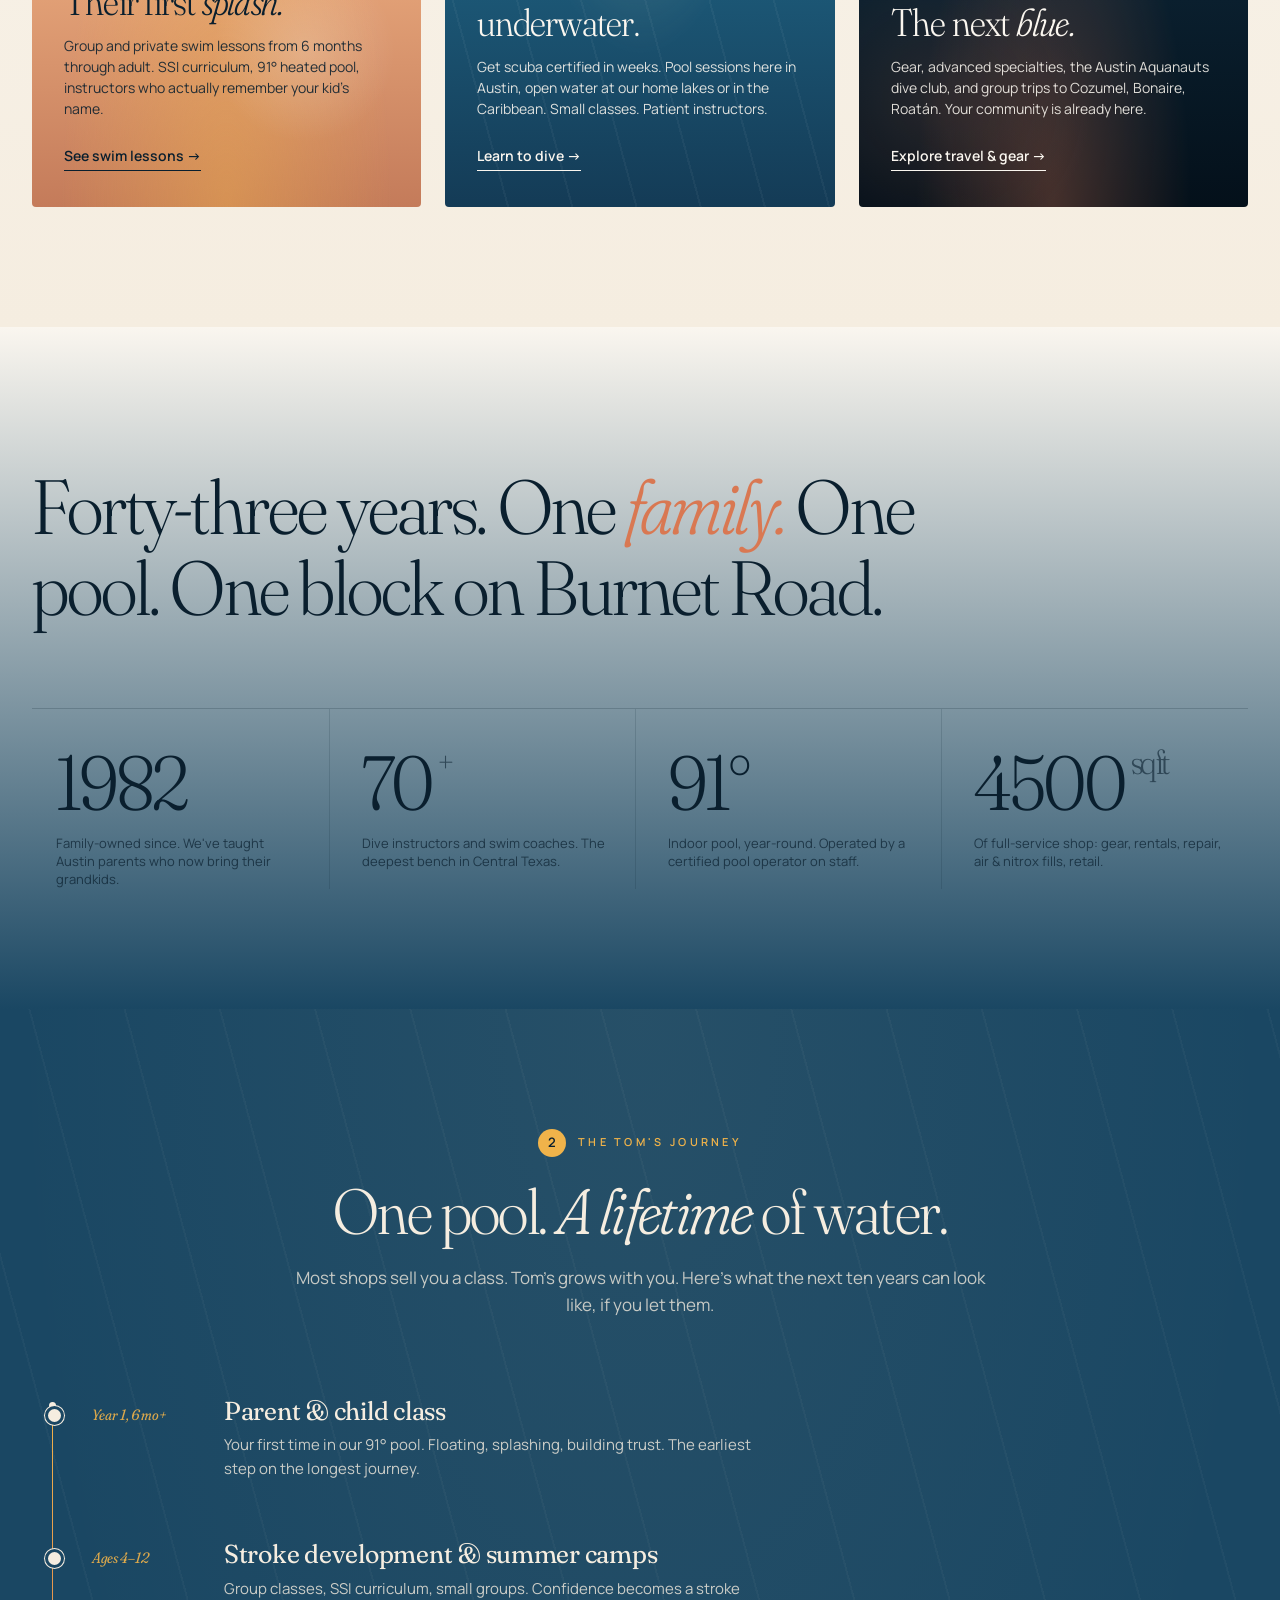
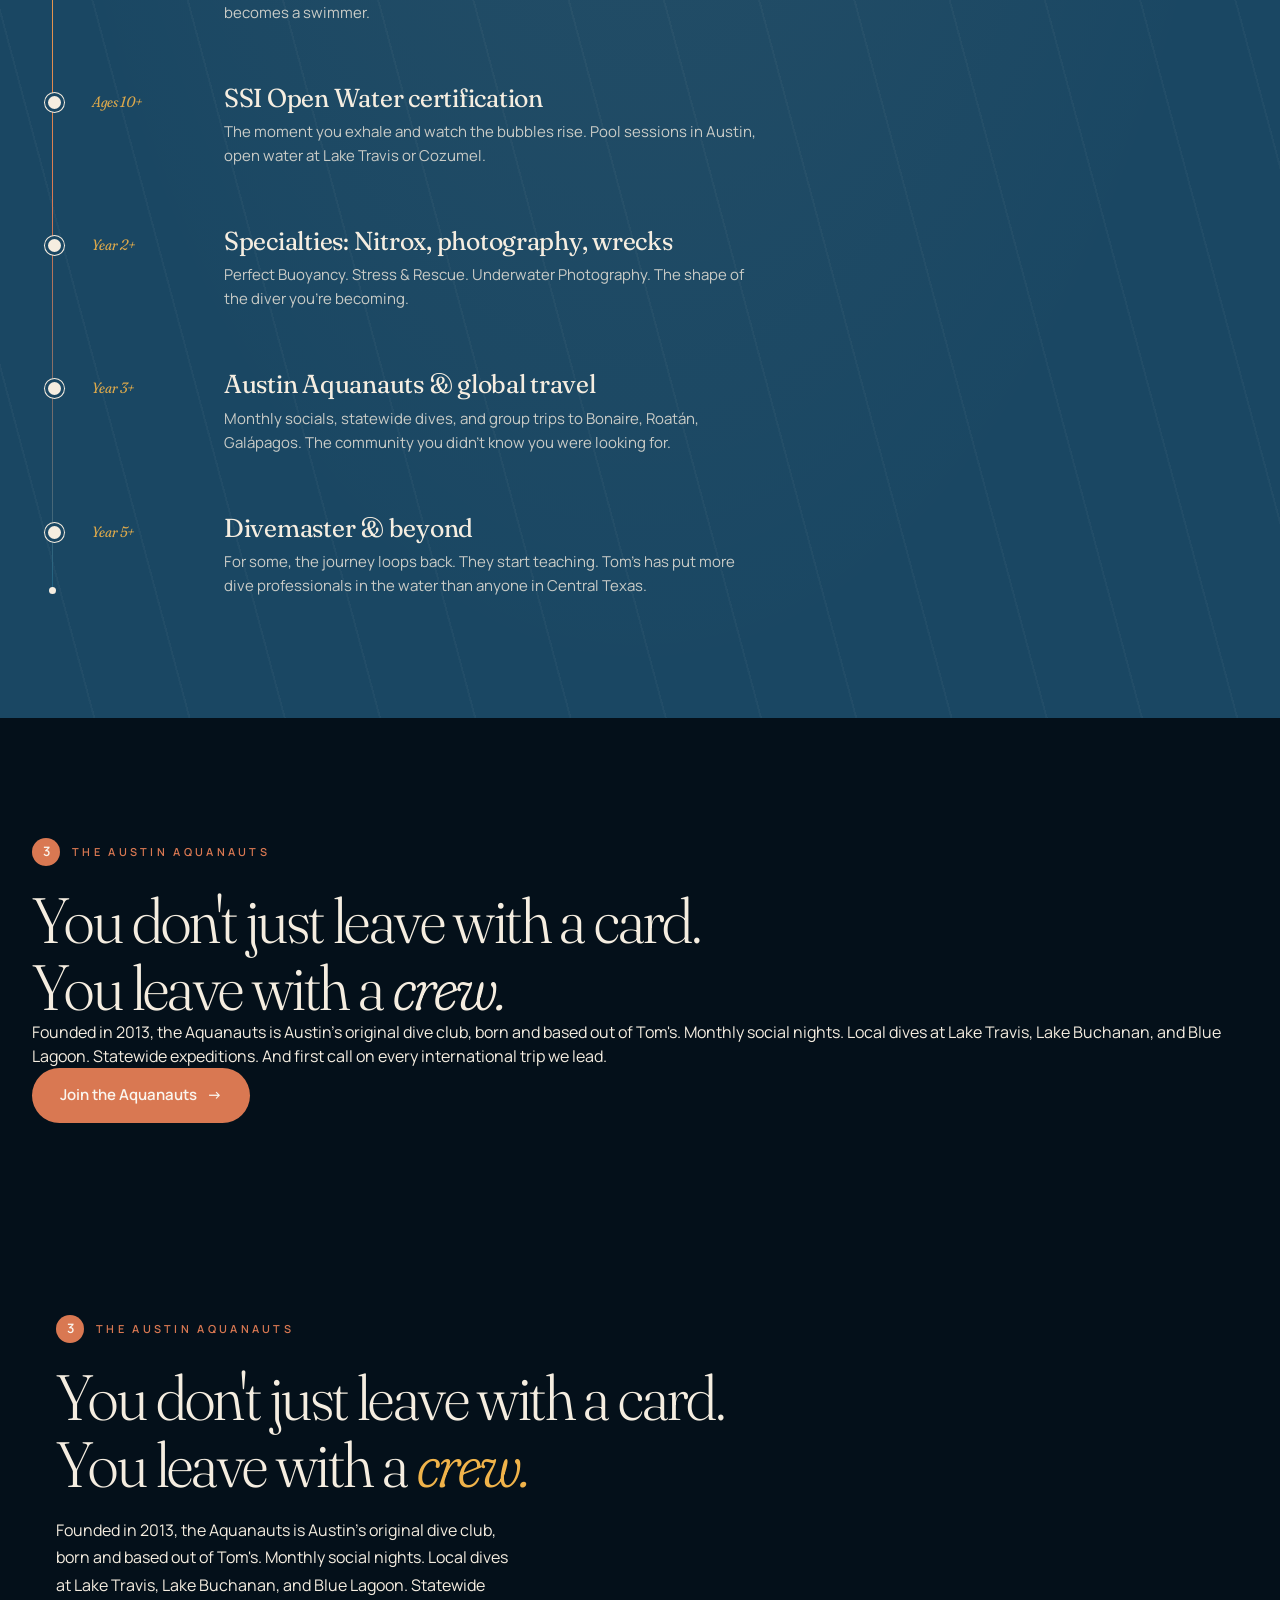
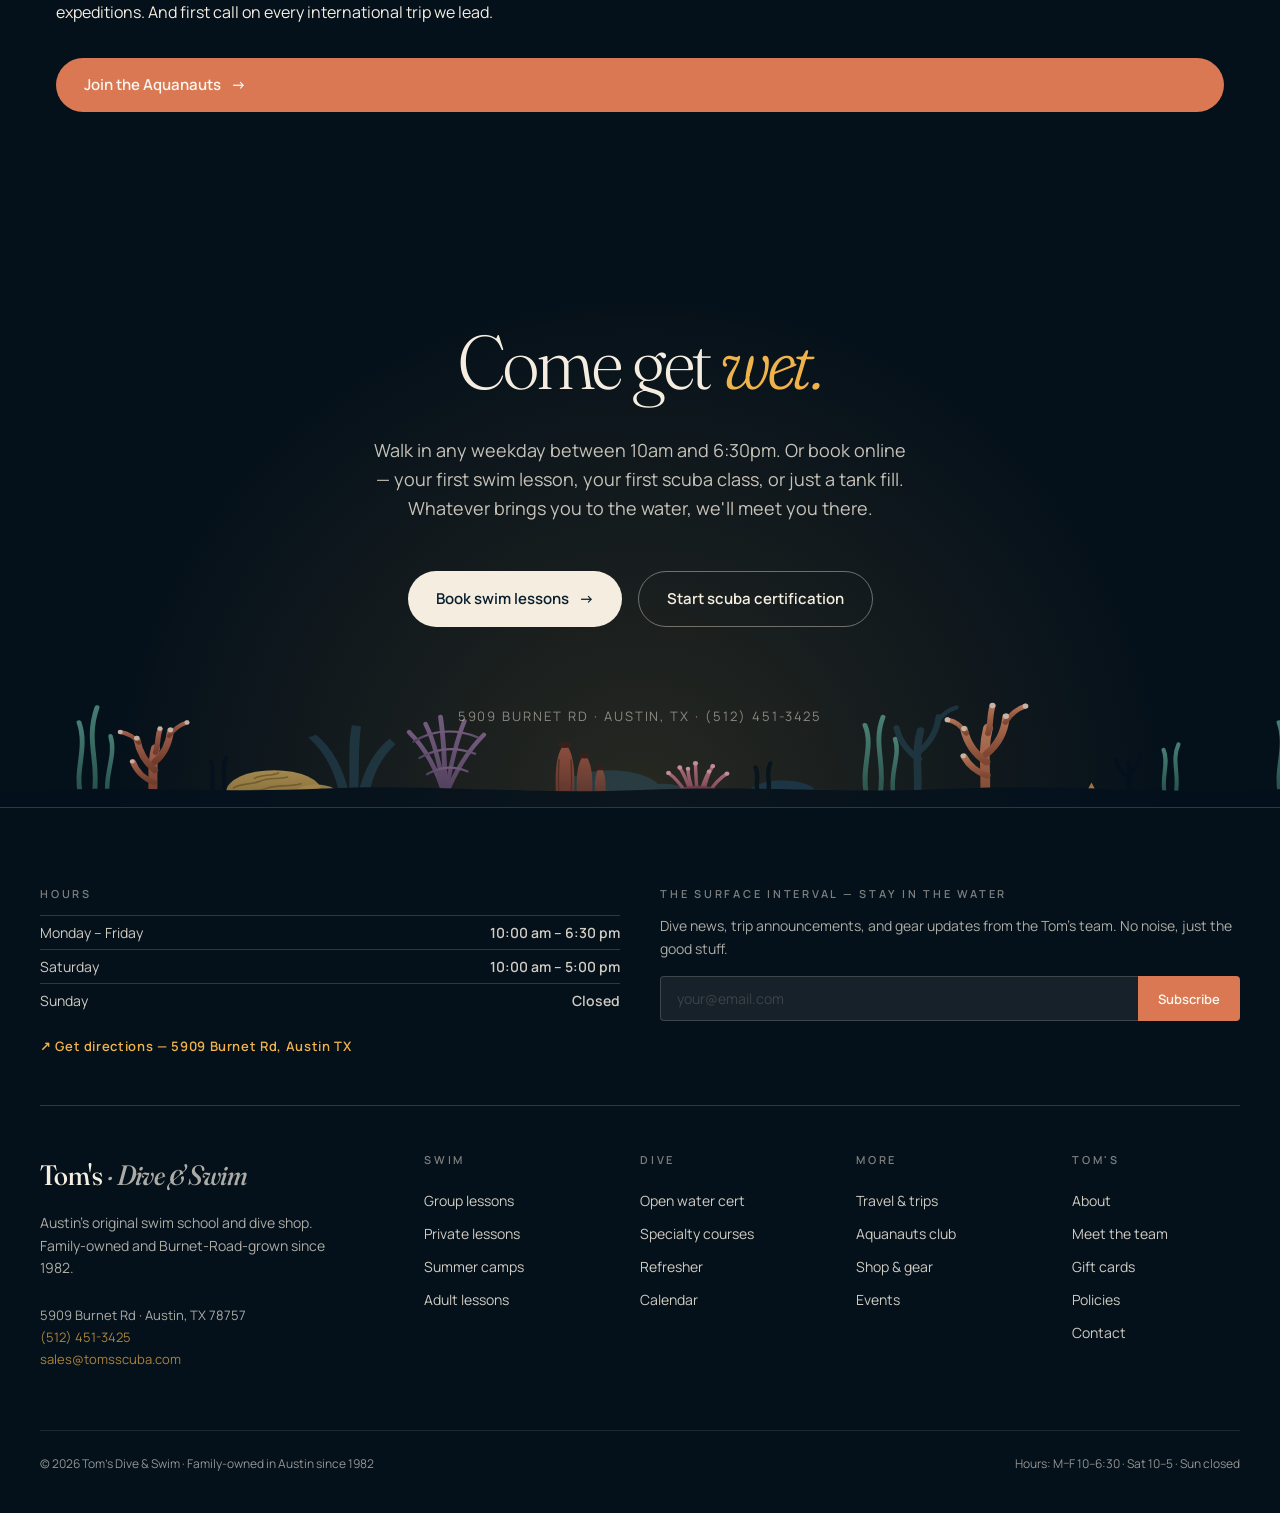
==== commit f331855f: "Remove all recently added photos: restored Three Doors to pure gradients, removed photo breaks, spli" ====
--- a/index.html
+++ b/index.html
@@ -240,17 +240,6 @@
   <span><span class="dot"></span>40+ years</span>
 </div>
 
-
-<!-- PHOTO BREAK: real diver moment -->
-<div class="photo-break">
-  <img class="photo-break-img" src="https://s3-us-west-2.amazonaws.com/imgds360live/storefront/3546055/20190820_145903331-scaled.jpg" alt="Open Water certification pool session at Tom's Dive &amp; Swim" loading="lazy">
-  <div class="photo-break-overlay"></div>
-  <div class="photo-break-content reveal">
-    <blockquote>"There's nothing more thrilling than first-time divers discovering the <em>joy of scuba.</em>"</blockquote>
-    <cite>Tom's Dive &amp; Swim — teaching Austin to breathe underwater since 1982</cite>
-  </div>
-</div>
-
 <!-- THREE PATHS -->
 <section class="section warm" id="paths">
   <div class="section-head">
@@ -385,11 +374,21 @@
 </section>
 
 
-<!-- COMMUNITY SPLIT with real photo -->
-<div class="split-section">
-  <div class="split-photo">
-    <img src="https://imgds360live.s3.amazonaws.com/storefront/3546055/3359739370_1778965756_3546055.jpg" alt="Austin Aquanauts dive club members — community divers" loading="lazy">
-  </div>
+<!-- COMMUNITY -->
+<section class="section deep">
+  <div class="container">
+    <div class="content-split">
+      <div>
+        <div class="eyebrow coral"><span class="num"><span>3</span></span> The Austin Aquanauts</div>
+        <h2 class="h2">You don't just leave with a card.<br>You leave with a <em>crew.</em></h2>
+      </div>
+      <div>
+        <p>Founded in 2013, the Aquanauts is Austin's original dive club, born and based out of Tom's. Monthly social nights. Local dives at Lake Travis, Lake Buchanan, and Blue Lagoon. Statewide expeditions. And first call on every international trip we lead.</p>
+        <a href="club.html" class="btn btn-coral">Join the Aquanauts <span class="arrow">→</span></a>
+      </div>
+    </div>
+  </div>
+</section>
   <div class="split-body">
     <div class="eyebrow coral reveal"><span class="num"><span>3</span></span> The Austin Aquanauts</div>
     <h2 class="h2 reveal reveal-delay-1">You don't just leave with a card.<br>You leave with a <em>crew.</em></h2>
@@ -399,47 +398,6 @@
 </div>
 
 
-<!-- BLOG PREVIEWS -->
-<section class="section warm">
-  <div class="container">
-    <div class="section-head">
-      <div>
-        <div class="eyebrow coral reveal"><span class="num"><span>4</span></span> The Surface Interval</div>
-        <h2 class="h2 reveal reveal-delay-1">Insights from the<br><em>water's edge.</em></h2>
-      </div>
-      <p class="reveal reveal-delay-2">Short updates and deeper dives from Tom's instructors and divers — a place to stay connected between sessions.</p>
-    </div>
-    <div class="article-grid">
-      <a href="https://tomsscuba.com/blog/the-surface-interval/travel-diving-in-the-right-places-the-right-way" class="article-card reveal reveal-delay-1">
-        <div class="article-card-img">
-          <img src="https://imgds360live.s3.amazonaws.com/storefront/3546055/7269140696_1778965895_3546055.jpg" alt="Dive travel article" loading="lazy">
-        </div>
-        <div class="article-meta">By Dave Harrah · Apr 2026</div>
-        <h3>Diving in the Right Places, the Right Way</h3>
-        <p>After a few days on a dive trip, things settle in — your breathing slows, your movement becomes more natural.</p>
-      </a>
-      <a href="https://tomsscuba.com/blog/the-surface-interval/club-community-why-dive-together" class="article-card reveal reveal-delay-2">
-        <div class="article-card-img">
-          <img src="https://imgds360live.s3.amazonaws.com/storefront/3546055/3359739370_1778965756_3546055.jpg" alt="Club and community article" loading="lazy">
-        </div>
-        <div class="article-meta">By Scott Parker · Apr 2026</div>
-        <h3>Club & Community — Why Dive Together</h3>
-        <p>Diving is better when you don't have to figure it out alone. The Austin Aquanauts are built around a simple idea.</p>
-      </a>
-      <a href="https://tomsscuba.com/blog/the-surface-interval/spring-is-here-time-to-get-back-in-the-water" class="article-card reveal reveal-delay-3">
-        <div class="article-card-img">
-          <img src="https://imgds360live.s3.amazonaws.com/storefront/3546055/7628515988_1778965539_3546055.jpg" alt="Spring diving article" loading="lazy">
-        </div>
-        <div class="article-meta">By David Glasco · Apr 2026</div>
-        <h3>Spring Is Here — Time to Get Back in the Water</h3>
-        <p>Spring has a way of resetting things. The days get longer, the water warms, and before long you start thinking about your next dive.</p>
-      </a>
-    </div>
-    <p class="text-center mt-5">
-      <a href="https://tomsscuba.com/blog/the-surface-interval" class="btn btn-ghost-dark">Read all posts →</a>
-    </p>
-  </div>
-</section>
 
 <!-- FINAL CTA -->
 <section class="final-cta">
--- a/assets/css/styles.css
+++ b/assets/css/styles.css
@@ -415,8 +415,8 @@
 
 .path-1 .path-bg {
   background:
-    linear-gradient(180deg, rgba(247,217,154,0.25) 0%, rgba(110,55,28,0.74) 100%),
-    url('https://s3-us-west-2.amazonaws.com/imgds360live/storefront/3546055/swim.jpg') center / cover;
+    radial-gradient(ellipse at 50% 100%, rgba(240, 179, 74, 0.4) 0%, transparent 60%),
+    linear-gradient(180deg, #f7d99a 0%, #e8a87c 50%, #c47b5a 100%);
 }
 .path-1 .path-bg::before {
   content: ''; position: absolute; inset: 0;
@@ -426,8 +426,8 @@
 }
 .path-2 .path-bg {
   background:
-    linear-gradient(180deg, rgba(90,155,168,0.30) 0%, rgba(10,31,46,0.82) 100%),
-    url('https://s3-us-west-2.amazonaws.com/imgds360live/storefront/3546055/learn.jpg') center / cover;
+    radial-gradient(ellipse at 50% 0%, rgba(240,220,180,0.3) 0%, transparent 50%),
+    linear-gradient(180deg, #5a9ba8 0%, #1f6383 40%, #143b56 100%);
 }
 .path-2 .path-bg::before {
   content: ''; position: absolute; inset: 0;
@@ -435,8 +435,8 @@
 }
 .path-3 .path-bg {
   background:
-    linear-gradient(180deg, rgba(31,99,131,0.30) 0%, rgba(4,16,26,0.86) 100%),
-    url('https://s3-us-west-2.amazonaws.com/imgds360live/storefront/3546055/travel.jpg') center / cover;
+    radial-gradient(ellipse at 50% 100%, rgba(217, 120, 82, 0.3) 0%, transparent 50%),
+    linear-gradient(180deg, #1f6383 0%, #0a1f2e 60%, #04101a 100%);
 }
 .path-3 .path-bg::before {
   content: ''; position: absolute; inset: 0;
@@ -452,7 +452,7 @@
   color: var(--paper);
   z-index: 2;
 }
-.path-1 .path-content { color: var(--paper); }
+.path-1 .path-content { color: var(--ink); }
 .path-tag {
   font-size: 11px; letter-spacing: 0.25em; text-transform: uppercase;
   font-weight: 600;
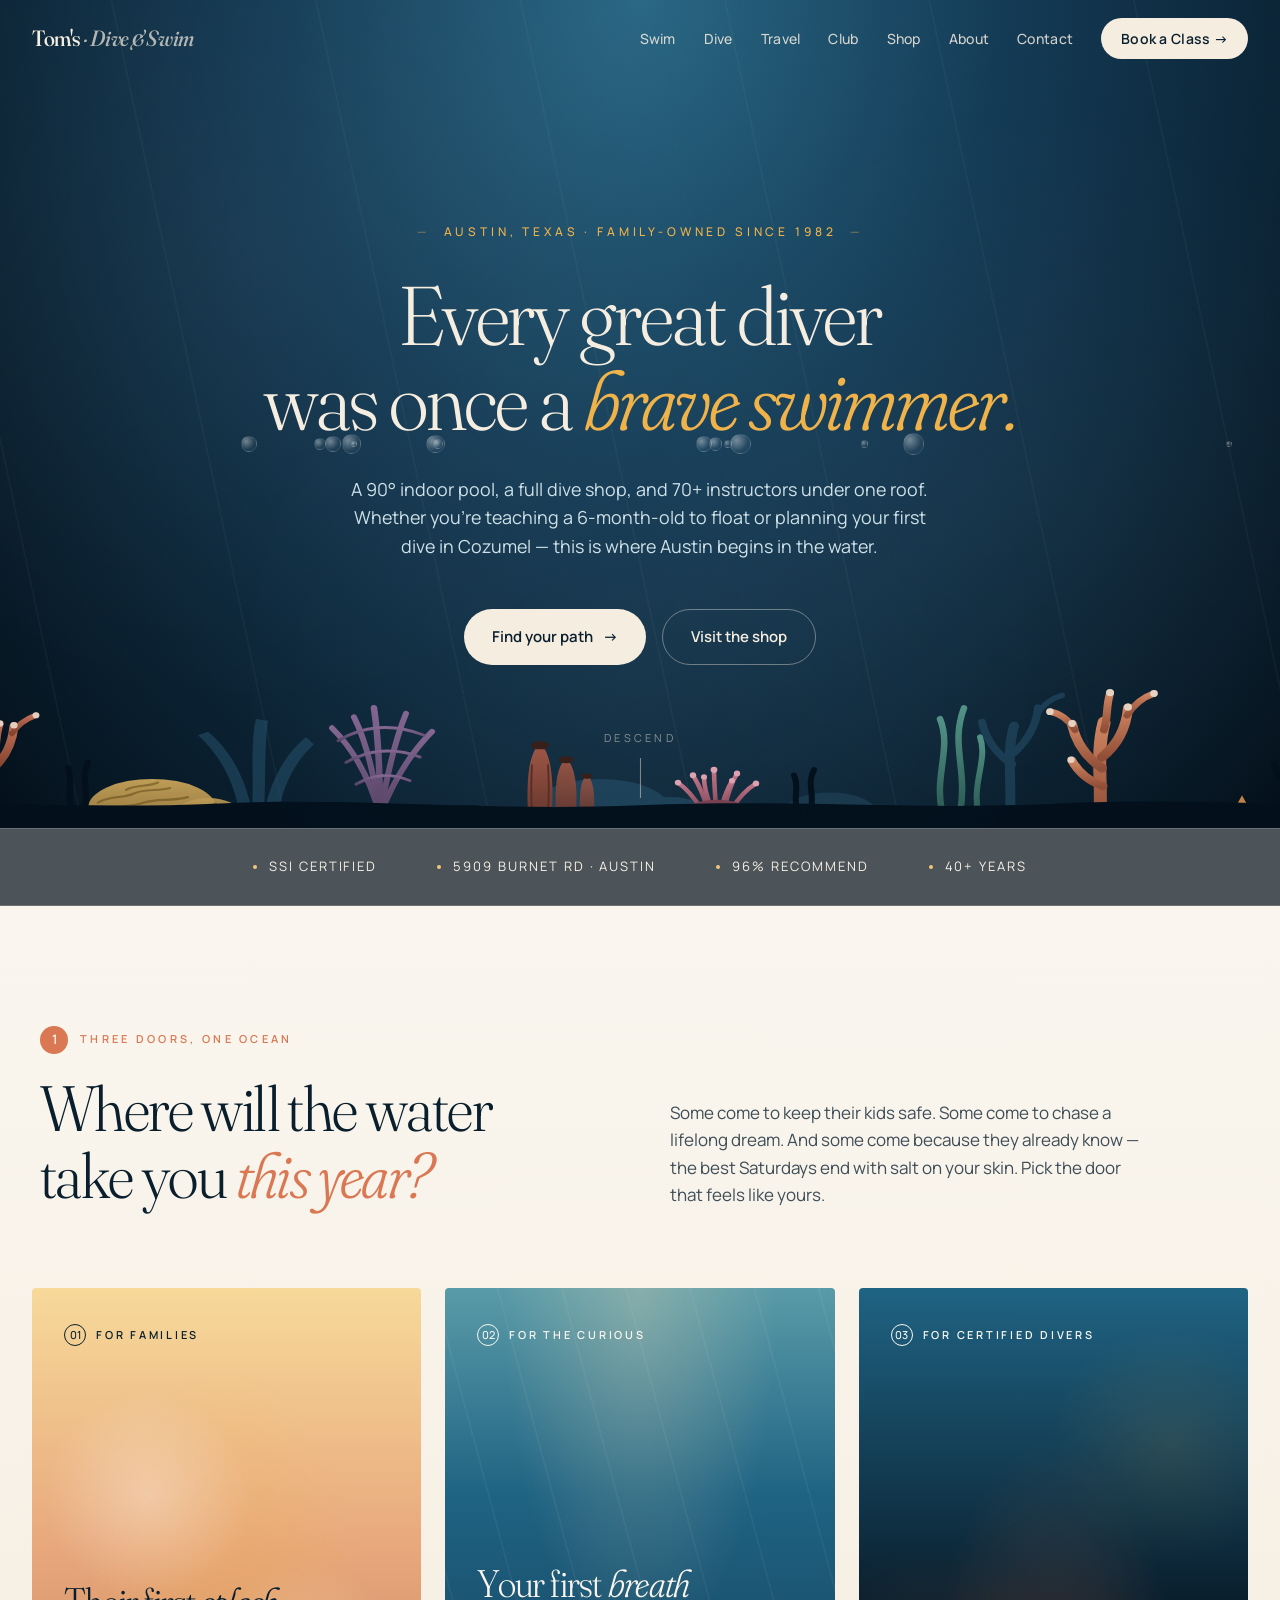
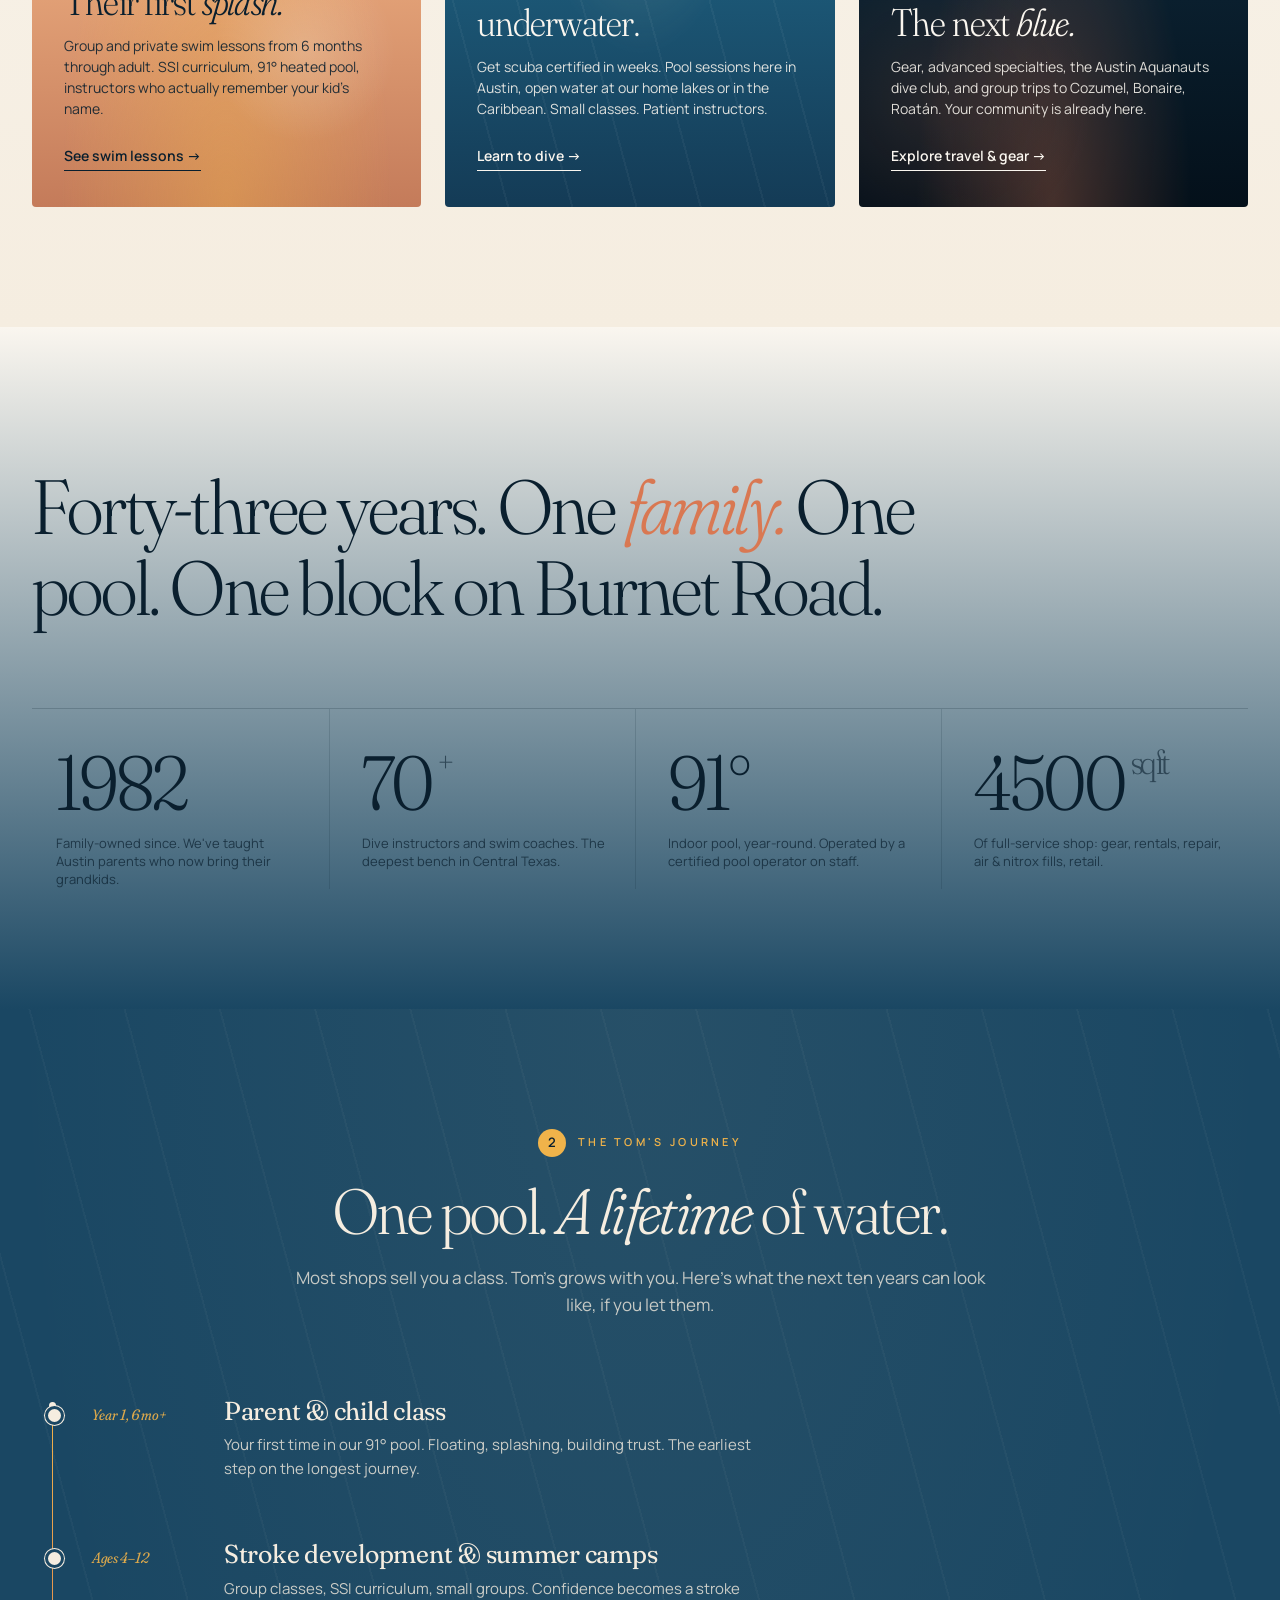
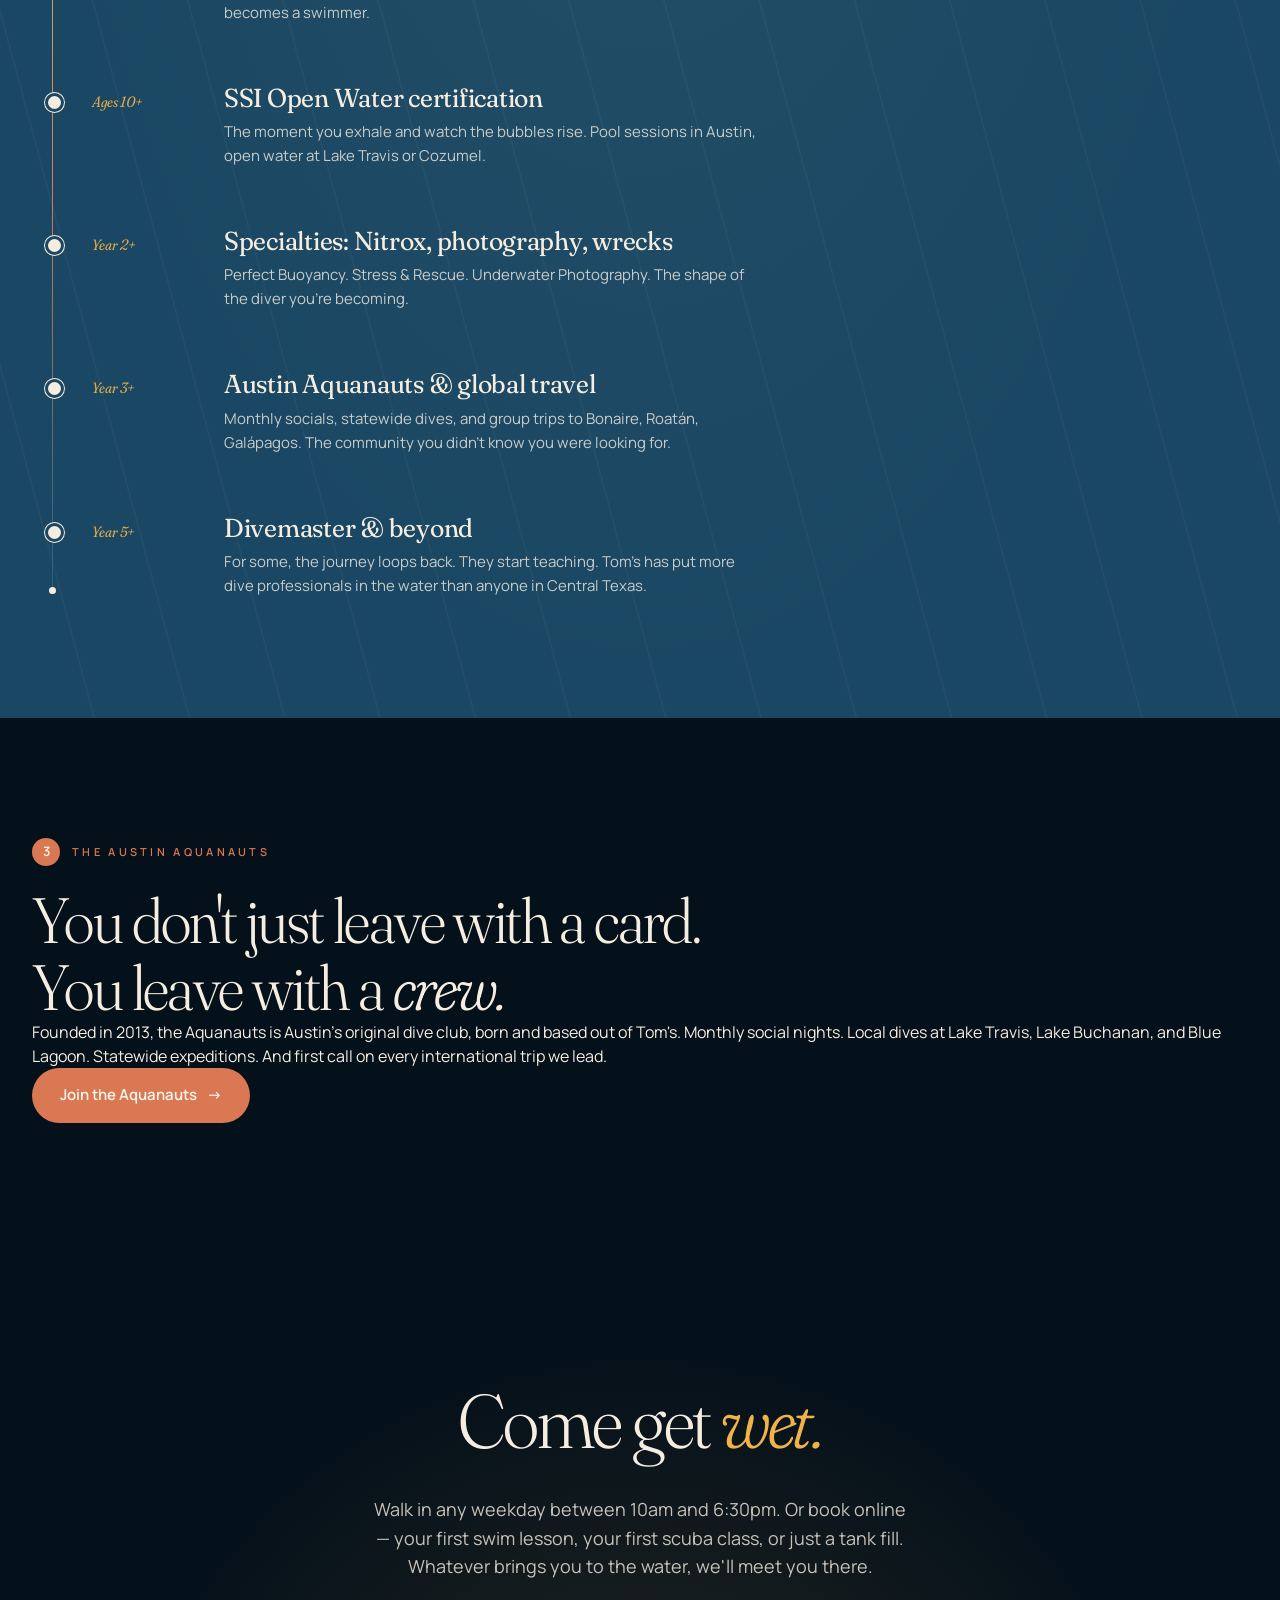
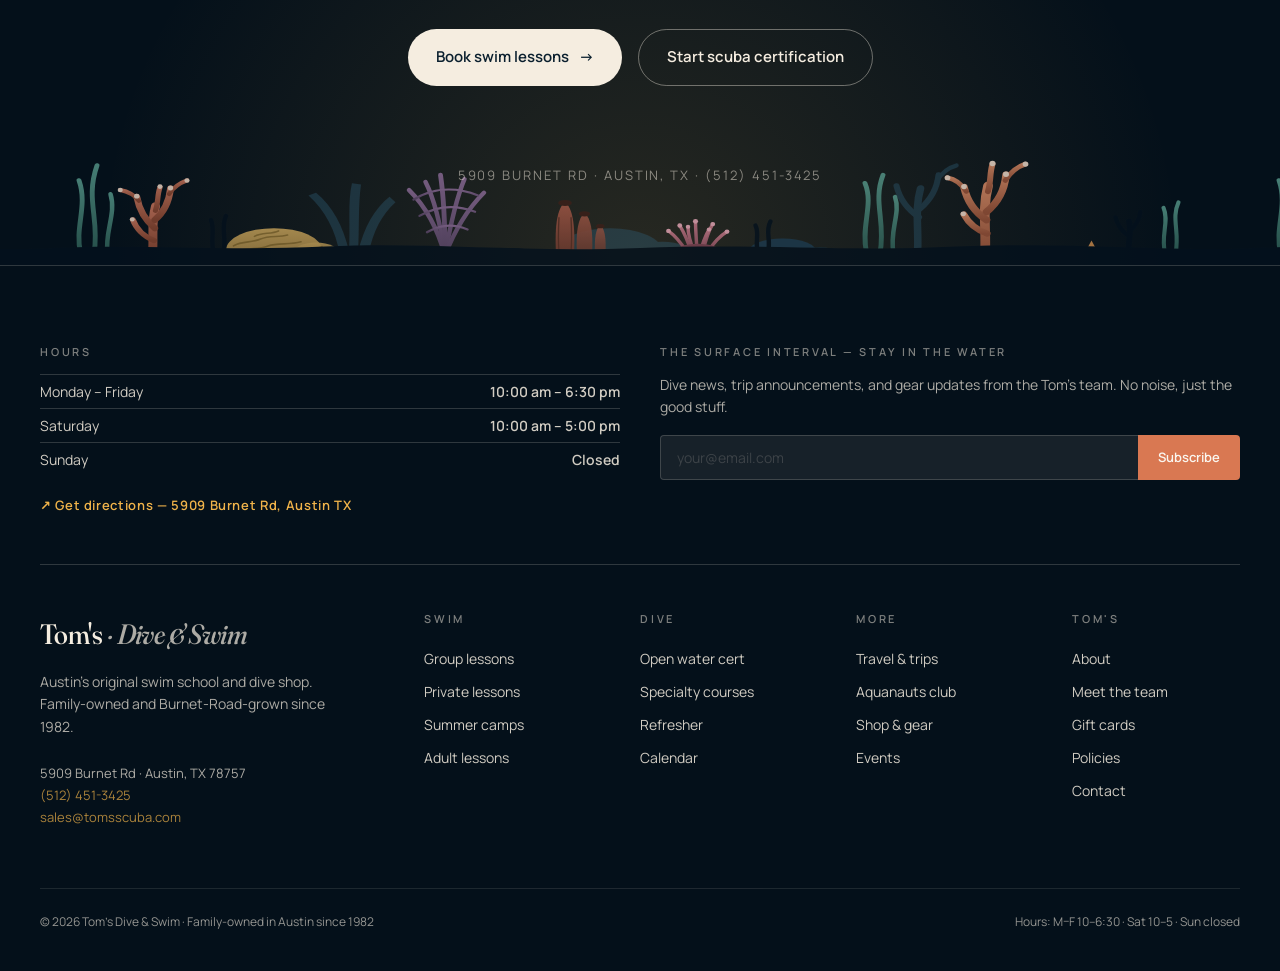
==== commit 77c0895a: "World-class design & SEO/AEO pass: keyword-first title tags + specific meta descriptions sitewide; F" ====
--- a/index.html
+++ b/index.html
@@ -3,13 +3,13 @@
 <head>
 <meta charset="UTF-8" />
 <meta name="viewport" content="width=device-width, initial-scale=1.0" />
-<title>Tom's Dive & Swim — Austin's Water People Since 1982</title>
-<meta name="description" content="Austin's family-owned swim school and dive shop since 1982. Swim lessons from 6 months to adult, SSI scuba certification, dive trips, and the Austin Aquanauts dive club.">
+<title>Austin Swim Lessons & Scuba Certification | Tom's Dive & Swim</title>
+<meta name="description" content="Family-owned swim school & SSI dive shop in Austin since 1982. Group swim lessons from $36, scuba certification from $619, dive travel & the Aquanauts club. 5909 Burnet Rd.">
 <link rel="canonical" href="https://tomsscuba.com/">
 <meta property="og:type" content="website">
 <meta property="og:site_name" content="Tom's Dive &amp; Swim">
-<meta property="og:title" content="Tom's Dive & Swim — Austin's Water People Since 1982">
-<meta property="og:description" content="Austin's family-owned swim school and dive shop since 1982. Swim lessons from 6 months to adult, SSI scuba certification, dive trips, and the Austin Aquanauts dive club.">
+<meta property="og:title" content="Austin Swim Lessons & Scuba Certification | Tom's Dive & Swim">
+<meta property="og:description" content="Family-owned swim school & SSI dive shop in Austin since 1982. Group swim lessons from $36, scuba certification from $619, dive travel & the Aquanauts club. 5909 Burnet Rd.">
 <meta property="og:url" content="https://tomsscuba.com/">
 <meta property="og:locale" content="en_US">
 <meta name="twitter:card" content="summary_large_image">
@@ -195,6 +195,7 @@
 <!-- End Google Tag Manager -->
 </head>
 <body>
+<a href="#main-content" class="skip-link">Skip to main content</a>
 <!-- Google Tag Manager (noscript) -->
 <noscript><iframe src="https://www.googletagmanager.com/ns.html?id=GTM-N28V49VS"
 height="0" width="0" style="display:none;visibility:hidden"></iframe></noscript>
@@ -218,6 +219,7 @@
   </div>
 </nav>
 
+<main id="main-content">
 <!-- HERO -->
 <section class="hero hero-deep with-bubbles">
   <div class="hero-content">
@@ -389,13 +391,6 @@
     </div>
   </div>
 </section>
-  <div class="split-body">
-    <div class="eyebrow coral reveal"><span class="num"><span>3</span></span> The Austin Aquanauts</div>
-    <h2 class="h2 reveal reveal-delay-1">You don't just leave with a card.<br>You leave with a <em>crew.</em></h2>
-    <p class="reveal reveal-delay-2">Founded in 2013, the Aquanauts is Austin's original dive club, born and based out of Tom's. Monthly social nights. Local dives at Lake Travis, Lake Buchanan, and Blue Lagoon. Statewide expeditions. And first call on every international trip we lead.</p>
-    <a href="club.html" class="btn btn-coral reveal reveal-delay-3">Join the Aquanauts <span class="arrow">→</span></a>
-  </div>
-</div>
 
 
 
@@ -412,6 +407,7 @@
   </div>
 </section>
 
+</main>
 <!-- FOOTER -->
 <footer>
   <!-- Enhanced footer: hours, directions, newsletter -->
@@ -483,5 +479,19 @@
 </footer>
 
 <script src="assets/js/main.js"></script>
+
+<script type="application/ld+json">
+{
+ "@context": "https://schema.org",
+ "@type": "WebSite",
+ "@id": "https://tomsscuba.com/#website",
+ "url": "https://tomsscuba.com/",
+ "name": "Tom's Dive & Swim",
+ "description": "Austin's family-owned swim school and SSI dive shop since 1982.",
+ "publisher": {
+  "@id": "https://tomsscuba.com/#business"
+ }
+}
+</script>
 </body>
 </html>
--- a/assets/css/styles.css
+++ b/assets/css/styles.css
@@ -1,3 +1,12 @@
+.skip-link {
+  position: absolute; top: -40px; left: 16px; z-index: 999;
+  background: var(--coral); color: var(--paper);
+  padding: 8px 16px; border-radius: 0 0 4px 4px;
+  font-weight: 600; font-size: 14px; text-decoration: none;
+  transition: top 0.2s;
+}
+.skip-link:focus { top: 0; }
+
 /* ============================================================
    TOM'S DIVE & SWIM — DESIGN SYSTEM
    Editorial-cinematic ocean. Family-owned in Austin since 1982.
@@ -761,26 +770,9 @@
 .swimmer-kid svg { display: block; animation: fishBob ease-in-out infinite; }
 
 /* ============ PHOTOS ============ */
-.course-card .card-photo {
-  width: calc(100% + 64px); max-width: none;
-  margin: -32px -32px 22px;
-  aspect-ratio: 16/9; object-fit: cover;
-  border-radius: 4px 4px 0 0; display: block;
-}
 .trip-photo {
   position: absolute; inset: 0; width: 100%; height: 100%;
   object-fit: cover;
-}
-.photo-figure {
-  max-width: 920px; margin: 56px auto 0;
-}
-.photo-figure img {
-  width: 100%; display: block; border-radius: 4px;
-  box-shadow: 0 24px 70px rgba(10,31,46,0.18);
-}
-.photo-figure figcaption {
-  font-size: 13px; opacity: 0.6; padding-top: 14px; text-align: center;
-  letter-spacing: 0.05em;
 }
 
 /* ============ SCROLL REVEAL ============ */
@@ -797,100 +789,9 @@
   .reveal { opacity: 1; transform: none; transition: none; }
 }
 
-/* ============ PHOTO BREAK ============ */
-.photo-break {
-  position: relative; min-height: 480px;
-  display: flex; align-items: center;
-  overflow: hidden; color: var(--sand);
-  padding: 100px 32px;
-}
-.photo-break-img {
-  position: absolute; inset: 0; width: 100%; height: 100%;
-  object-fit: cover; z-index: 0;
-}
-.photo-break-overlay {
-  position: absolute; inset: 0; z-index: 1;
-  background: linear-gradient(135deg, rgba(4,16,26,0.82) 0%, rgba(4,16,26,0.45) 100%);
-}
-.photo-break-content {
-  position: relative; z-index: 2; max-width: 760px;
-}
-.photo-break-content blockquote {
-  font-family: 'Fraunces', serif; font-weight: 300;
-  font-style: italic; font-size: clamp(26px, 3.5vw, 44px);
-  font-variation-settings: "opsz" 144, "SOFT" 100;
-  line-height: 1.25; letter-spacing: -0.015em;
-  margin-bottom: 32px;
-}
-.photo-break-content blockquote em { color: var(--sun); font-style: normal; }
-.photo-break-content cite {
-  font-style: normal; font-size: 14px;
-  letter-spacing: 0.12em; text-transform: uppercase;
-  opacity: 0.7;
-}
-
-/* ============ ASYMMETRIC SPLIT ============ */
-.split-section {
-  display: grid; grid-template-columns: 1.15fr 0.85fr; gap: 0;
-  min-height: 560px; overflow: hidden;
-}
-.split-section.reverse { grid-template-columns: 0.85fr 1.15fr; }
-@media (max-width: 860px) {
-  .split-section, .split-section.reverse { grid-template-columns: 1fr; }
-}
-.split-photo {
-  position: relative; overflow: hidden;
-  min-height: 380px;
-}
-.split-photo img {
-  position: absolute; inset: 0; width: 100%; height: 100%;
-  object-fit: cover;
-  transition: transform 0.8s cubic-bezier(0.16,1,0.3,1);
-}
-.split-section:hover .split-photo img { transform: scale(1.04); }
-.split-body {
-  display: flex; flex-direction: column; justify-content: center;
-  padding: 72px 56px;
-  background: var(--abyss); color: var(--sand);
-}
-.split-body.warm { background: var(--sand); color: var(--ink); }
-@media (max-width: 860px) { .split-body { padding: 48px 32px; } }
-.split-body h2 em { color: var(--sun); }
-.split-body.warm h2 em { color: var(--coral); }
-.split-body p { font-size: 16px; opacity: 0.82; line-height: 1.7; margin: 20px 0 32px; max-width: 460px; }
-
-/* ============ BLOG / ARTICLE CARDS ============ */
-.article-grid { display: grid; grid-template-columns: repeat(3, 1fr); gap: 28px; }
-@media (max-width: 968px) { .article-grid { grid-template-columns: 1fr; gap: 20px; } }
-.article-card { text-decoration: none; color: inherit; display: block; }
-.article-card-img {
-  aspect-ratio: 16/9; overflow: hidden; border-radius: 4px; margin-bottom: 18px;
-}
-.article-card-img img {
-  width: 100%; height: 100%; object-fit: cover;
-  transition: transform 0.5s cubic-bezier(0.16,1,0.3,1);
-  display: block;
-}
-.article-card:hover .article-card-img img { transform: scale(1.06); }
-.article-card .article-meta {
-  font-size: 11px; letter-spacing: 0.2em; text-transform: uppercase;
-  opacity: 0.5; margin-bottom: 8px;
-}
-.article-card h3 {
-  font-family: 'Fraunces', serif; font-weight: 400;
-  font-variation-settings: "opsz" 80, "SOFT" 50;
-  font-size: 20px; margin-bottom: 10px; line-height: 1.2;
-}
-.article-card p { font-size: 14px; opacity: 0.75; line-height: 1.6; }
-
-/* ============ HERO PHOTO LAYER ============ */
-.hero-photo-bg {
-  position: absolute; inset: 0; z-index: -1;
-  width: 100%; height: 100%; object-fit: cover;
-  opacity: 0;
-  transition: opacity 1.2s ease;
-}
-.hero-photo-bg.loaded { opacity: 1; }
+
+
+
 
 /* ============ ENHANCED FOOTER ============ */
 .footer-hours-map {
@@ -965,28 +866,3 @@
   body { padding-bottom: 72px; }
 }
 
-/* ============ INSTRUCTOR CARDS ============ */
-.instructor-grid { display: grid; grid-template-columns: repeat(3, 1fr); gap: 28px; }
-@media (max-width: 768px) { .instructor-grid { grid-template-columns: 1fr; gap: 20px; } }
-.instructor-card {
-  background: rgba(245,237,224,0.04); border: 1px solid var(--line);
-  border-radius: 4px; overflow: hidden;
-}
-.instructor-card-photo {
-  aspect-ratio: 4/3; overflow: hidden;
-}
-.instructor-card-photo img {
-  width: 100%; height: 100%; object-fit: cover; display: block;
-  transition: transform 0.5s cubic-bezier(0.16,1,0.3,1);
-}
-.instructor-card:hover .instructor-card-photo img { transform: scale(1.06); }
-.instructor-card-body { padding: 22px; }
-.instructor-card-body .role {
-  font-size: 10px; letter-spacing: 0.25em; text-transform: uppercase;
-  color: var(--sun); font-weight: 600; margin-bottom: 6px;
-}
-.instructor-card-body h3 {
-  font-size: 20px; font-weight: 400; margin-bottom: 6px;
-  font-variation-settings: "opsz" 60, "SOFT" 50;
-}
-.instructor-card-body p { font-size: 13px; opacity: 0.75; line-height: 1.6; }
